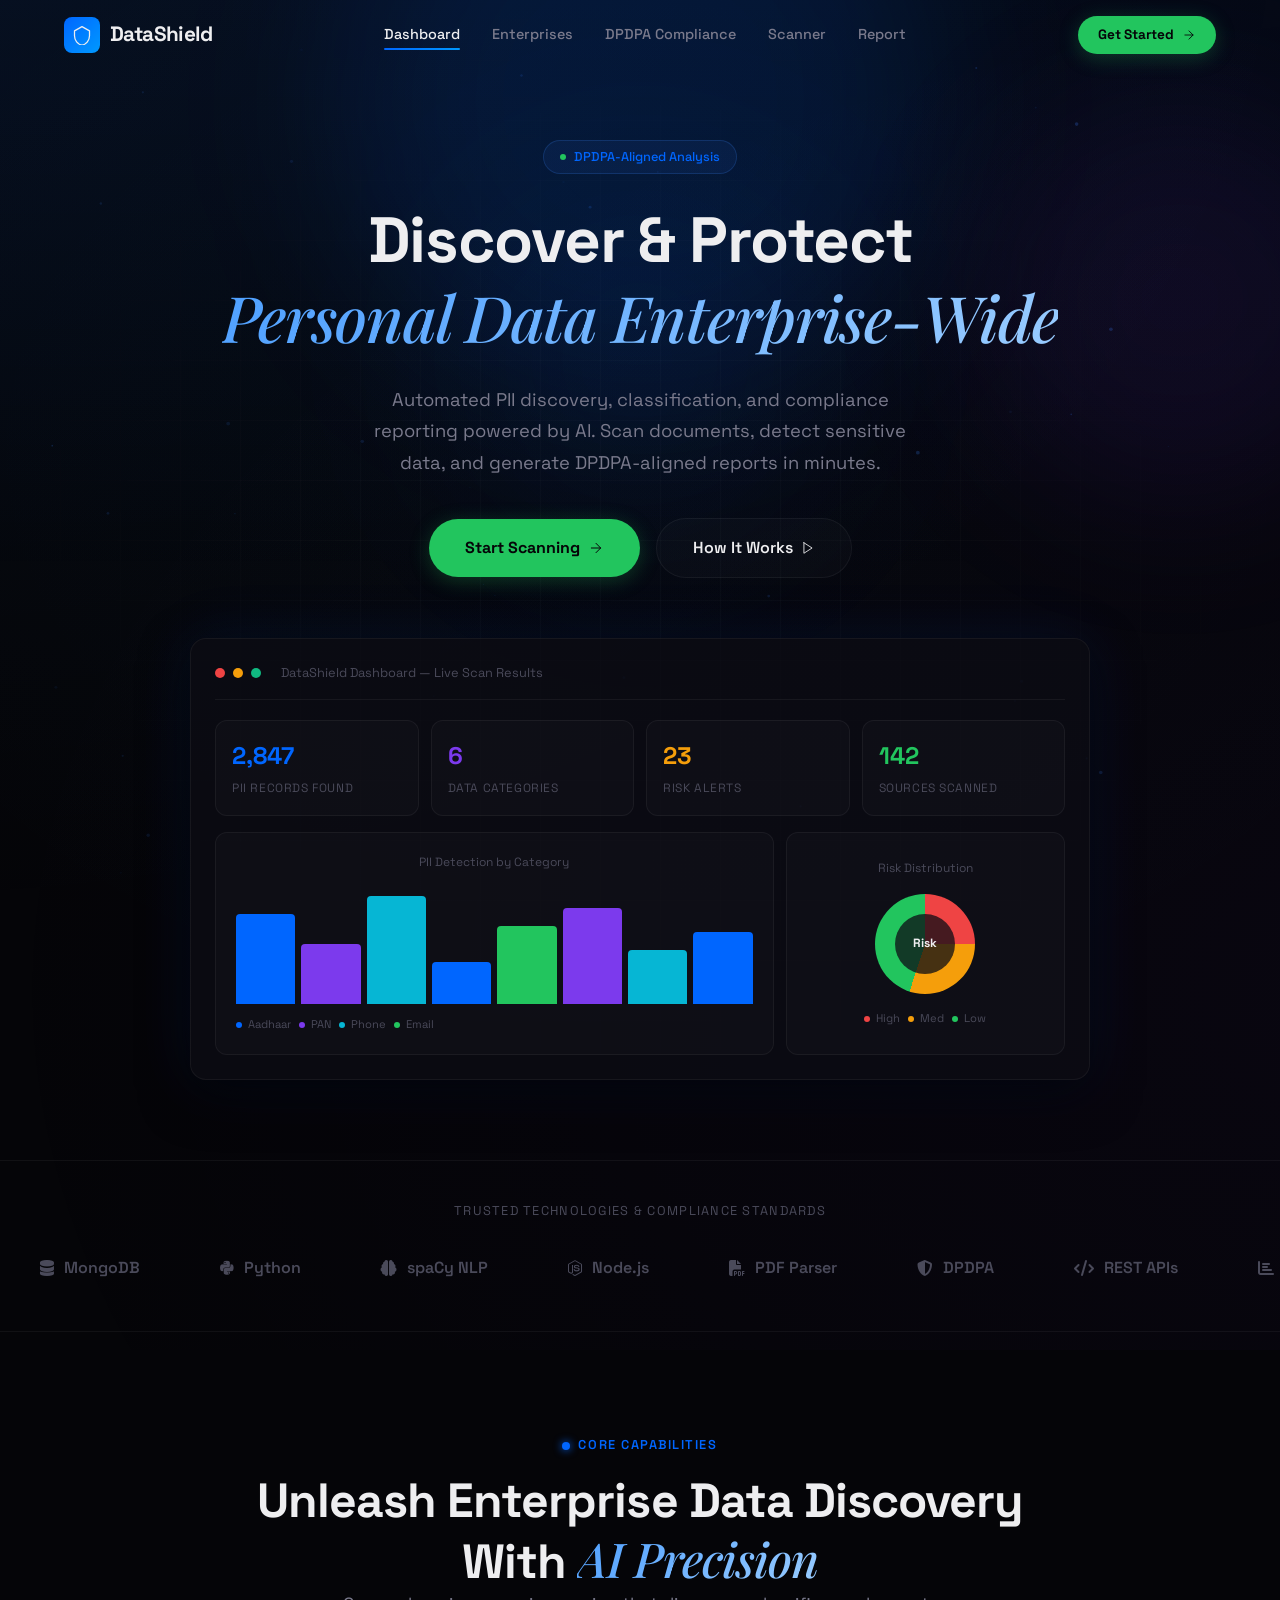
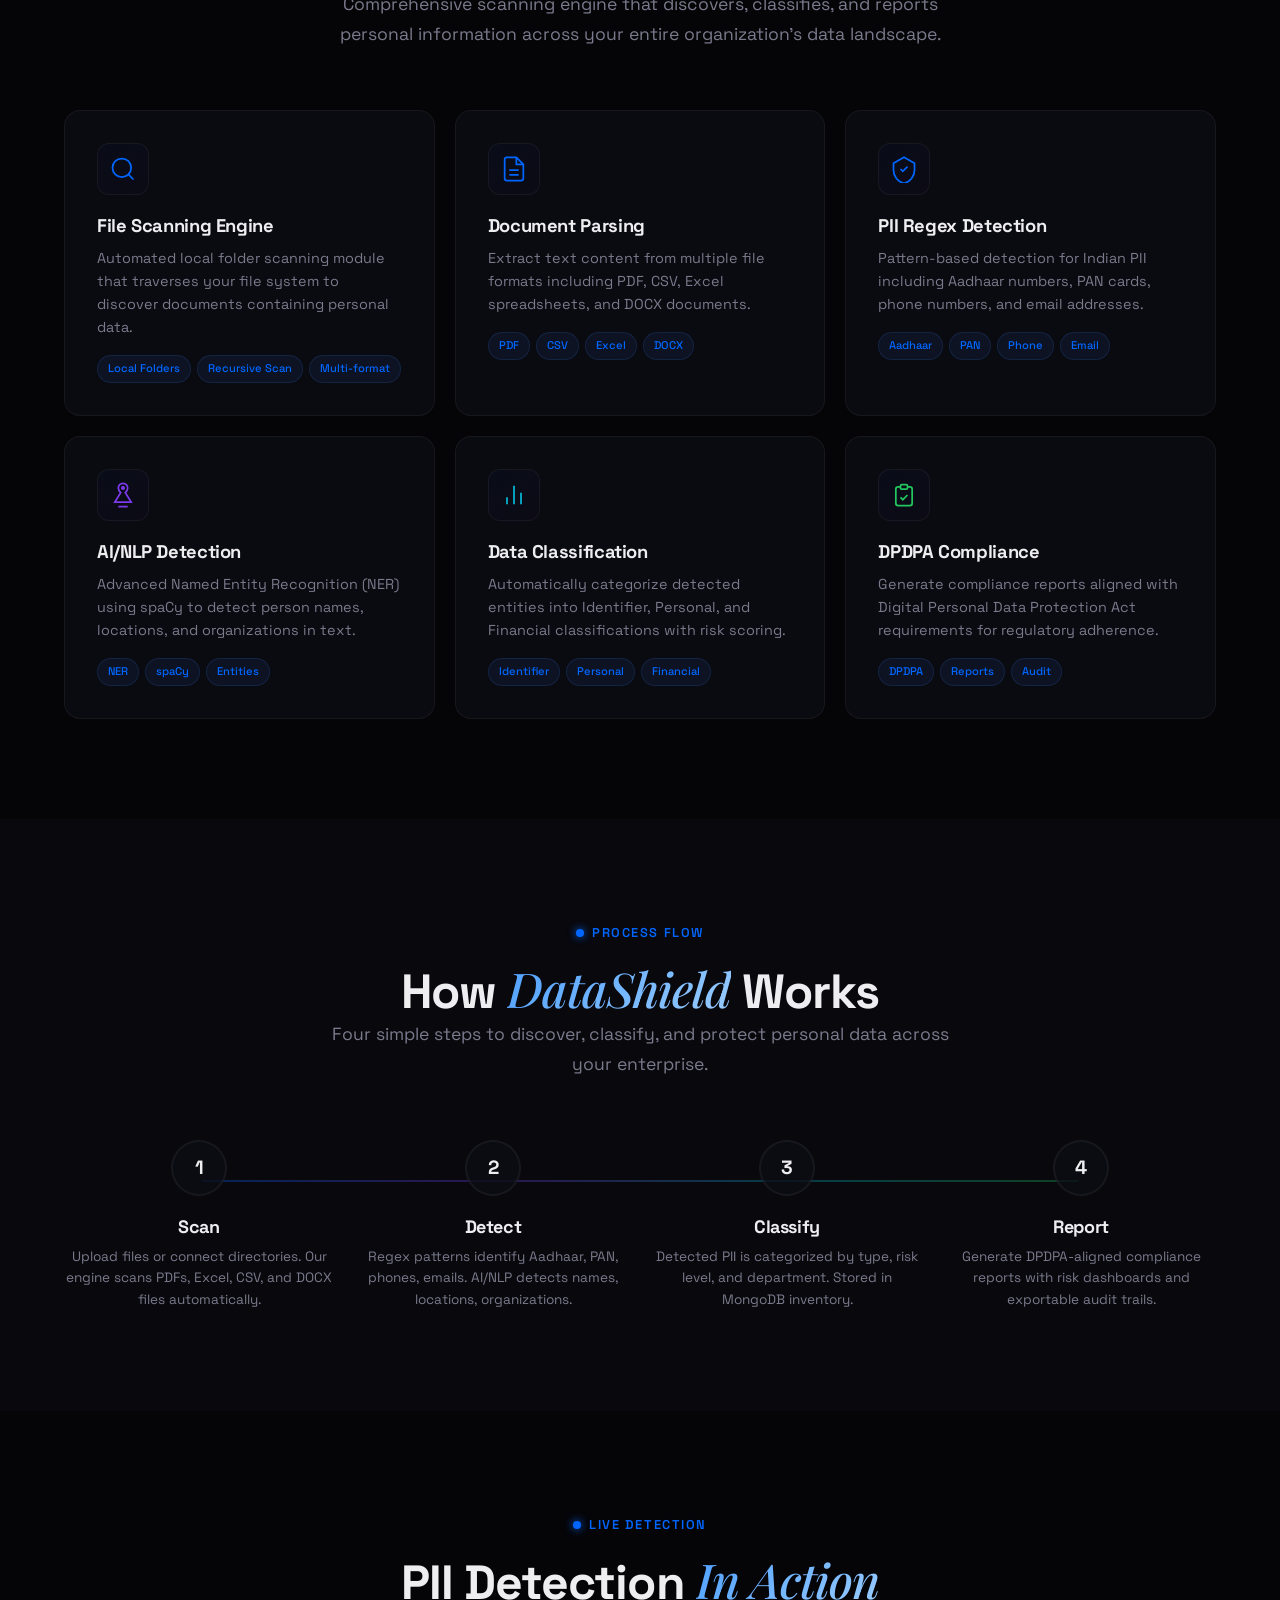
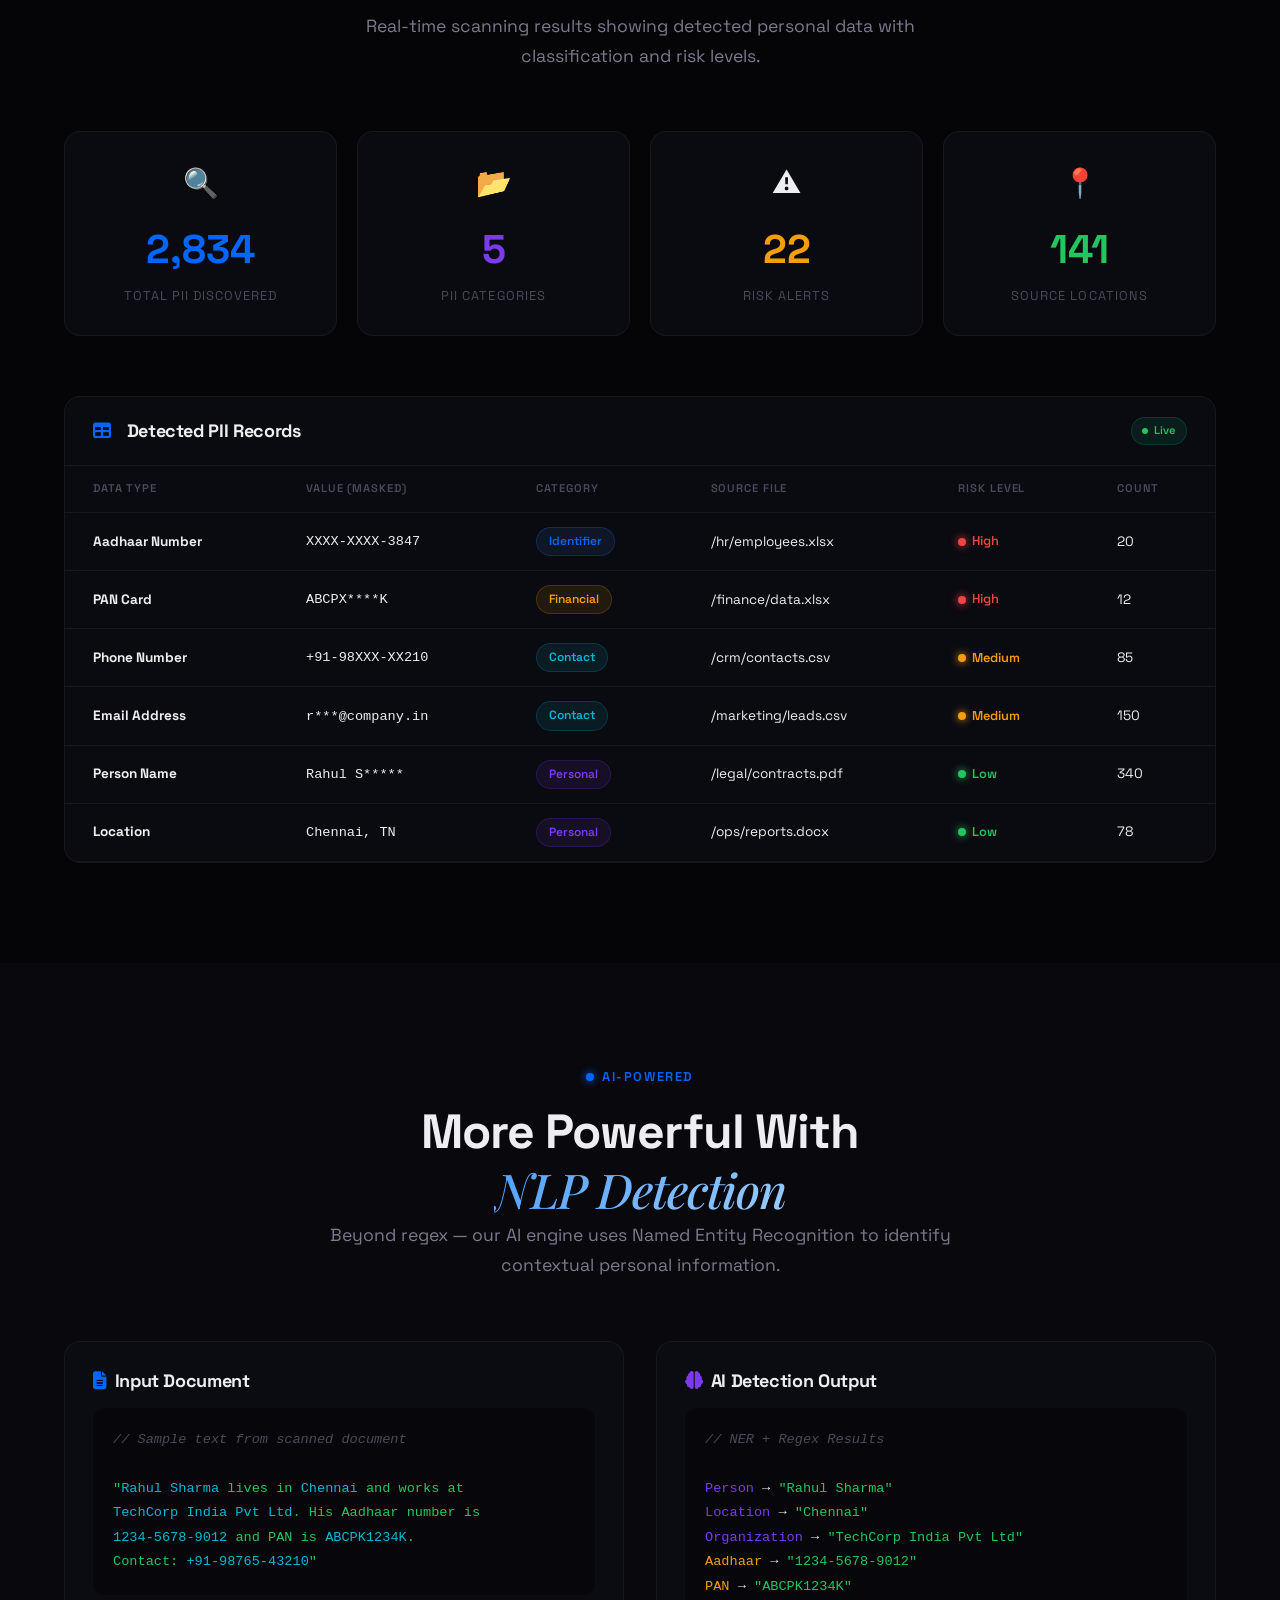
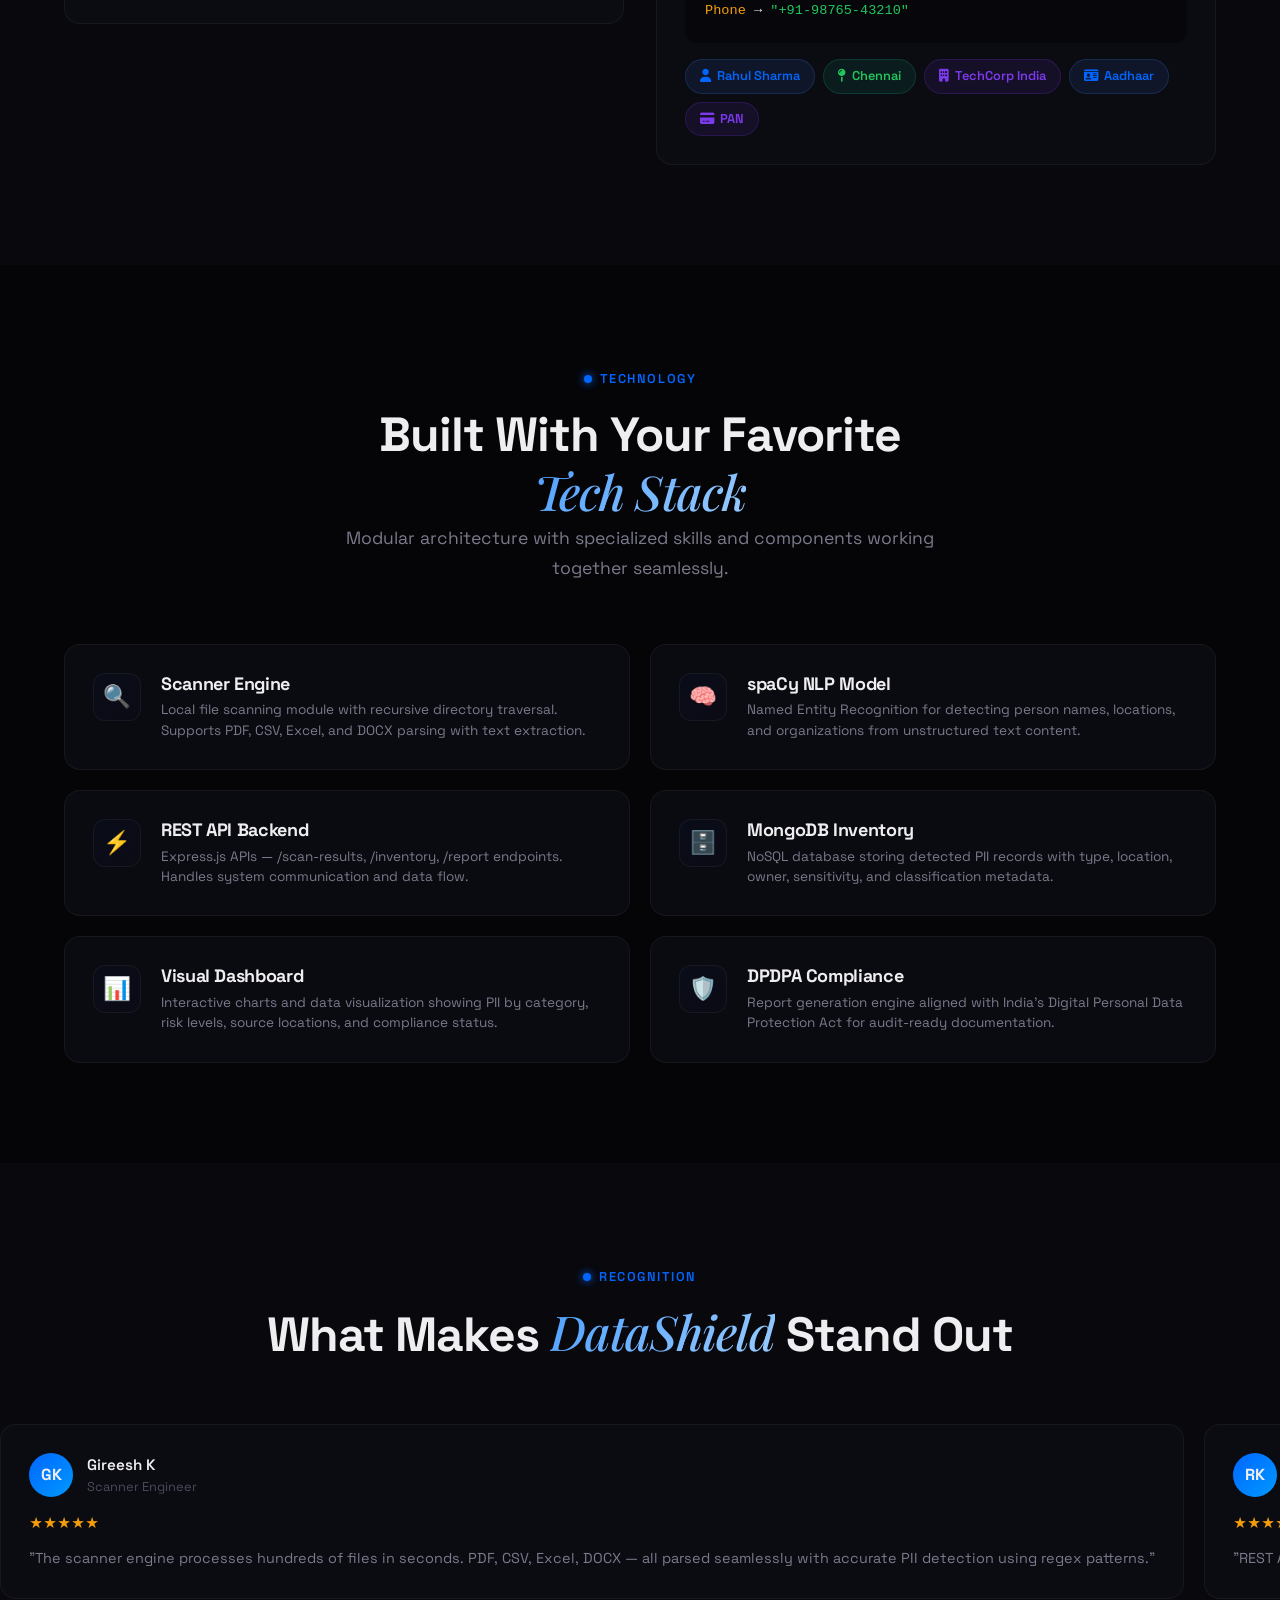
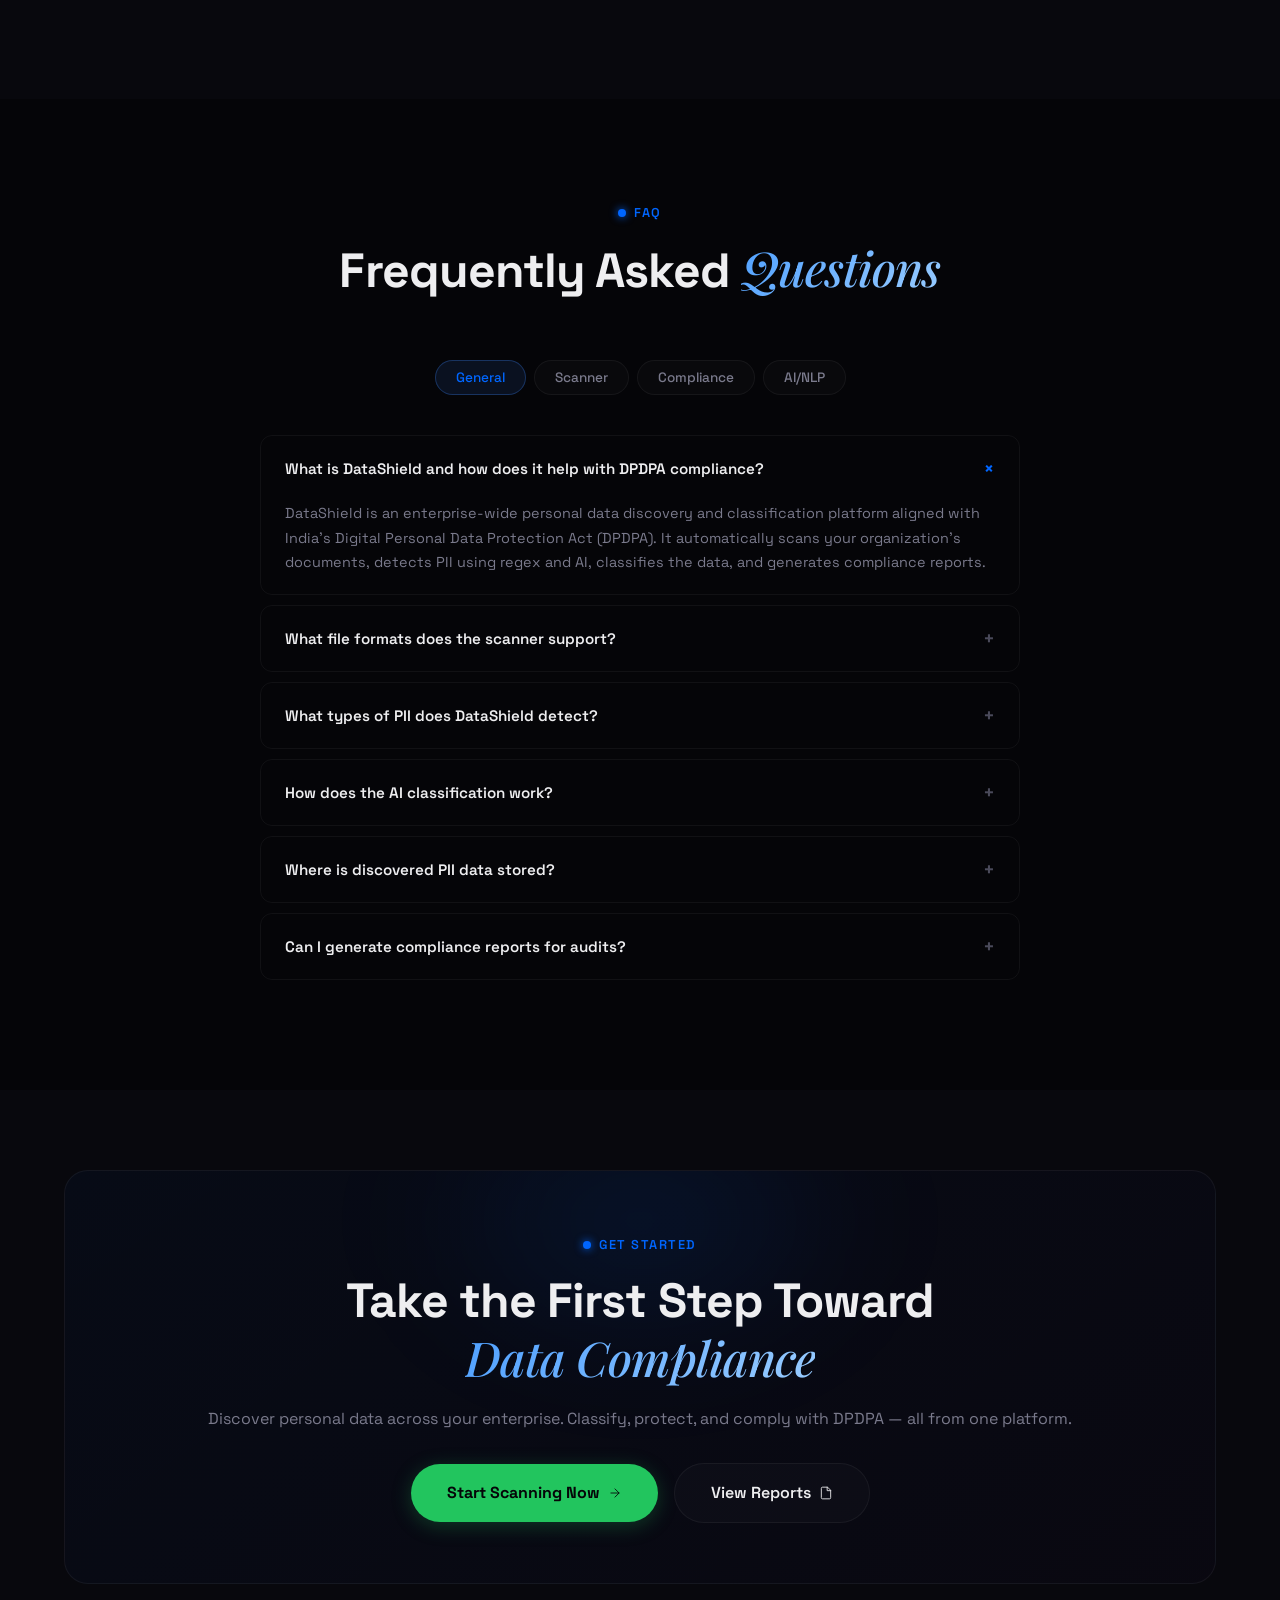
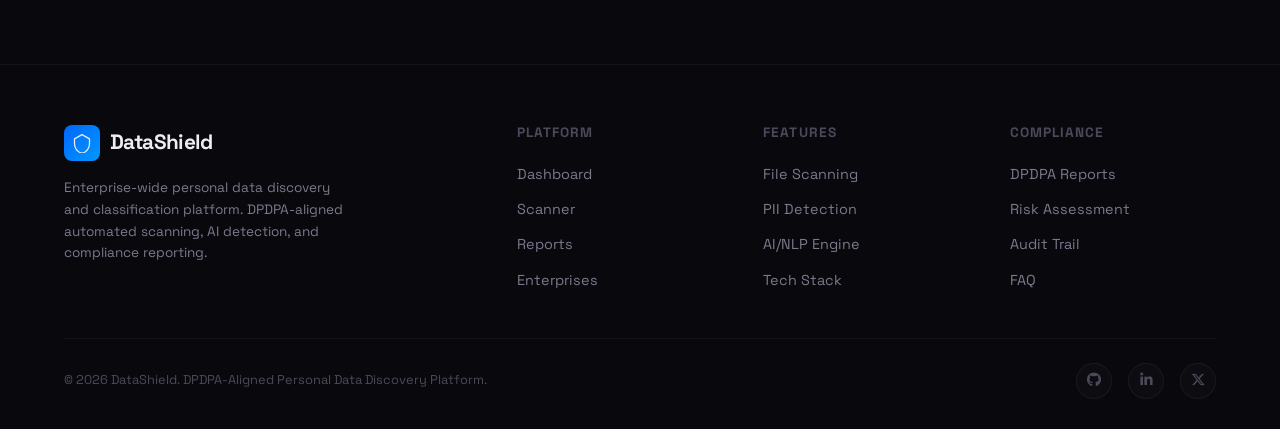
==== data-discovery-platform/frontend/index.html @ 49b2e2e9 "feat: Premium DataShield UI - dark theme, SVG icons, green CTA, DPDPA dashboard" ====
<!DOCTYPE html>
<html lang="en">
<head>
  <meta charset="UTF-8">
  <meta name="viewport" content="width=device-width, initial-scale=1.0">
  <meta name="description" content="DataShield — Enterprise-wide personal data discovery and classification platform aligned with DPDPA. Scan, detect, classify, and report PII across your organization.">
  <title>DataShield — Enterprise Personal Data Discovery & Classification</title>
  <link rel="stylesheet" href="css/styles.css">
  <link rel="stylesheet" href="https://cdnjs.cloudflare.com/ajax/libs/font-awesome/6.5.1/css/all.min.css">
</head>
<body>

  <!-- ═══ NAVBAR ═══ -->
  <nav class="navbar" id="navbar">
    <div class="container">
      <a href="index.html" class="navbar-logo">
        <div class="logo-icon"><svg class="svg-icon" viewBox="0 0 24 24" fill="none" stroke="white" stroke-width="2"><path d="M12 2L3 7v6c0 5.25 3.75 10.13 9 11.25C17.25 23.13 21 18.25 21 13V7l-9-5z"/></svg></div>
        DataShield
      </a>
      <div class="navbar-links" id="navLinks">
        <a href="index.html" class="active">Dashboard</a>
        <a href="lineage.html">Enterprises</a>
        <a href="reports.html">DPDPA Compliance</a>
        <a href="scan.html">Scanner</a>
        <a href="reports.html">Report</a>
      </div>
      <div class="navbar-actions">
        <a href="scan.html" class="btn btn-green btn-sm">Get Started <svg class="svg-icon" style="width:14px;height:14px;" viewBox="0 0 24 24" stroke="currentColor"><path d="M5 12h14M12 5l7 7-7 7"/></svg></a>
        <button class="mobile-toggle" id="mobileToggle" aria-label="Menu"><i class="fas fa-bars"></i></button>
      </div>
    </div>
  </nav>

  <!-- ═══ HERO ═══ -->
  <section class="hero">
    <!-- SVG Decorative Glow Orbs -->
    <div class="svg-glow-orb blue" style="width:600px;height:600px;top:-200px;left:50%;transform:translateX(-50%);"></div>
    <div class="svg-glow-orb purple" style="width:400px;height:400px;top:100px;right:-100px;"></div>
    <div class="svg-grid-bg"></div>
    <div class="container">
      <div class="hero-badge">
        <span class="badge-dot"></span>
        DPDPA-Aligned Analysis
      </div>

      <h1>Discover & Protect<br><span class="gradient-text">Personal Data Enterprise-Wide</span></h1>

      <p class="hero-description">
        Automated PII discovery, classification, and compliance reporting powered by AI. Scan documents, detect sensitive data, and generate DPDPA-aligned reports in minutes.
      </p>

      <div class="hero-buttons">
        <a href="scan.html" class="btn btn-green btn-lg">Start Scanning <svg class="svg-icon" style="width:16px;height:16px;" viewBox="0 0 24 24" stroke="currentColor"><path d="M5 12h14M12 5l7 7-7 7"/></svg></a>
        <a href="#how-it-works" class="btn btn-secondary btn-lg">How It Works <svg class="svg-icon" style="width:14px;height:14px;" viewBox="0 0 24 24" stroke="currentColor"><polygon points="5 3 19 12 5 21 5 3"/></svg></a>
      </div>

      <!-- Dashboard Preview -->
      <div class="hero-visual">
        <div class="hero-dashboard-preview">
          <div class="preview-header">
            <span class="preview-dot red"></span>
            <span class="preview-dot yellow"></span>
            <span class="preview-dot green"></span>
            <span class="preview-title">DataShield Dashboard — Live Scan Results</span>
          </div>
          <div class="preview-grid">
            <div class="preview-stat">
              <div class="stat-value" data-count="2847">0</div>
              <div class="stat-label">PII Records Found</div>
            </div>
            <div class="preview-stat">
              <div class="stat-value" data-count="6">0</div>
              <div class="stat-label">Data Categories</div>
            </div>
            <div class="preview-stat">
              <div class="stat-value" data-count="23">0</div>
              <div class="stat-label">Risk Alerts</div>
            </div>
            <div class="preview-stat">
              <div class="stat-value" data-count="142">0</div>
              <div class="stat-label">Sources Scanned</div>
            </div>
          </div>
          <div class="preview-chart-area">
            <div class="preview-chart">
              <div style="font-size:0.75rem;color:var(--text-muted);margin-bottom:12px;">PII Detection by Category</div>
              <div class="chart-bars">
                <div class="chart-bar" style="height:75%"></div>
                <div class="chart-bar" style="height:50%"></div>
                <div class="chart-bar" style="height:90%"></div>
                <div class="chart-bar" style="height:35%"></div>
                <div class="chart-bar" style="height:65%"></div>
                <div class="chart-bar" style="height:80%"></div>
                <div class="chart-bar" style="height:45%"></div>
                <div class="chart-bar" style="height:60%"></div>
              </div>
              <div class="chart-legend">
                <span class="legend-item"><span class="legend-dot" style="background:var(--accent-blue)"></span>Aadhaar</span>
                <span class="legend-item"><span class="legend-dot" style="background:var(--accent-purple)"></span>PAN</span>
                <span class="legend-item"><span class="legend-dot" style="background:var(--accent-cyan)"></span>Phone</span>
                <span class="legend-item"><span class="legend-dot" style="background:var(--accent-green)"></span>Email</span>
              </div>
            </div>
            <div class="preview-chart" style="display:flex;flex-direction:column;justify-content:center;align-items:center;">
              <div style="font-size:0.75rem;color:var(--text-muted);margin-bottom:16px;">Risk Distribution</div>
              <div style="width:100px;height:100px;border-radius:50%;background:conic-gradient(var(--accent-red) 0% 25%, var(--accent-orange) 25% 55%, var(--accent-green) 55% 100%);position:relative;">
                <div style="width:60px;height:60px;border-radius:50%;background:var(--bg-card);position:absolute;top:50%;left:50%;transform:translate(-50%,-50%);display:flex;align-items:center;justify-content:center;font-size:0.75rem;font-weight:700;">Risk</div>
              </div>
              <div class="chart-legend" style="margin-top:16px;justify-content:center;">
                <span class="legend-item"><span class="legend-dot" style="background:var(--accent-red)"></span>High</span>
                <span class="legend-item"><span class="legend-dot" style="background:var(--accent-orange)"></span>Med</span>
                <span class="legend-item"><span class="legend-dot" style="background:var(--accent-green)"></span>Low</span>
              </div>
            </div>
          </div>
        </div>
      </div>
    </div>
  </section>

  <!-- ═══ INFINITE LOGO TICKER ═══ -->
  <section class="ticker-section">
    <div class="ticker-label">Trusted Technologies & Compliance Standards</div>
    <div class="ticker-track">
      <div class="ticker-item"><i class="fas fa-database"></i> MongoDB</div>
      <div class="ticker-item"><i class="fab fa-python"></i> Python</div>
      <div class="ticker-item"><i class="fas fa-brain"></i> spaCy NLP</div>
      <div class="ticker-item"><i class="fab fa-node-js"></i> Node.js</div>
      <div class="ticker-item"><i class="fas fa-file-pdf"></i> PDF Parser</div>
      <div class="ticker-item"><i class="fas fa-shield-halved"></i> DPDPA</div>
      <div class="ticker-item"><i class="fas fa-code"></i> REST APIs</div>
      <div class="ticker-item"><i class="fas fa-chart-bar"></i> Analytics</div>
      <div class="ticker-item"><i class="fas fa-lock"></i> Encryption</div>
      <div class="ticker-item"><i class="fas fa-robot"></i> AI Engine</div>
      <!-- Duplicated for seamless loop -->
      <div class="ticker-item"><i class="fas fa-database"></i> MongoDB</div>
      <div class="ticker-item"><i class="fab fa-python"></i> Python</div>
      <div class="ticker-item"><i class="fas fa-brain"></i> spaCy NLP</div>
      <div class="ticker-item"><i class="fab fa-node-js"></i> Node.js</div>
      <div class="ticker-item"><i class="fas fa-file-pdf"></i> PDF Parser</div>
      <div class="ticker-item"><i class="fas fa-shield-halved"></i> DPDPA</div>
      <div class="ticker-item"><i class="fas fa-code"></i> REST APIs</div>
      <div class="ticker-item"><i class="fas fa-chart-bar"></i> Analytics</div>
      <div class="ticker-item"><i class="fas fa-lock"></i> Encryption</div>
      <div class="ticker-item"><i class="fas fa-robot"></i> AI Engine</div>
    </div>
  </section>

  <!-- ═══ FEATURES ═══ -->
  <section id="features">
    <div class="container">
      <div class="section-header reveal">
        <span class="section-label">Core Capabilities</span>
        <h2>Unleash Enterprise Data Discovery<br>With <span class="gradient-text">AI Precision</span></h2>
        <p class="section-subtitle">Comprehensive scanning engine that discovers, classifies, and reports personal information across your entire organization's data landscape.</p>
      </div>

      <div class="features-grid">
        <div class="feature-card reveal">
          <div class="feature-icon"><svg viewBox="0 0 24 24" fill="none" stroke="#0066ff" stroke-width="1.5" width="28" height="28"><circle cx="11" cy="11" r="8"/><path d="m21 21-4.35-4.35"/></svg></div>
          <h3>File Scanning Engine</h3>
          <p>Automated local folder scanning module that traverses your file system to discover documents containing personal data.</p>
          <div class="feature-tags">
            <span class="feature-tag">Local Folders</span>
            <span class="feature-tag">Recursive Scan</span>
            <span class="feature-tag">Multi-format</span>
          </div>
        </div>

        <div class="feature-card reveal">
          <div class="feature-icon"><svg viewBox="0 0 24 24" fill="none" stroke="#0066ff" stroke-width="1.5" width="28" height="28"><path d="M14 2H6a2 2 0 0 0-2 2v16a2 2 0 0 0 2 2h12a2 2 0 0 0 2-2V8Z"/><polyline points="14 2 14 8 20 8"/><line x1="16" y1="13" x2="8" y2="13"/><line x1="16" y1="17" x2="8" y2="17"/></svg></div>
          <h3>Document Parsing</h3>
          <p>Extract text content from multiple file formats including PDF, CSV, Excel spreadsheets, and DOCX documents.</p>
          <div class="feature-tags">
            <span class="feature-tag">PDF</span>
            <span class="feature-tag">CSV</span>
            <span class="feature-tag">Excel</span>
            <span class="feature-tag">DOCX</span>
          </div>
        </div>

        <div class="feature-card reveal">
          <div class="feature-icon"><svg viewBox="0 0 24 24" fill="none" stroke="#0066ff" stroke-width="1.5" width="28" height="28"><path d="M12 2L3 7v6c0 5.25 3.75 10.13 9 11.25C17.25 23.13 21 18.25 21 13V7l-9-5z"/><path d="m9 12 2 2 4-4"/></svg></div>
          <h3>PII Regex Detection</h3>
          <p>Pattern-based detection for Indian PII including Aadhaar numbers, PAN cards, phone numbers, and email addresses.</p>
          <div class="feature-tags">
            <span class="feature-tag">Aadhaar</span>
            <span class="feature-tag">PAN</span>
            <span class="feature-tag">Phone</span>
            <span class="feature-tag">Email</span>
          </div>
        </div>

        <div class="feature-card reveal">
          <div class="feature-icon"><svg viewBox="0 0 24 24" fill="none" stroke="#7c3aed" stroke-width="1.5" width="28" height="28"><path d="M12 2a4 4 0 0 0-4 4c0 2 1 3 2 4l-5 8h14l-5-8c1-1 2-2 2-4a4 4 0 0 0-4-4z"/><circle cx="12" cy="6" r="1" fill="#7c3aed"/><path d="M8 22h8"/></svg></div>
          <h3>AI/NLP Detection</h3>
          <p>Advanced Named Entity Recognition (NER) using spaCy to detect person names, locations, and organizations in text.</p>
          <div class="feature-tags">
            <span class="feature-tag">NER</span>
            <span class="feature-tag">spaCy</span>
            <span class="feature-tag">Entities</span>
          </div>
        </div>

        <div class="feature-card reveal">
          <div class="feature-icon"><svg viewBox="0 0 24 24" fill="none" stroke="#06b6d4" stroke-width="1.5" width="28" height="28"><path d="M18 20V10M12 20V4M6 20v-6"/></svg></div>
          <h3>Data Classification</h3>
          <p>Automatically categorize detected entities into Identifier, Personal, and Financial classifications with risk scoring.</p>
          <div class="feature-tags">
            <span class="feature-tag">Identifier</span>
            <span class="feature-tag">Personal</span>
            <span class="feature-tag">Financial</span>
          </div>
        </div>

        <div class="feature-card reveal">
          <div class="feature-icon"><svg viewBox="0 0 24 24" fill="none" stroke="#22c55e" stroke-width="1.5" width="28" height="28"><path d="M9 5H7a2 2 0 0 0-2 2v12a2 2 0 0 0 2 2h10a2 2 0 0 0 2-2V7a2 2 0 0 0-2-2h-2"/><rect x="9" y="3" width="6" height="4" rx="1"/><path d="m9 14 2 2 4-4"/></svg></div>
          <h3>DPDPA Compliance</h3>
          <p>Generate compliance reports aligned with Digital Personal Data Protection Act requirements for regulatory adherence.</p>
          <div class="feature-tags">
            <span class="feature-tag">DPDPA</span>
            <span class="feature-tag">Reports</span>
            <span class="feature-tag">Audit</span>
          </div>
        </div>
      </div>
    </div>
  </section>

  <!-- ═══ HOW IT WORKS ═══ -->
  <section id="how-it-works" style="background: var(--bg-secondary);">
    <div class="container">
      <div class="section-header reveal">
        <span class="section-label">Process Flow</span>
        <h2>How <span class="gradient-text">DataShield</span> Works</h2>
        <p class="section-subtitle">Four simple steps to discover, classify, and protect personal data across your enterprise.</p>
      </div>

      <div class="steps-container">
        <div class="step-card reveal">
          <div class="step-number">1</div>
          <h4>Scan</h4>
          <p>Upload files or connect directories. Our engine scans PDFs, Excel, CSV, and DOCX files automatically.</p>
        </div>
        <div class="step-card reveal">
          <div class="step-number">2</div>
          <h4>Detect</h4>
          <p>Regex patterns identify Aadhaar, PAN, phones, emails. AI/NLP detects names, locations, organizations.</p>
        </div>
        <div class="step-card reveal">
          <div class="step-number">3</div>
          <h4>Classify</h4>
          <p>Detected PII is categorized by type, risk level, and department. Stored in MongoDB inventory.</p>
        </div>
        <div class="step-card reveal">
          <div class="step-number">4</div>
          <h4>Report</h4>
          <p>Generate DPDPA-aligned compliance reports with risk dashboards and exportable audit trails.</p>
        </div>
      </div>
    </div>
  </section>

  <!-- ═══ LIVE DETECTION SHOWCASE ═══ -->
  <section id="detection">
    <div class="container">
      <div class="section-header reveal">
        <span class="section-label">Live Detection</span>
        <h2>PII Detection <span class="gradient-text">In Action</span></h2>
        <p class="section-subtitle">Real-time scanning results showing detected personal data with classification and risk levels.</p>
      </div>

      <div class="stats-row reveal">
        <div class="stat-card">
          <div class="stat-icon">🔍</div>
          <div class="stat-number" data-count="2847">0</div>
          <div class="stat-title">Total PII Discovered</div>
        </div>
        <div class="stat-card">
          <div class="stat-icon">📂</div>
          <div class="stat-number" data-count="6">0</div>
          <div class="stat-title">PII Categories</div>
        </div>
        <div class="stat-card">
          <div class="stat-icon">⚠️</div>
          <div class="stat-number" data-count="23">0</div>
          <div class="stat-title">Risk Alerts</div>
        </div>
        <div class="stat-card">
          <div class="stat-icon">📍</div>
          <div class="stat-number" data-count="142">0</div>
          <div class="stat-title">Source Locations</div>
        </div>
      </div>

      <div class="detection-showcase reveal">
        <div class="detection-header">
          <h4><i class="fas fa-table" style="color:var(--accent-blue);margin-right:8px;"></i> Detected PII Records</h4>
          <span class="live-badge">Live</span>
        </div>
        <table class="detection-table">
          <thead>
            <tr>
              <th>Data Type</th>
              <th>Value (Masked)</th>
              <th>Category</th>
              <th>Source File</th>
              <th>Risk Level</th>
              <th>Count</th>
            </tr>
          </thead>
          <tbody>
            <tr>
              <td><strong>Aadhaar Number</strong></td>
              <td><code>XXXX-XXXX-3847</code></td>
              <td><span class="type-badge identifier">Identifier</span></td>
              <td>/hr/employees.xlsx</td>
              <td><span class="risk-indicator high">High</span></td>
              <td>20</td>
            </tr>
            <tr>
              <td><strong>PAN Card</strong></td>
              <td><code>ABCPX****K</code></td>
              <td><span class="type-badge financial">Financial</span></td>
              <td>/finance/data.xlsx</td>
              <td><span class="risk-indicator high">High</span></td>
              <td>12</td>
            </tr>
            <tr>
              <td><strong>Phone Number</strong></td>
              <td><code>+91-98XXX-XX210</code></td>
              <td><span class="type-badge contact">Contact</span></td>
              <td>/crm/contacts.csv</td>
              <td><span class="risk-indicator medium">Medium</span></td>
              <td>85</td>
            </tr>
            <tr>
              <td><strong>Email Address</strong></td>
              <td><code>r***@company.in</code></td>
              <td><span class="type-badge contact">Contact</span></td>
              <td>/marketing/leads.csv</td>
              <td><span class="risk-indicator medium">Medium</span></td>
              <td>150</td>
            </tr>
            <tr>
              <td><strong>Person Name</strong></td>
              <td><code>Rahul S*****</code></td>
              <td><span class="type-badge personal">Personal</span></td>
              <td>/legal/contracts.pdf</td>
              <td><span class="risk-indicator low">Low</span></td>
              <td>340</td>
            </tr>
            <tr>
              <td><strong>Location</strong></td>
              <td><code>Chennai, TN</code></td>
              <td><span class="type-badge personal">Personal</span></td>
              <td>/ops/reports.docx</td>
              <td><span class="risk-indicator low">Low</span></td>
              <td>78</td>
            </tr>
          </tbody>
        </table>
      </div>
    </div>
  </section>

  <!-- ═══ AI / NLP SECTION ═══ -->
  <section id="ai-nlp" style="background: var(--bg-secondary);">
    <div class="container">
      <div class="section-header reveal">
        <span class="section-label">AI-Powered</span>
        <h2>More Powerful With<br><span class="gradient-text">NLP Detection</span></h2>
        <p class="section-subtitle">Beyond regex — our AI engine uses Named Entity Recognition to identify contextual personal information.</p>
      </div>

      <div class="ai-demo reveal">
        <div class="ai-input-box">
          <h4 style="margin-bottom:16px;display:flex;align-items:center;gap:8px;"><i class="fas fa-file-lines" style="color:var(--accent-blue)"></i> Input Document</h4>
          <div class="code-block">
            <span class="code-comment">// Sample text from scanned document</span><br><br>
            <span class="code-string">"<span class="code-entity">Rahul Sharma</span> lives in <span class="code-entity">Chennai</span> and works at<br>
            <span class="code-entity">TechCorp India Pvt Ltd</span>. His Aadhaar number is<br>
            <span class="code-entity">1234-5678-9012</span> and PAN is <span class="code-entity">ABCPK1234K</span>.<br>
            Contact: <span class="code-entity">+91-98765-43210</span>"</span>
          </div>
        </div>

        <div class="ai-output-box">
          <h4 style="margin-bottom:16px;display:flex;align-items:center;gap:8px;"><i class="fas fa-brain" style="color:var(--accent-purple)"></i> AI Detection Output</h4>
          <div class="code-block">
            <span class="code-comment">// NER + Regex Results</span><br><br>
            <span class="code-keyword">Person</span> → <span class="code-string">"Rahul Sharma"</span><br>
            <span class="code-keyword">Location</span> → <span class="code-string">"Chennai"</span><br>
            <span class="code-keyword">Organization</span> → <span class="code-string">"TechCorp India Pvt Ltd"</span><br>
            <span class="code-label">Aadhaar</span> → <span class="code-string">"1234-5678-9012"</span><br>
            <span class="code-label">PAN</span> → <span class="code-string">"ABCPK1234K"</span><br>
            <span class="code-label">Phone</span> → <span class="code-string">"+91-98765-43210"</span>
          </div>
          <div class="entity-tags">
            <span class="entity-tag person" style="animation-delay:0.1s"><i class="fas fa-user"></i> Rahul Sharma</span>
            <span class="entity-tag location" style="animation-delay:0.2s"><i class="fas fa-map-pin"></i> Chennai</span>
            <span class="entity-tag org" style="animation-delay:0.3s"><i class="fas fa-building"></i> TechCorp India</span>
            <span class="entity-tag person" style="animation-delay:0.4s"><i class="fas fa-id-card"></i> Aadhaar</span>
            <span class="entity-tag org" style="animation-delay:0.5s"><i class="fas fa-credit-card"></i> PAN</span>
          </div>
        </div>
      </div>
    </div>
  </section>

  <!-- ═══ TECH STACK / SKILLS ═══ -->
  <section id="tech-stack">
    <div class="container">
      <div class="section-header reveal">
        <span class="section-label">Technology</span>
        <h2>Built With Your Favorite<br><span class="gradient-text">Tech Stack</span></h2>
        <p class="section-subtitle">Modular architecture with specialized skills and components working together seamlessly.</p>
      </div>

      <div class="tech-grid">
        <div class="tech-card reveal">
          <div class="tech-card-icon">🔍</div>
          <div>
            <h4>Scanner Engine</h4>
            <p>Local file scanning module with recursive directory traversal. Supports PDF, CSV, Excel, and DOCX parsing with text extraction.</p>
          </div>
        </div>
        <div class="tech-card reveal">
          <div class="tech-card-icon">🧠</div>
          <div>
            <h4>spaCy NLP Model</h4>
            <p>Named Entity Recognition for detecting person names, locations, and organizations from unstructured text content.</p>
          </div>
        </div>
        <div class="tech-card reveal">
          <div class="tech-card-icon">⚡</div>
          <div>
            <h4>REST API Backend</h4>
            <p>Express.js APIs — /scan-results, /inventory, /report endpoints. Handles system communication and data flow.</p>
          </div>
        </div>
        <div class="tech-card reveal">
          <div class="tech-card-icon">🗄️</div>
          <div>
            <h4>MongoDB Inventory</h4>
            <p>NoSQL database storing detected PII records with type, location, owner, sensitivity, and classification metadata.</p>
          </div>
        </div>
        <div class="tech-card reveal">
          <div class="tech-card-icon">📊</div>
          <div>
            <h4>Visual Dashboard</h4>
            <p>Interactive charts and data visualization showing PII by category, risk levels, source locations, and compliance status.</p>
          </div>
        </div>
        <div class="tech-card reveal">
          <div class="tech-card-icon">🛡️</div>
          <div>
            <h4>DPDPA Compliance</h4>
            <p>Report generation engine aligned with India's Digital Personal Data Protection Act for audit-ready documentation.</p>
          </div>
        </div>
      </div>
    </div>
  </section>

  <!-- ═══ TESTIMONIALS / REVIEWS CAROUSEL ═══ -->
  <section style="background: var(--bg-secondary);">
    <div class="container">
      <div class="section-header reveal">
        <span class="section-label">Recognition</span>
        <h2>What Makes <span class="gradient-text">DataShield</span> Stand Out</h2>
      </div>
    </div>
    <div class="testimonials-carousel">
      <div class="testimonials-track">
        <div class="testimonial-card">
          <div class="testimonial-header">
            <div class="testimonial-avatar">GK</div>
            <div>
              <div class="testimonial-name">Gireesh K</div>
              <div class="testimonial-role">Scanner Engineer</div>
            </div>
          </div>
          <div class="testimonial-stars">★★★★★</div>
          <p class="testimonial-text">"The scanner engine processes hundreds of files in seconds. PDF, CSV, Excel, DOCX — all parsed seamlessly with accurate PII detection using regex patterns."</p>
        </div>
        <div class="testimonial-card">
          <div class="testimonial-header">
            <div class="testimonial-avatar">RK</div>
            <div>
              <div class="testimonial-name">Rishikumar</div>
              <div class="testimonial-role">Backend Engineer</div>
            </div>
          </div>
          <div class="testimonial-stars">★★★★★</div>
          <p class="testimonial-text">"REST APIs powering the inventory system. MongoDB stores every detected PII record with full metadata — type, location, owner, sensitivity level."</p>
        </div>
        <div class="testimonial-card">
          <div class="testimonial-header">
            <div class="testimonial-avatar">PD</div>
            <div>
              <div class="testimonial-name">Pragadeesh</div>
              <div class="testimonial-role">AI/NLP Engineer</div>
            </div>
          </div>
          <div class="testimonial-stars">★★★★★</div>
          <p class="testimonial-text">"spaCy's NER model detects contextual entities that regex can't catch. Person names, locations, organizations — all classified with high accuracy."</p>
        </div>
        <div class="testimonial-card">
          <div class="testimonial-header">
            <div class="testimonial-avatar">MK</div>
            <div>
              <div class="testimonial-name">Manikandan</div>
              <div class="testimonial-role">Frontend & Design</div>
            </div>
          </div>
          <div class="testimonial-stars">★★★★★</div>
          <p class="testimonial-text">"The dashboard visualizations make complex PII data instantly understandable. Charts, risk indicators, and compliance reports — all in one premium interface."</p>
        </div>
        <div class="testimonial-card">
          <div class="testimonial-header">
            <div class="testimonial-avatar">DP</div>
            <div>
              <div class="testimonial-name">DPDPA Compliance</div>
              <div class="testimonial-role">Regulatory Standard</div>
            </div>
          </div>
          <div class="testimonial-stars">★★★★★</div>
          <p class="testimonial-text">"Full alignment with India's Digital Personal Data Protection Act. Automated audit trails, consent management, and data principal rights enforcement."</p>
        </div>
        <div class="testimonial-card">
          <div class="testimonial-header">
            <div class="testimonial-avatar">AI</div>
            <div>
              <div class="testimonial-name">AI Classification</div>
              <div class="testimonial-role">Smart Categorization</div>
            </div>
          </div>
          <div class="testimonial-stars">★★★★★</div>
          <p class="testimonial-text">"Automatic tagging into Identifier, Personal, and Financial categories. Risk scoring helps prioritize remediation efforts across departments."</p>
        </div>
        <!-- Duplicated for seamless loop -->
        <div class="testimonial-card">
          <div class="testimonial-header">
            <div class="testimonial-avatar">GK</div>
            <div>
              <div class="testimonial-name">Gireesh K</div>
              <div class="testimonial-role">Scanner Engineer</div>
            </div>
          </div>
          <div class="testimonial-stars">★★★★★</div>
          <p class="testimonial-text">"The scanner engine processes hundreds of files in seconds. PDF, CSV, Excel, DOCX — all parsed seamlessly with accurate PII detection using regex patterns."</p>
        </div>
        <div class="testimonial-card">
          <div class="testimonial-header">
            <div class="testimonial-avatar">RK</div>
            <div>
              <div class="testimonial-name">Rishikumar</div>
              <div class="testimonial-role">Backend Engineer</div>
            </div>
          </div>
          <div class="testimonial-stars">★★★★★</div>
          <p class="testimonial-text">"REST APIs powering the inventory system. MongoDB stores every detected PII record with full metadata — type, location, owner, sensitivity level."</p>
        </div>
        <div class="testimonial-card">
          <div class="testimonial-header">
            <div class="testimonial-avatar">PD</div>
            <div>
              <div class="testimonial-name">Pragadeesh</div>
              <div class="testimonial-role">AI/NLP Engineer</div>
            </div>
          </div>
          <div class="testimonial-stars">★★★★★</div>
          <p class="testimonial-text">"spaCy's NER model detects contextual entities that regex can't catch. Person names, locations, organizations — all classified with high accuracy."</p>
        </div>
        <div class="testimonial-card">
          <div class="testimonial-header">
            <div class="testimonial-avatar">MK</div>
            <div>
              <div class="testimonial-name">Manikandan</div>
              <div class="testimonial-role">Frontend & Design</div>
            </div>
          </div>
          <div class="testimonial-stars">★★★★★</div>
          <p class="testimonial-text">"The dashboard visualizations make complex PII data instantly understandable. Charts, risk indicators, and compliance reports — all in one premium interface."</p>
        </div>
        <div class="testimonial-card">
          <div class="testimonial-header">
            <div class="testimonial-avatar">DP</div>
            <div>
              <div class="testimonial-name">DPDPA Compliance</div>
              <div class="testimonial-role">Regulatory Standard</div>
            </div>
          </div>
          <div class="testimonial-stars">★★★★★</div>
          <p class="testimonial-text">"Full alignment with India's Digital Personal Data Protection Act. Automated audit trails, consent management, and data principal rights enforcement."</p>
        </div>
        <div class="testimonial-card">
          <div class="testimonial-header">
            <div class="testimonial-avatar">AI</div>
            <div>
              <div class="testimonial-name">AI Classification</div>
              <div class="testimonial-role">Smart Categorization</div>
            </div>
          </div>
          <div class="testimonial-stars">★★★★★</div>
          <p class="testimonial-text">"Automatic tagging into Identifier, Personal, and Financial categories. Risk scoring helps prioritize remediation efforts across departments."</p>
        </div>
      </div>
    </div>
  </section>

  <!-- ═══ FAQ SECTION ═══ -->
  <section id="faq">
    <div class="container">
      <div class="section-header reveal">
        <span class="section-label">FAQ</span>
        <h2>Frequently Asked <span class="gradient-text">Questions</span></h2>
      </div>

      <div class="faq-container">
        <div class="faq-tabs">
          <button class="faq-tab active">General</button>
          <button class="faq-tab">Scanner</button>
          <button class="faq-tab">Compliance</button>
          <button class="faq-tab">AI/NLP</button>
        </div>

        <div class="faq-item active">
          <button class="faq-question">
            What is DataShield and how does it help with DPDPA compliance?
            <span class="faq-icon">+</span>
          </button>
          <div class="faq-answer">
            <p>DataShield is an enterprise-wide personal data discovery and classification platform aligned with India's Digital Personal Data Protection Act (DPDPA). It automatically scans your organization's documents, detects PII using regex and AI, classifies the data, and generates compliance reports.</p>
          </div>
        </div>

        <div class="faq-item">
          <button class="faq-question">
            What file formats does the scanner support?
            <span class="faq-icon">+</span>
          </button>
          <div class="faq-answer">
            <p>The scanner engine supports PDF, CSV, Excel (.xlsx/.xls), and DOCX document formats. It can recursively scan local folders and extract text content from each file for PII detection.</p>
          </div>
        </div>

        <div class="faq-item">
          <button class="faq-question">
            What types of PII does DataShield detect?
            <span class="faq-icon">+</span>
          </button>
          <div class="faq-answer">
            <p>DataShield detects Aadhaar numbers, PAN cards, phone numbers, email addresses via regex. The AI/NLP engine additionally detects person names, locations, and organizations using spaCy's Named Entity Recognition (NER) model.</p>
          </div>
        </div>

        <div class="faq-item">
          <button class="faq-question">
            How does the AI classification work?
            <span class="faq-icon">+</span>
          </button>
          <div class="faq-answer">
            <p>Detected entities are automatically classified into three categories: Identifier (Aadhaar, PAN), Personal (names, locations), and Financial (bank details). Each record receives a risk score (High, Medium, Low) based on the sensitivity of the data type.</p>
          </div>
        </div>

        <div class="faq-item">
          <button class="faq-question">
            Where is discovered PII data stored?
            <span class="faq-icon">+</span>
          </button>
          <div class="faq-answer">
            <p>All discovered PII records are stored in a MongoDB database with full metadata including type, file location, department owner, sensitivity level, and timestamp. The backend exposes REST APIs (/scan-results, /inventory, /report) for data access.</p>
          </div>
        </div>

        <div class="faq-item">
          <button class="faq-question">
            Can I generate compliance reports for audits?
            <span class="faq-icon">+</span>
          </button>
          <div class="faq-answer">
            <p>Yes. DataShield generates DPDPA-aligned compliance reports with risk summaries, PII inventory details, source locations, and remediation recommendations. Reports can be exported for regulatory audits.</p>
          </div>
        </div>
      </div>
    </div>
  </section>

  <!-- ═══ CTA SECTION ═══ -->
  <section class="cta-section" style="background: var(--bg-secondary);">
    <div class="container">
      <div class="cta-box reveal">
        <span class="section-label">Get Started</span>
        <h2>Take the First Step Toward<br><span class="gradient-text">Data Compliance</span></h2>
        <p>Discover personal data across your enterprise. Classify, protect, and comply with DPDPA — all from one platform.</p>
        <div class="hero-buttons">
          <a href="scan.html" class="btn btn-green btn-lg">Start Scanning Now <svg class="svg-icon" style="width:14px;height:14px;" viewBox="0 0 24 24" stroke="currentColor"><path d="M5 12h14M12 5l7 7-7 7"/></svg></a>
          <a href="reports.html" class="btn btn-secondary btn-lg">View Reports <svg class="svg-icon" style="width:14px;height:14px;" viewBox="0 0 24 24" stroke="currentColor"><path d="M14 2H6a2 2 0 0 0-2 2v16a2 2 0 0 0 2 2h12a2 2 0 0 0 2-2V8Z"/><polyline points="14 2 14 8 20 8"/></svg></a>
        </div>
      </div>
    </div>
  </section>

  <!-- ═══ FOOTER ═══ -->
  <footer class="footer">
    <div class="container">
      <div class="footer-grid">
        <div class="footer-brand">
          <a href="index.html" class="navbar-logo">
            <div class="logo-icon"><svg class="svg-icon" viewBox="0 0 24 24" fill="none" stroke="white" stroke-width="2"><path d="M12 2L3 7v6c0 5.25 3.75 10.13 9 11.25C17.25 23.13 21 18.25 21 13V7l-9-5z"/></svg></div>
            DataShield
          </a>
          <p>Enterprise-wide personal data discovery and classification platform. DPDPA-aligned automated scanning, AI detection, and compliance reporting.</p>
        </div>
        <div class="footer-col">
          <h4>Platform</h4>
          <a href="index.html">Dashboard</a>
          <a href="scan.html">Scanner</a>
          <a href="reports.html">Reports</a>
          <a href="lineage.html">Enterprises</a>
        </div>
        <div class="footer-col">
          <h4>Features</h4>
          <a href="#features">File Scanning</a>
          <a href="#detection">PII Detection</a>
          <a href="#ai-nlp">AI/NLP Engine</a>
          <a href="#tech-stack">Tech Stack</a>
        </div>
        <div class="footer-col">
          <h4>Compliance</h4>
          <a href="reports.html">DPDPA Reports</a>
          <a href="reports.html">Risk Assessment</a>
          <a href="reports.html">Audit Trail</a>
          <a href="#faq">FAQ</a>
        </div>
      </div>
      <div class="footer-bottom">
        <span>&copy; 2026 DataShield. DPDPA-Aligned Personal Data Discovery Platform.</span>
        <div class="footer-socials">
          <a href="#" aria-label="GitHub"><i class="fab fa-github"></i></a>
          <a href="#" aria-label="LinkedIn"><i class="fab fa-linkedin-in"></i></a>
          <a href="#" aria-label="Twitter"><i class="fab fa-x-twitter"></i></a>
        </div>
      </div>
    </div>
  </footer>

  <script src="js/dashboard.js"></script>
</body>
</html>
---- data-discovery-platform/frontend/css/styles.css ----
/* ═══════════════════════════════════════════════════════════════
   DataShield — Premium Dark Theme Design System
   Enterprise Personal Data Discovery & Classification
   ═══════════════════════════════════════════════════════════════ */

@import url('https://fonts.googleapis.com/css2?family=Inter:wght@300;400;500;600;700;800;900&family=Playfair+Display:ital,wght@1,400;1,500;1,600;1,700&family=Space+Grotesk:wght@300;400;500;600;700&display=swap');

/* ── CSS Variables ──────────────────────────────────────────── */
:root {
  --bg-primary: #050508;
  --bg-secondary: #08080d;
  --bg-card: rgba(12, 12, 20, 0.75);
  --bg-card-hover: rgba(16, 16, 28, 0.9);
  --bg-glass: rgba(255, 255, 255, 0.02);
  --bg-glass-hover: rgba(255, 255, 255, 0.05);

  --border-glass: rgba(255, 255, 255, 0.05);
  --border-hover: rgba(255, 255, 255, 0.1);
  --border-accent: rgba(0, 102, 255, 0.3);

  --text-primary: #eeeef0;
  --text-secondary: #7a7a8c;
  --text-muted: #4a4a5a;

  --accent-blue: #0066ff;
  --accent-blue-dark: #0052cc;
  --accent-purple: #7c3aed;
  --accent-cyan: #06b6d4;
  --accent-green: #22c55e;
  --accent-orange: #f59e0b;
  --accent-red: #ef4444;

  --gradient-primary: linear-gradient(135deg, #0066ff, #0099ff);
  --gradient-hero: linear-gradient(180deg, rgba(0, 102, 255, 0.06) 0%, transparent 50%);
  --gradient-card: linear-gradient(145deg, rgba(0, 102, 255, 0.04), rgba(124, 58, 237, 0.02));
  --gradient-glow: radial-gradient(ellipse at center, rgba(0, 102, 255, 0.12), transparent 70%);

  --shadow-sm: 0 2px 8px rgba(0, 0, 0, 0.4);
  --shadow-md: 0 8px 32px rgba(0, 0, 0, 0.5);
  --shadow-lg: 0 16px 48px rgba(0, 0, 0, 0.6);
  --shadow-glow: 0 0 60px rgba(0, 102, 255, 0.12);
  --shadow-glow-purple: 0 0 40px rgba(124, 58, 237, 0.08);

  --radius-sm: 8px;
  --radius-md: 12px;
  --radius-lg: 16px;
  --radius-xl: 24px;
  --radius-full: 9999px;

  --transition-fast: 0.2s cubic-bezier(0.4, 0, 0.2, 1);
  --transition-base: 0.3s cubic-bezier(0.4, 0, 0.2, 1);
  --transition-slow: 0.5s cubic-bezier(0.4, 0, 0.2, 1);

  --font-main: 'Space Grotesk', 'Inter', -apple-system, BlinkMacSystemFont, sans-serif;
  --font-accent: 'Playfair Display', Georgia, serif;
}

/* ── Reset & Base ───────────────────────────────────────────── */
*, *::before, *::after {
  margin: 0;
  padding: 0;
  box-sizing: border-box;
}

html {
  scroll-behavior: smooth;
  -webkit-font-smoothing: antialiased;
  -moz-osx-font-smoothing: grayscale;
}

body {
  font-family: var(--font-main);
  background: var(--bg-primary);
  color: var(--text-primary);
  line-height: 1.6;
  overflow-x: hidden;
  position: relative;
}

body::before {
  content: '';
  position: fixed;
  top: -50%;
  left: -50%;
  width: 200%;
  height: 200%;
  background:
    radial-gradient(ellipse at 20% 20%, rgba(59, 130, 246, 0.06) 0%, transparent 50%),
    radial-gradient(ellipse at 80% 80%, rgba(124, 58, 237, 0.04) 0%, transparent 50%),
    radial-gradient(ellipse at 50% 50%, rgba(6, 182, 212, 0.02) 0%, transparent 50%);
  pointer-events: none;
  z-index: 0;
}

a {
  color: inherit;
  text-decoration: none;
}

ul, ol { list-style: none; }

img {
  max-width: 100%;
  display: block;
}

.container {
  max-width: 1200px;
  margin: 0 auto;
  padding: 0 24px;
  position: relative;
  z-index: 1;
}

/* ── Typography ─────────────────────────────────────────────── */
h1, h2, h3, h4 {
  font-weight: 700;
  line-height: 1.2;
  letter-spacing: -0.02em;
}

h1 { font-size: clamp(2.5rem, 5vw, 4rem); }
h2 { font-size: clamp(2rem, 4vw, 3rem); }
h3 { font-size: clamp(1.25rem, 2.5vw, 1.5rem); }
h4 { font-size: 1.125rem; }

.gradient-text {
  font-family: var(--font-accent);
  font-style: italic;
  font-weight: 500;
  background: linear-gradient(135deg, #4d9fff, #99ccff);
  -webkit-background-clip: text;
  -webkit-text-fill-color: transparent;
  background-clip: text;
}

/* ── SVG Decorations & Glow Effects ─────────────────────────── */
.svg-glow-orb {
  position: absolute;
  border-radius: 50%;
  filter: blur(80px);
  pointer-events: none;
  z-index: 0;
}

.svg-glow-orb.blue {
  background: rgba(0, 102, 255, 0.12);
}

.svg-glow-orb.purple {
  background: rgba(124, 58, 237, 0.08);
}

.svg-grid-bg {
  position: absolute;
  inset: 0;
  background-image:
    linear-gradient(rgba(255,255,255,0.02) 1px, transparent 1px),
    linear-gradient(90deg, rgba(255,255,255,0.02) 1px, transparent 1px);
  background-size: 60px 60px;
  pointer-events: none;
  z-index: 0;
  mask-image: radial-gradient(ellipse at center, black 30%, transparent 70%);
  -webkit-mask-image: radial-gradient(ellipse at center, black 30%, transparent 70%);
}

.svg-line-accent {
  position: absolute;
  width: 1px;
  height: 120px;
  background: linear-gradient(180deg, transparent, rgba(0, 102, 255, 0.3), transparent);
  pointer-events: none;
}

.svg-icon {
  width: 20px;
  height: 20px;
  fill: none;
  stroke: currentColor;
  stroke-width: 1.5;
  stroke-linecap: round;
  stroke-linejoin: round;
}

.svg-icon.lg {
  width: 28px;
  height: 28px;
}

.section-label {
  display: inline-flex;
  align-items: center;
  gap: 8px;
  font-size: 0.8rem;
  font-weight: 600;
  text-transform: uppercase;
  letter-spacing: 0.12em;
  color: var(--accent-blue);
  margin-bottom: 16px;
}

.section-label::before {
  content: '';
  width: 8px;
  height: 8px;
  background: var(--accent-blue);
  border-radius: 50%;
  box-shadow: 0 0 8px var(--accent-blue);
}

.section-subtitle {
  color: var(--text-secondary);
  font-size: 1.1rem;
  max-width: 640px;
  margin: 0 auto;
  line-height: 1.7;
}

/* ── Buttons ────────────────────────────────────────────────── */
.btn {
  display: inline-flex;
  align-items: center;
  justify-content: center;
  gap: 8px;
  padding: 12px 28px;
  font-family: var(--font-main);
  font-size: 0.9rem;
  font-weight: 600;
  border: none;
  border-radius: var(--radius-full);
  cursor: pointer;
  transition: all var(--transition-base);
  position: relative;
  overflow: hidden;
}

.btn-primary {
  background: var(--gradient-primary);
  color: white;
  box-shadow: 0 4px 20px rgba(59, 130, 246, 0.3);
}

.btn-primary:hover {
  transform: translateY(-2px);
  box-shadow: 0 8px 30px rgba(59, 130, 246, 0.45);
}

.btn-primary::after {
  content: '';
  position: absolute;
  inset: 0;
  background: linear-gradient(135deg, rgba(255,255,255,0.2), transparent);
  opacity: 0;
  transition: opacity var(--transition-fast);
}

.btn-primary:hover::after { opacity: 1; }

.btn-secondary {
  background: var(--bg-glass);
  color: var(--text-primary);
  border: 1px solid var(--border-glass);
  backdrop-filter: blur(12px);
}

.btn-secondary:hover {
  background: var(--bg-glass-hover);
  border-color: var(--border-hover);
  transform: translateY(-2px);
}

.btn-sm {
  padding: 8px 20px;
  font-size: 0.85rem;
}

.btn-lg {
  padding: 16px 36px;
  font-size: 1rem;
}

.btn-green {
  background: var(--accent-green);
  color: #050508;
  font-weight: 700;
  box-shadow: 0 4px 20px rgba(34, 197, 94, 0.25);
}

.btn-green:hover {
  background: #16a34a;
  transform: translateY(-2px);
  box-shadow: 0 8px 30px rgba(34, 197, 94, 0.4);
}

.btn-green::after {
  content: '';
  position: absolute;
  inset: 0;
  background: linear-gradient(135deg, rgba(255,255,255,0.15), transparent);
  opacity: 0;
  transition: opacity var(--transition-fast);
}

.btn-green:hover::after { opacity: 1; }

/* ── Navbar ─────────────────────────────────────────────────── */
.navbar {
  position: fixed;
  top: 0;
  left: 0;
  right: 0;
  z-index: 1000;
  padding: 16px 0;
  transition: all var(--transition-base);
}

.navbar.scrolled {
  padding: 10px 0;
  background: rgba(6, 6, 11, 0.85);
  backdrop-filter: blur(20px) saturate(180%);
  border-bottom: 1px solid var(--border-glass);
}

.navbar .container {
  display: flex;
  align-items: center;
  justify-content: space-between;
}

.navbar-logo {
  display: flex;
  align-items: center;
  gap: 10px;
  font-size: 1.3rem;
  font-weight: 800;
  letter-spacing: -0.03em;
}

.navbar-logo .logo-icon {
  width: 36px;
  height: 36px;
  border-radius: var(--radius-sm);
  background: var(--gradient-primary);
  display: flex;
  align-items: center;
  justify-content: center;
  font-size: 1rem;
}

.navbar-links {
  display: flex;
  align-items: center;
  gap: 32px;
}

.navbar-links a {
  font-size: 0.9rem;
  font-weight: 500;
  color: var(--text-secondary);
  transition: color var(--transition-fast);
  position: relative;
}

.navbar-links a:hover,
.navbar-links a.active {
  color: var(--text-primary);
}

.navbar-links a::after {
  content: '';
  position: absolute;
  bottom: -4px;
  left: 0;
  width: 0;
  height: 2px;
  background: var(--gradient-primary);
  border-radius: 1px;
  transition: width var(--transition-base);
}

.navbar-links a:hover::after,
.navbar-links a.active::after {
  width: 100%;
}

.navbar-actions {
  display: flex;
  align-items: center;
  gap: 12px;
}

.mobile-toggle {
  display: none;
  background: none;
  border: none;
  color: var(--text-primary);
  font-size: 1.5rem;
  cursor: pointer;
}

/* ── Hero Section ───────────────────────────────────────────── */
.hero {
  position: relative;
  padding: 140px 0 80px;
  text-align: center;
  overflow: hidden;
}

.hero::before {
  content: '';
  position: absolute;
  top: 0;
  left: 50%;
  transform: translateX(-50%);
  width: 100%;
  height: 100%;
  background: var(--gradient-hero);
  pointer-events: none;
}

.hero::after {
  content: '';
  position: absolute;
  top: 60px;
  left: 50%;
  transform: translateX(-50%);
  width: 600px;
  height: 600px;
  background: var(--gradient-glow);
  filter: blur(80px);
  pointer-events: none;
  opacity: 0.6;
}

.hero-badge {
  display: inline-flex;
  align-items: center;
  gap: 8px;
  padding: 6px 16px;
  background: rgba(59, 130, 246, 0.08);
  border: 1px solid rgba(59, 130, 246, 0.2);
  border-radius: var(--radius-full);
  font-size: 0.8rem;
  font-weight: 500;
  color: var(--accent-blue);
  margin-bottom: 28px;
  animation: fadeInDown 0.8s ease;
}

.hero-badge .badge-dot {
  width: 6px;
  height: 6px;
  background: var(--accent-green);
  border-radius: 50%;
  animation: pulse-dot 2s infinite;
}

.hero h1 {
  margin-bottom: 24px;
  animation: fadeInUp 0.8s ease 0.1s both;
}

.hero-description {
  font-size: 1.15rem;
  color: var(--text-secondary);
  max-width: 580px;
  margin: 0 auto 40px;
  line-height: 1.7;
  animation: fadeInUp 0.8s ease 0.2s both;
}

.hero-buttons {
  display: flex;
  align-items: center;
  justify-content: center;
  gap: 16px;
  margin-bottom: 60px;
  animation: fadeInUp 0.8s ease 0.3s both;
}

.hero-visual {
  position: relative;
  max-width: 900px;
  margin: 0 auto;
  animation: fadeInUp 1s ease 0.4s both;
}

.hero-dashboard-preview {
  background: var(--bg-card);
  border: 1px solid var(--border-glass);
  border-radius: var(--radius-lg);
  padding: 24px;
  backdrop-filter: blur(20px);
  box-shadow: var(--shadow-lg), var(--shadow-glow);
  overflow: hidden;
}

.preview-header {
  display: flex;
  align-items: center;
  gap: 8px;
  margin-bottom: 20px;
  padding-bottom: 16px;
  border-bottom: 1px solid var(--border-glass);
}

.preview-dot {
  width: 10px;
  height: 10px;
  border-radius: 50%;
}

.preview-dot.red { background: #ef4444; }
.preview-dot.yellow { background: #f59e0b; }
.preview-dot.green { background: #10b981; }

.preview-title {
  margin-left: 12px;
  font-size: 0.8rem;
  color: var(--text-muted);
}

.preview-grid {
  display: grid;
  grid-template-columns: repeat(4, 1fr);
  gap: 12px;
}

.preview-stat {
  background: var(--bg-glass);
  border: 1px solid var(--border-glass);
  border-radius: var(--radius-md);
  padding: 16px;
  text-align: left;
}

.preview-stat .stat-value {
  font-size: 1.5rem;
  font-weight: 800;
  margin-bottom: 4px;
}

.preview-stat .stat-label {
  font-size: 0.75rem;
  color: var(--text-muted);
  text-transform: uppercase;
  letter-spacing: 0.05em;
}

.preview-stat:nth-child(1) .stat-value { color: var(--accent-blue); }
.preview-stat:nth-child(2) .stat-value { color: var(--accent-purple); }
.preview-stat:nth-child(3) .stat-value { color: var(--accent-orange); }
.preview-stat:nth-child(4) .stat-value { color: var(--accent-green); }

.preview-chart-area {
  margin-top: 16px;
  display: grid;
  grid-template-columns: 2fr 1fr;
  gap: 12px;
}

.preview-chart {
  background: var(--bg-glass);
  border: 1px solid var(--border-glass);
  border-radius: var(--radius-md);
  padding: 20px;
  min-height: 180px;
  display: flex;
  flex-direction: column;
  justify-content: flex-end;
}

.chart-bars {
  display: flex;
  align-items: flex-end;
  gap: 6px;
  height: 120px;
}

.chart-bar {
  flex: 1;
  border-radius: 4px 4px 0 0;
  animation: growUp 1.5s ease forwards;
  opacity: 0;
}

.chart-bar:nth-child(1) { background: var(--accent-blue); animation-delay: 0.5s; }
.chart-bar:nth-child(2) { background: var(--accent-purple); animation-delay: 0.6s; }
.chart-bar:nth-child(3) { background: var(--accent-cyan); animation-delay: 0.7s; }
.chart-bar:nth-child(4) { background: var(--accent-blue); animation-delay: 0.8s; }
.chart-bar:nth-child(5) { background: var(--accent-green); animation-delay: 0.9s; }
.chart-bar:nth-child(6) { background: var(--accent-purple); animation-delay: 1.0s; }
.chart-bar:nth-child(7) { background: var(--accent-cyan); animation-delay: 1.1s; }
.chart-bar:nth-child(8) { background: var(--accent-blue); animation-delay: 1.2s; }

.chart-legend {
  display: flex;
  flex-wrap: wrap;
  gap: 8px;
  margin-top: 12px;
}

.legend-item {
  display: flex;
  align-items: center;
  gap: 6px;
  font-size: 0.7rem;
  color: var(--text-muted);
}

.legend-dot {
  width: 6px;
  height: 6px;
  border-radius: 50%;
}

/* ── Infinite Carousel / Logo Ticker ────────────────────────── */
.ticker-section {
  padding: 40px 0;
  border-top: 1px solid var(--border-glass);
  border-bottom: 1px solid var(--border-glass);
  overflow: hidden;
}

.ticker-label {
  text-align: center;
  font-size: 0.8rem;
  color: var(--text-muted);
  text-transform: uppercase;
  letter-spacing: 0.1em;
  margin-bottom: 24px;
}

.ticker-track {
  display: flex;
  width: max-content;
  animation: ticker 30s linear infinite;
}

.ticker-track:hover { animation-play-state: paused; }

.ticker-item {
  display: flex;
  align-items: center;
  gap: 10px;
  padding: 10px 40px;
  font-size: 1rem;
  font-weight: 600;
  color: var(--text-muted);
  white-space: nowrap;
  transition: color var(--transition-fast);
}

.ticker-item:hover { color: var(--text-primary); }

.ticker-item svg, .ticker-item .tick-icon {
  width: 24px;
  height: 24px;
  opacity: 0.5;
}

/* ── Section Common ─────────────────────────────────────────── */
section {
  padding: 100px 0;
  position: relative;
}

.section-header {
  text-align: center;
  margin-bottom: 60px;
}

/* ── Feature Cards Grid ─────────────────────────────────────── */
.features-grid {
  display: grid;
  grid-template-columns: repeat(3, 1fr);
  gap: 20px;
}

.feature-card {
  background: var(--bg-card);
  border: 1px solid var(--border-glass);
  border-radius: var(--radius-lg);
  padding: 32px;
  transition: all var(--transition-base);
  position: relative;
  overflow: hidden;
}

.feature-card::before {
  content: '';
  position: absolute;
  top: 0;
  left: 0;
  right: 0;
  height: 2px;
  background: var(--gradient-primary);
  opacity: 0;
  transition: opacity var(--transition-base);
}

.feature-card:hover {
  background: var(--bg-card-hover);
  border-color: var(--border-hover);
  transform: translateY(-4px);
  box-shadow: var(--shadow-md), var(--shadow-glow);
}

.feature-card:hover::before { opacity: 1; }

.feature-icon {
  width: 52px;
  height: 52px;
  border-radius: var(--radius-md);
  background: var(--gradient-card);
  border: 1px solid var(--border-glass);
  display: flex;
  align-items: center;
  justify-content: center;
  font-size: 1.4rem;
  margin-bottom: 20px;
}

.feature-card h3 {
  margin-bottom: 10px;
  font-size: 1.15rem;
}

.feature-card p {
  color: var(--text-secondary);
  font-size: 0.9rem;
  line-height: 1.6;
}

.feature-tags {
  display: flex;
  flex-wrap: wrap;
  gap: 6px;
  margin-top: 16px;
}

.feature-tag {
  padding: 4px 10px;
  background: rgba(59, 130, 246, 0.08);
  border: 1px solid rgba(59, 130, 246, 0.15);
  border-radius: var(--radius-full);
  font-size: 0.7rem;
  font-weight: 500;
  color: var(--accent-blue);
}

/* ── How It Works / Steps ───────────────────────────────────── */
.steps-container {
  display: grid;
  grid-template-columns: repeat(4, 1fr);
  gap: 24px;
  position: relative;
}

.steps-container::before {
  content: '';
  position: absolute;
  top: 40px;
  left: 12%;
  right: 12%;
  height: 2px;
  background: linear-gradient(90deg, var(--accent-blue), var(--accent-purple), var(--accent-cyan), var(--accent-green));
  opacity: 0.3;
}

.step-card {
  text-align: center;
  position: relative;
}

.step-number {
  width: 56px;
  height: 56px;
  border-radius: 50%;
  background: var(--bg-card);
  border: 2px solid var(--border-glass);
  display: flex;
  align-items: center;
  justify-content: center;
  font-size: 1.2rem;
  font-weight: 800;
  margin: 0 auto 20px;
  position: relative;
  z-index: 2;
  transition: all var(--transition-base);
}

.step-card:hover .step-number {
  background: var(--gradient-primary);
  border-color: transparent;
  box-shadow: var(--shadow-glow);
  transform: scale(1.1);
}

.step-card h4 {
  margin-bottom: 8px;
}

.step-card p {
  color: var(--text-secondary);
  font-size: 0.85rem;
}

/* ── Dashboard Stats Section ────────────────────────────────── */
.stats-row {
  display: grid;
  grid-template-columns: repeat(4, 1fr);
  gap: 20px;
  margin-bottom: 60px;
}

.stat-card {
  background: var(--bg-card);
  border: 1px solid var(--border-glass);
  border-radius: var(--radius-lg);
  padding: 28px;
  text-align: center;
  transition: all var(--transition-base);
}

.stat-card:hover {
  border-color: var(--border-accent);
  box-shadow: var(--shadow-glow);
  transform: translateY(-2px);
}

.stat-card .stat-icon {
  font-size: 1.8rem;
  margin-bottom: 12px;
}

.stat-card .stat-number {
  font-size: 2.5rem;
  font-weight: 900;
  margin-bottom: 4px;
}

.stat-card .stat-title {
  font-size: 0.8rem;
  color: var(--text-muted);
  text-transform: uppercase;
  letter-spacing: 0.08em;
}

.stat-card:nth-child(1) .stat-number { color: var(--accent-blue); }
.stat-card:nth-child(2) .stat-number { color: var(--accent-purple); }
.stat-card:nth-child(3) .stat-number { color: var(--accent-orange); }
.stat-card:nth-child(4) .stat-number { color: var(--accent-green); }

/* ── Detection Table ────────────────────────────────────────── */
.detection-showcase {
  background: var(--bg-card);
  border: 1px solid var(--border-glass);
  border-radius: var(--radius-lg);
  overflow: hidden;
  backdrop-filter: blur(12px);
}

.detection-header {
  display: flex;
  align-items: center;
  justify-content: space-between;
  padding: 20px 28px;
  border-bottom: 1px solid var(--border-glass);
}

.detection-header h4 {
  display: flex;
  align-items: center;
  gap: 8px;
}

.live-badge {
  display: inline-flex;
  align-items: center;
  gap: 6px;
  padding: 4px 10px;
  background: rgba(16, 185, 129, 0.1);
  border: 1px solid rgba(16, 185, 129, 0.2);
  border-radius: var(--radius-full);
  font-size: 0.7rem;
  font-weight: 600;
  color: var(--accent-green);
}

.live-badge::before {
  content: '';
  width: 6px;
  height: 6px;
  background: var(--accent-green);
  border-radius: 50%;
  animation: pulse-dot 2s infinite;
}

.detection-table {
  width: 100%;
  border-collapse: collapse;
}

.detection-table th,
.detection-table td {
  padding: 14px 28px;
  text-align: left;
  font-size: 0.85rem;
}

.detection-table th {
  color: var(--text-muted);
  font-weight: 600;
  text-transform: uppercase;
  font-size: 0.7rem;
  letter-spacing: 0.08em;
  border-bottom: 1px solid var(--border-glass);
}

.detection-table tr {
  border-bottom: 1px solid var(--border-glass);
  transition: background var(--transition-fast);
}

.detection-table tbody tr:hover {
  background: var(--bg-glass-hover);
}

.detection-table .type-badge {
  display: inline-flex;
  padding: 4px 12px;
  border-radius: var(--radius-full);
  font-size: 0.75rem;
  font-weight: 600;
}

.type-badge.identifier {
  background: rgba(59, 130, 246, 0.1);
  color: var(--accent-blue);
  border: 1px solid rgba(59, 130, 246, 0.2);
}

.type-badge.personal {
  background: rgba(124, 58, 237, 0.1);
  color: var(--accent-purple);
  border: 1px solid rgba(124, 58, 237, 0.2);
}

.type-badge.financial {
  background: rgba(245, 158, 11, 0.1);
  color: var(--accent-orange);
  border: 1px solid rgba(245, 158, 11, 0.2);
}

.type-badge.contact {
  background: rgba(6, 182, 212, 0.1);
  color: var(--accent-cyan);
  border: 1px solid rgba(6, 182, 212, 0.2);
}

.risk-indicator {
  display: inline-flex;
  align-items: center;
  gap: 6px;
  font-size: 0.8rem;
  font-weight: 600;
}

.risk-indicator::before {
  content: '';
  width: 8px;
  height: 8px;
  border-radius: 50%;
}

.risk-indicator.high { color: var(--accent-red); }
.risk-indicator.high::before { background: var(--accent-red); box-shadow: 0 0 8px var(--accent-red); }
.risk-indicator.medium { color: var(--accent-orange); }
.risk-indicator.medium::before { background: var(--accent-orange); box-shadow: 0 0 8px var(--accent-orange); }
.risk-indicator.low { color: var(--accent-green); }
.risk-indicator.low::before { background: var(--accent-green); box-shadow: 0 0 8px var(--accent-green); }

/* ── AI / NLP Section ───────────────────────────────────────── */
.ai-demo {
  display: grid;
  grid-template-columns: 1fr 1fr;
  gap: 32px;
  align-items: start;
}

.ai-input-box,
.ai-output-box {
  background: var(--bg-card);
  border: 1px solid var(--border-glass);
  border-radius: var(--radius-lg);
  padding: 28px;
}

.code-block {
  background: rgba(0, 0, 0, 0.4);
  border-radius: var(--radius-md);
  padding: 20px;
  font-family: 'JetBrains Mono', 'Fira Code', monospace;
  font-size: 0.85rem;
  line-height: 1.8;
  overflow-x: auto;
}

.code-line { display: block; }
.code-keyword { color: var(--accent-purple); }
.code-string { color: var(--accent-green); }
.code-comment { color: var(--text-muted); font-style: italic; }
.code-entity { color: var(--accent-cyan); }
.code-label { color: var(--accent-orange); }

.entity-tags {
  display: flex;
  flex-wrap: wrap;
  gap: 8px;
  margin-top: 16px;
}

.entity-tag {
  display: inline-flex;
  align-items: center;
  gap: 6px;
  padding: 6px 14px;
  border-radius: var(--radius-full);
  font-size: 0.8rem;
  font-weight: 600;
  animation: fadeIn 0.5s ease forwards;
  opacity: 0;
}

.entity-tag.person {
  background: rgba(59, 130, 246, 0.1);
  border: 1px solid rgba(59, 130, 246, 0.2);
  color: var(--accent-blue);
}

.entity-tag.location {
  background: rgba(16, 185, 129, 0.1);
  border: 1px solid rgba(16, 185, 129, 0.2);
  color: var(--accent-green);
}

.entity-tag.org {
  background: rgba(124, 58, 237, 0.1);
  border: 1px solid rgba(124, 58, 237, 0.2);
  color: var(--accent-purple);
}

/* ── Skills / Tech Section ──────────────────────────────────── */
.tech-grid {
  display: grid;
  grid-template-columns: repeat(2, 1fr);
  gap: 20px;
}

.tech-card {
  background: var(--bg-card);
  border: 1px solid var(--border-glass);
  border-radius: var(--radius-lg);
  padding: 28px;
  display: flex;
  gap: 20px;
  transition: all var(--transition-base);
}

.tech-card:hover {
  background: var(--bg-card-hover);
  border-color: var(--border-hover);
  transform: translateY(-2px);
  box-shadow: var(--shadow-md);
}

.tech-card-icon {
  width: 48px;
  height: 48px;
  border-radius: var(--radius-md);
  background: var(--gradient-card);
  border: 1px solid var(--border-glass);
  display: flex;
  align-items: center;
  justify-content: center;
  font-size: 1.4rem;
  flex-shrink: 0;
}

.tech-card h4 {
  margin-bottom: 6px;
}

.tech-card p {
  color: var(--text-secondary);
  font-size: 0.85rem;
  line-height: 1.5;
}

/* ── Testimonials Carousel ──────────────────────────────────── */
.testimonials-carousel {
  overflow: hidden;
  position: relative;
}

.testimonials-track {
  display: flex;
  gap: 20px;
  animation: carousel 40s linear infinite;
}

.testimonials-track:hover { animation-play-state: paused; }

.testimonial-card {
  min-width: 380px;
  background: var(--bg-card);
  border: 1px solid var(--border-glass);
  border-radius: var(--radius-lg);
  padding: 28px;
  flex-shrink: 0;
}

.testimonial-header {
  display: flex;
  align-items: center;
  gap: 14px;
  margin-bottom: 16px;
}

.testimonial-avatar {
  width: 44px;
  height: 44px;
  border-radius: 50%;
  background: var(--gradient-primary);
  display: flex;
  align-items: center;
  justify-content: center;
  font-weight: 700;
  font-size: 1rem;
}

.testimonial-name {
  font-weight: 600;
  font-size: 0.95rem;
}

.testimonial-role {
  font-size: 0.8rem;
  color: var(--text-muted);
}

.testimonial-stars {
  color: var(--accent-orange);
  font-size: 0.85rem;
  margin-bottom: 12px;
}

.testimonial-text {
  color: var(--text-secondary);
  font-size: 0.9rem;
  line-height: 1.6;
}

.testimonial-score {
  display: flex;
  align-items: center;
  gap: 16px;
  margin-top: 60px;
}

.score-number {
  font-size: 3rem;
  font-weight: 900;
  color: var(--accent-blue);
}

.score-label {
  font-size: 0.9rem;
  color: var(--text-secondary);
}

/* ── FAQ Section ────────────────────────────────────────────── */
.faq-container {
  max-width: 760px;
  margin: 0 auto;
}

.faq-tabs {
  display: flex;
  justify-content: center;
  gap: 8px;
  margin-bottom: 40px;
  flex-wrap: wrap;
}

.faq-tab {
  padding: 8px 20px;
  background: var(--bg-glass);
  border: 1px solid var(--border-glass);
  border-radius: var(--radius-full);
  font-family: var(--font-main);
  font-size: 0.85rem;
  font-weight: 500;
  color: var(--text-secondary);
  cursor: pointer;
  transition: all var(--transition-fast);
}

.faq-tab:hover, .faq-tab.active {
  background: rgba(59, 130, 246, 0.1);
  border-color: rgba(59, 130, 246, 0.3);
  color: var(--accent-blue);
}

.faq-item {
  border: 1px solid var(--border-glass);
  border-radius: var(--radius-md);
  margin-bottom: 10px;
  overflow: hidden;
  transition: all var(--transition-base);
}

.faq-item:hover {
  border-color: var(--border-hover);
}

.faq-question {
  display: flex;
  align-items: center;
  justify-content: space-between;
  width: 100%;
  padding: 20px 24px;
  background: none;
  border: none;
  color: var(--text-primary);
  font-family: var(--font-main);
  font-size: 0.95rem;
  font-weight: 600;
  cursor: pointer;
  text-align: left;
  transition: all var(--transition-fast);
}

.faq-question:hover {
  background: var(--bg-glass);
}

.faq-icon {
  font-size: 1.2rem;
  transition: transform var(--transition-base);
  color: var(--text-muted);
}

.faq-item.active .faq-icon {
  transform: rotate(45deg);
  color: var(--accent-blue);
}

.faq-answer {
  max-height: 0;
  overflow: hidden;
  transition: max-height var(--transition-slow), padding var(--transition-slow);
}

.faq-item.active .faq-answer {
  max-height: 300px;
  padding: 0 24px 20px;
}

.faq-answer p {
  color: var(--text-secondary);
  font-size: 0.9rem;
  line-height: 1.7;
}

/* ── CTA Section ────────────────────────────────────────────── */
.cta-section {
  padding: 80px 0;
  text-align: center;
}

.cta-box {
  background: var(--gradient-card);
  border: 1px solid var(--border-glass);
  border-radius: var(--radius-xl);
  padding: 60px;
  position: relative;
  overflow: hidden;
}

.cta-box::before {
  content: '';
  position: absolute;
  top: -100px;
  left: 50%;
  transform: translateX(-50%);
  width: 500px;
  height: 300px;
  background: var(--gradient-glow);
  filter: blur(60px);
  pointer-events: none;
}

.cta-box h2 {
  margin-bottom: 16px;
  position: relative;
}

.cta-box p {
  color: var(--text-secondary);
  margin-bottom: 32px;
  position: relative;
}

.cta-box .hero-buttons {
  position: relative;
  margin-bottom: 0;
}

/* ── Footer ─────────────────────────────────────────────────── */
.footer {
  background: var(--bg-secondary);
  border-top: 1px solid var(--border-glass);
  padding: 60px 0 30px;
}

.footer-grid {
  display: grid;
  grid-template-columns: 2fr 1fr 1fr 1fr;
  gap: 40px;
  margin-bottom: 40px;
}

.footer-brand .navbar-logo {
  margin-bottom: 16px;
}

.footer-brand p {
  color: var(--text-secondary);
  font-size: 0.85rem;
  line-height: 1.6;
  max-width: 280px;
}

.footer-col h4 {
  font-size: 0.85rem;
  text-transform: uppercase;
  letter-spacing: 0.08em;
  color: var(--text-muted);
  margin-bottom: 16px;
}

.footer-col a {
  display: block;
  font-size: 0.9rem;
  color: var(--text-secondary);
  padding: 6px 0;
  transition: color var(--transition-fast);
}

.footer-col a:hover {
  color: var(--text-primary);
}

.footer-bottom {
  display: flex;
  align-items: center;
  justify-content: space-between;
  padding-top: 24px;
  border-top: 1px solid var(--border-glass);
  font-size: 0.8rem;
  color: var(--text-muted);
}

.footer-socials {
  display: flex;
  gap: 16px;
}

.footer-socials a {
  width: 36px;
  height: 36px;
  border-radius: 50%;
  background: var(--bg-glass);
  border: 1px solid var(--border-glass);
  display: flex;
  align-items: center;
  justify-content: center;
  font-size: 0.9rem;
  transition: all var(--transition-fast);
}

.footer-socials a:hover {
  background: var(--bg-glass-hover);
  border-color: var(--accent-blue);
  color: var(--accent-blue);
  transform: translateY(-2px);
}

/* ── Scanner Page ───────────────────────────────────────────── */
.scanner-page {
  padding-top: 100px;
}

.upload-zone {
  background: var(--bg-card);
  border: 2px dashed var(--border-glass);
  border-radius: var(--radius-xl);
  padding: 60px;
  text-align: center;
  transition: all var(--transition-base);
  cursor: pointer;
}

.upload-zone:hover,
.upload-zone.drag-over {
  border-color: var(--accent-blue);
  background: rgba(59, 130, 246, 0.03);
  box-shadow: var(--shadow-glow);
}

.upload-icon {
  font-size: 3rem;
  margin-bottom: 16px;
  color: var(--accent-blue);
}

.upload-zone h3 {
  margin-bottom: 8px;
}

.upload-zone p {
  color: var(--text-secondary);
  font-size: 0.9rem;
}

.file-types {
  display: flex;
  justify-content: center;
  gap: 12px;
  margin-top: 20px;
}

.file-type-badge {
  padding: 4px 14px;
  background: var(--bg-glass);
  border: 1px solid var(--border-glass);
  border-radius: var(--radius-full);
  font-size: 0.75rem;
  font-weight: 600;
  color: var(--text-muted);
}

.scan-progress {
  margin-top: 40px;
}

.progress-bar-container {
  background: var(--bg-glass);
  border-radius: var(--radius-full);
  height: 8px;
  overflow: hidden;
  margin-bottom: 12px;
}

.progress-bar-fill {
  height: 100%;
  background: var(--gradient-primary);
  border-radius: var(--radius-full);
  width: 0;
  transition: width 0.5s ease;
  position: relative;
}

.progress-bar-fill::after {
  content: '';
  position: absolute;
  top: 0;
  right: 0;
  width: 20px;
  height: 100%;
  background: rgba(255,255,255,0.3);
  filter: blur(4px);
  animation: shimmer 1.5s infinite;
}

/* ── Reports Page ───────────────────────────────────────────── */
.compliance-grid {
  display: grid;
  grid-template-columns: repeat(2, 1fr);
  gap: 20px;
}

.compliance-card {
  background: var(--bg-card);
  border: 1px solid var(--border-glass);
  border-radius: var(--radius-lg);
  padding: 28px;
}

.compliance-card .check-icon {
  color: var(--accent-green);
  margin-right: 8px;
}

.compliance-status {
  display: inline-flex;
  align-items: center;
  gap: 6px;
  padding: 4px 12px;
  border-radius: var(--radius-full);
  font-size: 0.75rem;
  font-weight: 600;
  margin-top: 12px;
}

.compliance-status.pass {
  background: rgba(16, 185, 129, 0.1);
  color: var(--accent-green);
  border: 1px solid rgba(16, 185, 129, 0.2);
}

.compliance-status.warning {
  background: rgba(245, 158, 11, 0.1);
  color: var(--accent-orange);
  border: 1px solid rgba(245, 158, 11, 0.2);
}

.compliance-status.fail {
  background: rgba(239, 68, 68, 0.1);
  color: var(--accent-red);
  border: 1px solid rgba(239, 68, 68, 0.2);
}

/* ── Animations ─────────────────────────────────────────────── */
@keyframes fadeIn {
  from { opacity: 0; }
  to { opacity: 1; }
}

@keyframes fadeInUp {
  from { opacity: 0; transform: translateY(30px); }
  to { opacity: 1; transform: translateY(0); }
}

@keyframes fadeInDown {
  from { opacity: 0; transform: translateY(-20px); }
  to { opacity: 1; transform: translateY(0); }
}

@keyframes pulse-dot {
  0%, 100% { opacity: 1; transform: scale(1); }
  50% { opacity: 0.5; transform: scale(0.8); }
}

@keyframes ticker {
  0% { transform: translateX(0); }
  100% { transform: translateX(-50%); }
}

@keyframes carousel {
  0% { transform: translateX(0); }
  100% { transform: translateX(-50%); }
}

@keyframes growUp {
  from { height: 0; opacity: 0; }
  to { opacity: 1; }
}

@keyframes shimmer {
  0% { opacity: 0; }
  50% { opacity: 1; }
  100% { opacity: 0; }
}

@keyframes float {
  0%, 100% { transform: translateY(0); }
  50% { transform: translateY(-10px); }
}

@keyframes slideInLeft {
  from { opacity: 0; transform: translateX(-40px); }
  to { opacity: 1; transform: translateX(0); }
}

@keyframes slideInRight {
  from { opacity: 0; transform: translateX(40px); }
  to { opacity: 1; transform: translateX(0); }
}

@keyframes rotate-glow {
  0% { transform: rotate(0deg); }
  100% { transform: rotate(360deg); }
}

/* ── Scroll Reveal ──────────────────────────────────────────── */
.reveal {
  opacity: 0;
  transform: translateY(30px);
  transition: opacity 0.6s ease, transform 0.6s ease;
}

.reveal.visible {
  opacity: 1;
  transform: translateY(0);
}

/* ── Responsive ─────────────────────────────────────────────── */
@media (max-width: 1024px) {
  .features-grid { grid-template-columns: repeat(2, 1fr); }
  .steps-container { grid-template-columns: repeat(2, 1fr); }
  .stats-row { grid-template-columns: repeat(2, 1fr); }
  .ai-demo { grid-template-columns: 1fr; }
  .tech-grid { grid-template-columns: 1fr; }
  .preview-grid { grid-template-columns: repeat(2, 1fr); }
  .footer-grid { grid-template-columns: repeat(2, 1fr); }
}

@media (max-width: 768px) {
  .navbar-links { display: none; }
  .mobile-toggle { display: block; }

  .navbar-links.open {
    display: flex;
    flex-direction: column;
    position: fixed;
    top: 0;
    left: 0;
    right: 0;
    bottom: 0;
    background: rgba(6, 6, 11, 0.97);
    backdrop-filter: blur(20px);
    justify-content: center;
    align-items: center;
    gap: 24px;
    z-index: 999;
  }

  .hero { padding: 120px 0 60px; }
  .hero-buttons { flex-direction: column; }

  .features-grid { grid-template-columns: 1fr; }
  .steps-container { grid-template-columns: 1fr; }
  .steps-container::before { display: none; }
  .stats-row { grid-template-columns: 1fr; }
  .preview-grid { grid-template-columns: 1fr; }
  .preview-chart-area { grid-template-columns: 1fr; }
  .compliance-grid { grid-template-columns: 1fr; }
  .footer-grid { grid-template-columns: 1fr; }

  .testimonial-card { min-width: 300px; }

  .cta-box { padding: 40px 24px; }

  section { padding: 60px 0; }
}

@media (max-width: 480px) {
  h1 { font-size: 2rem; }
  .container { padding: 0 16px; }
}
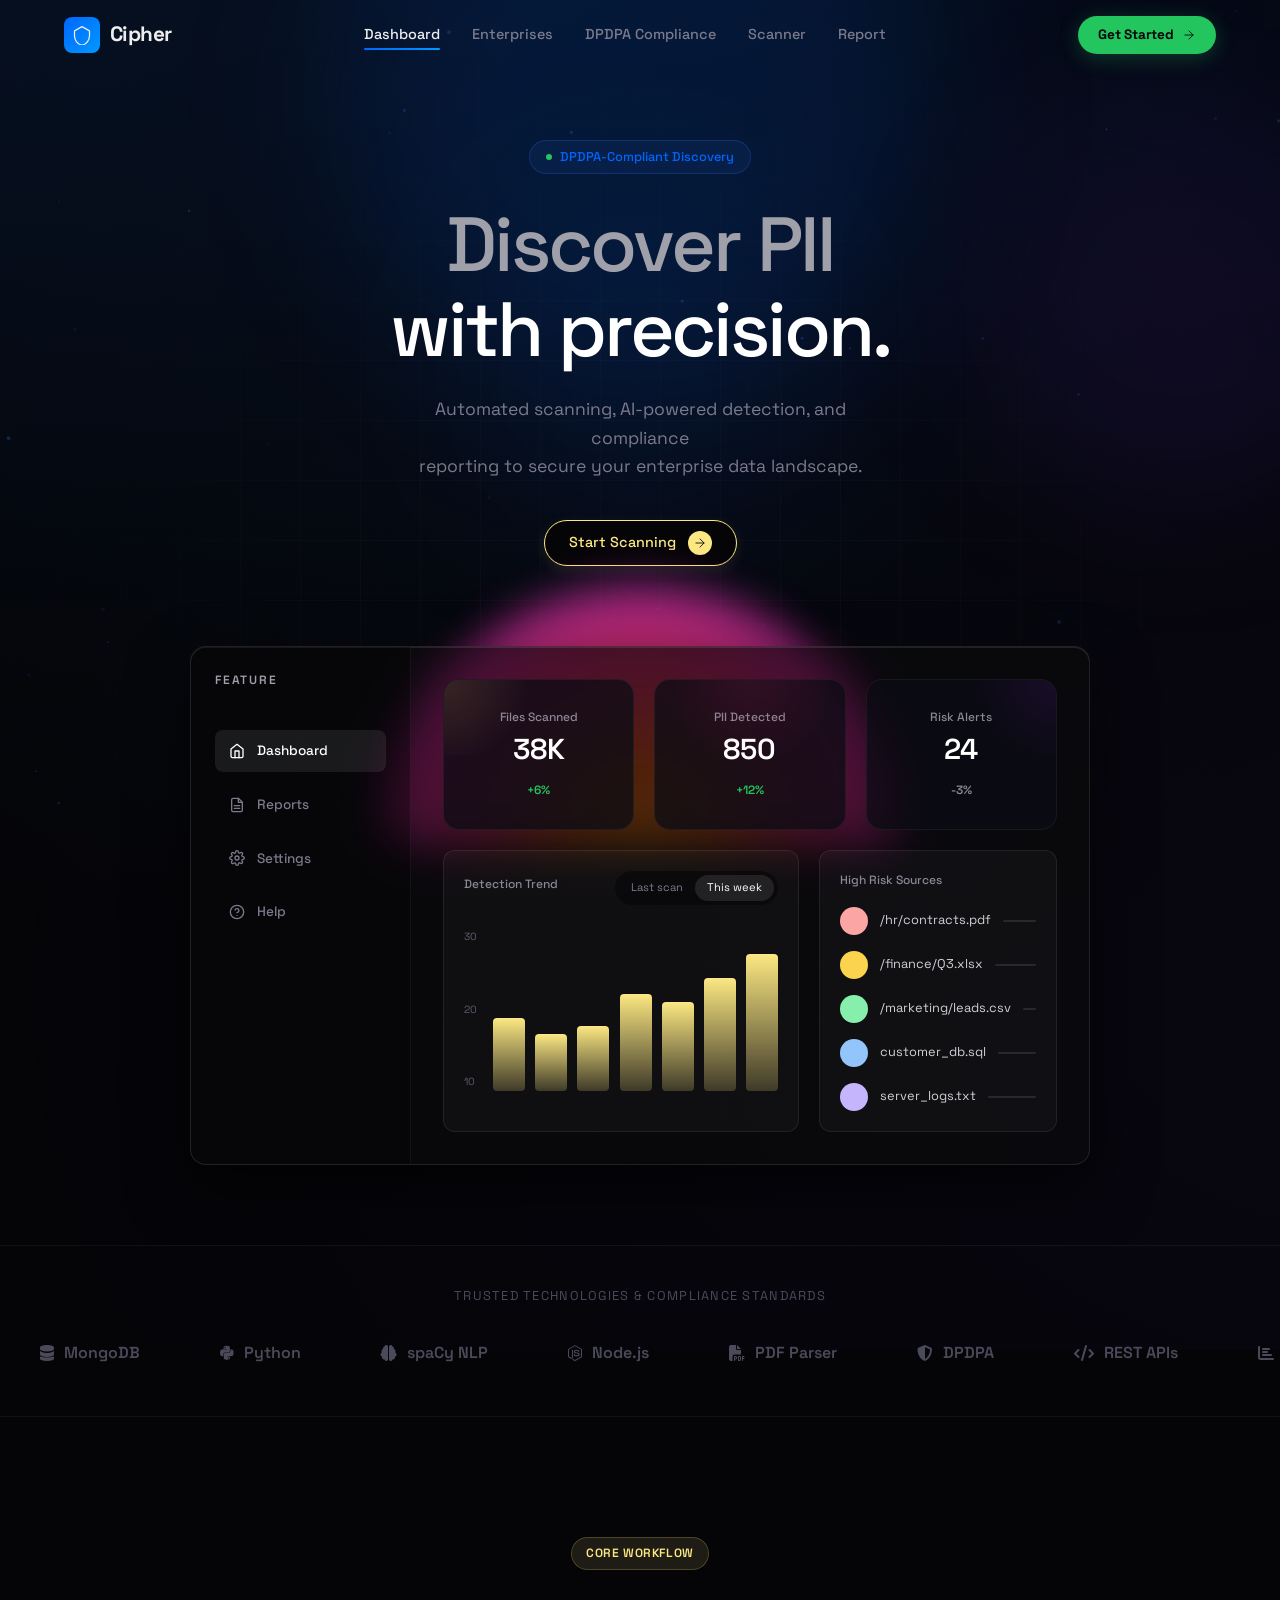
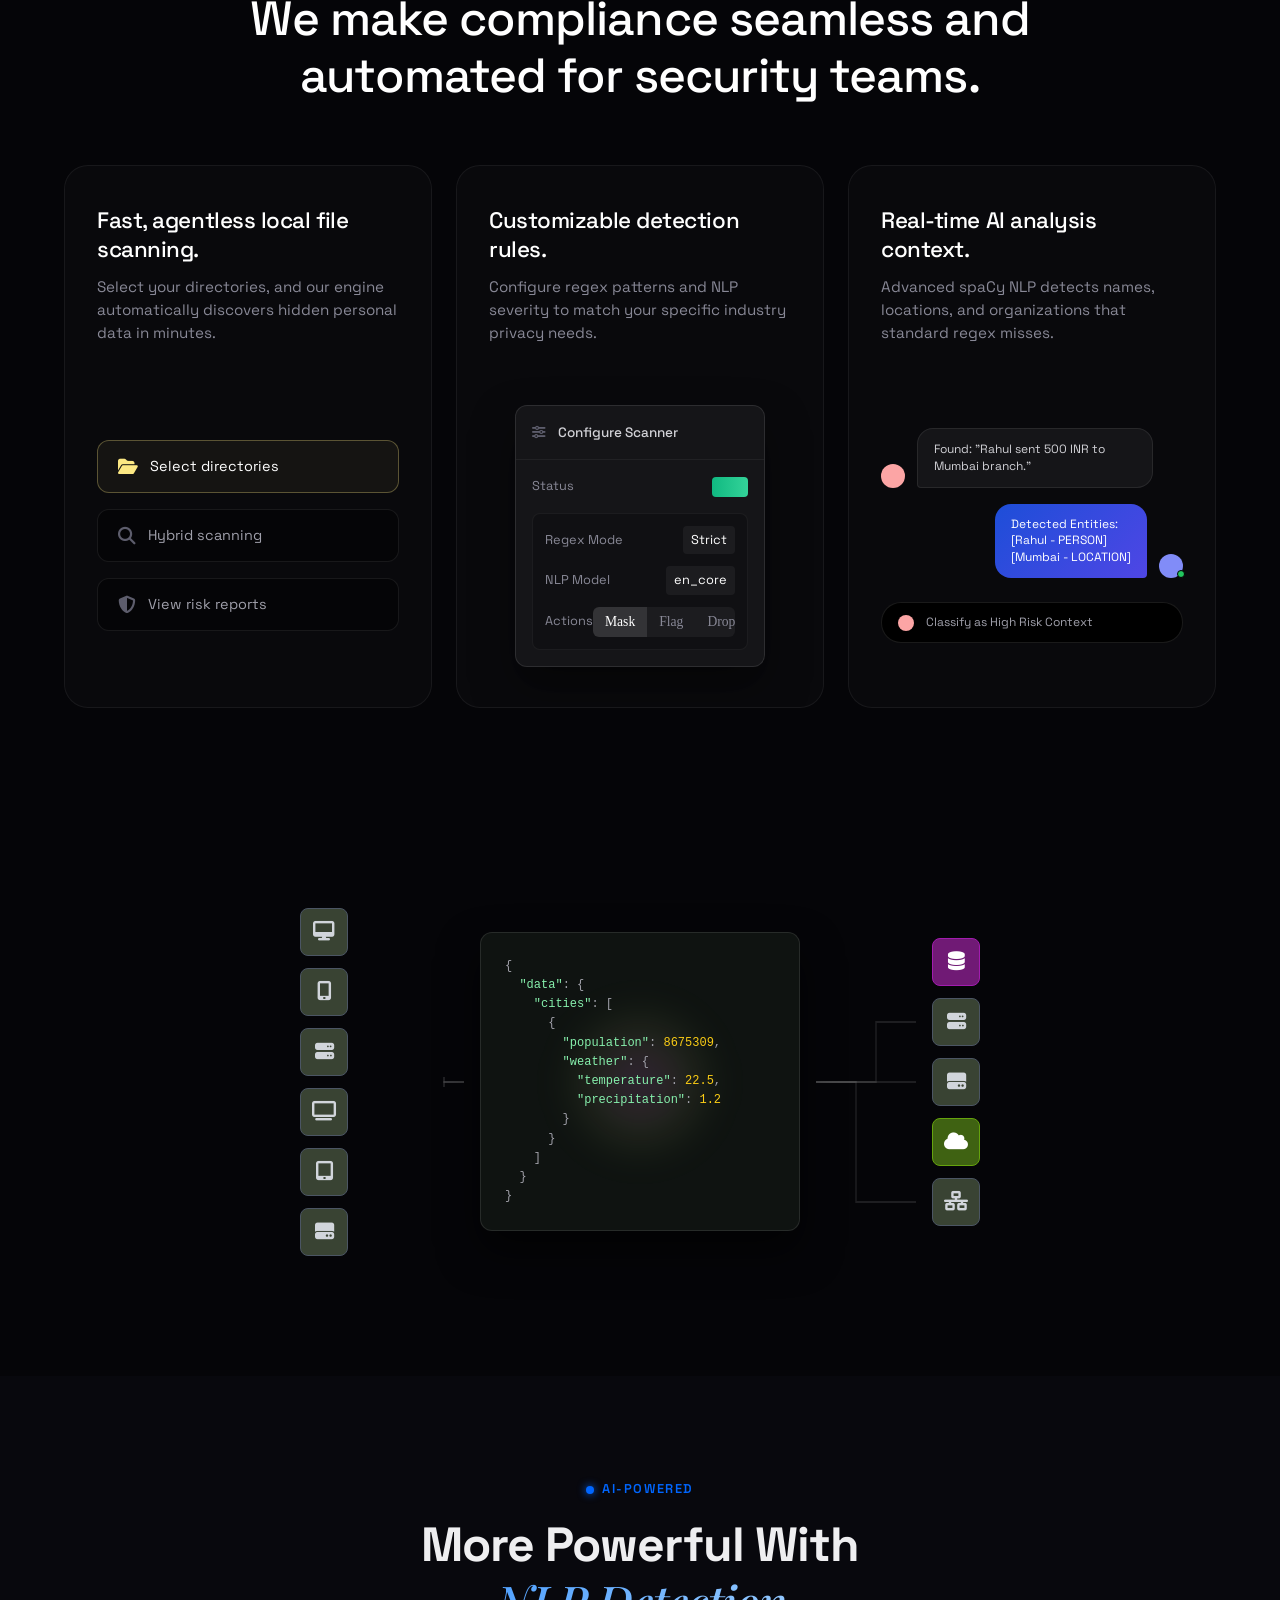
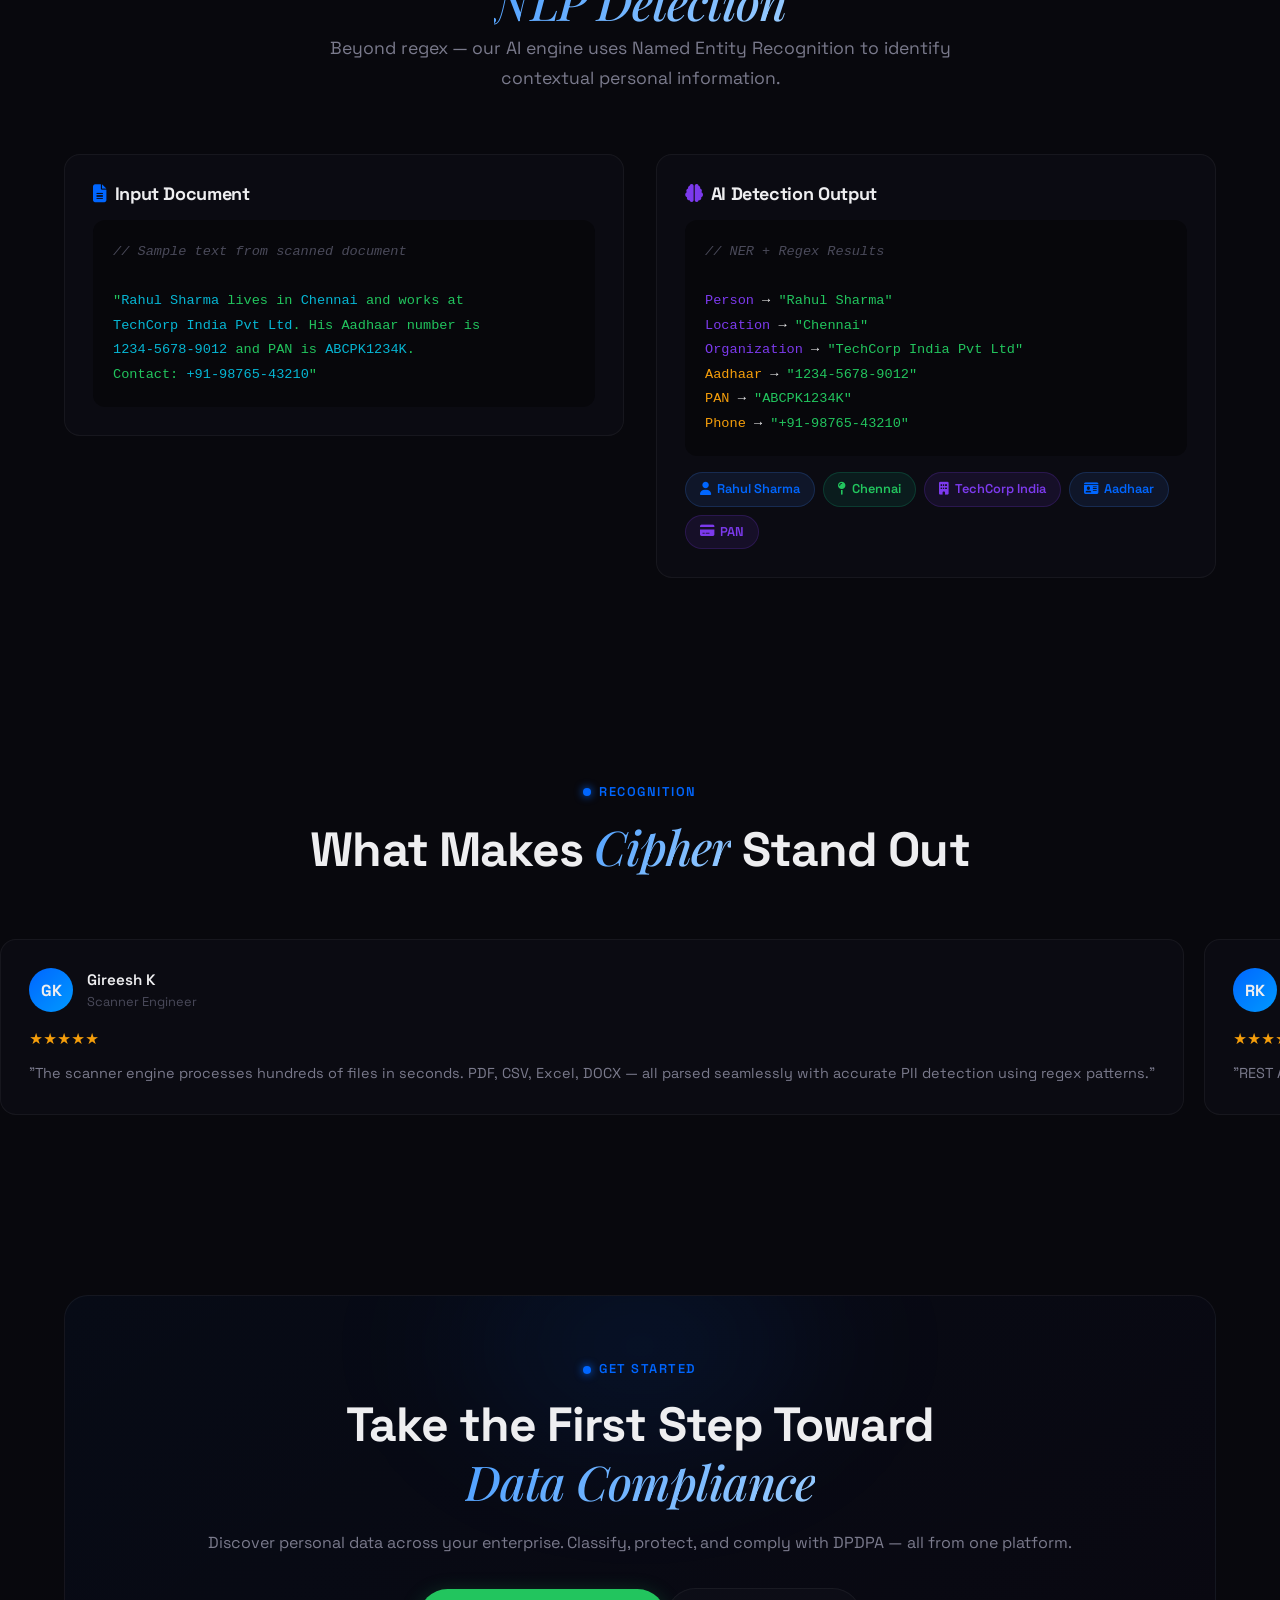
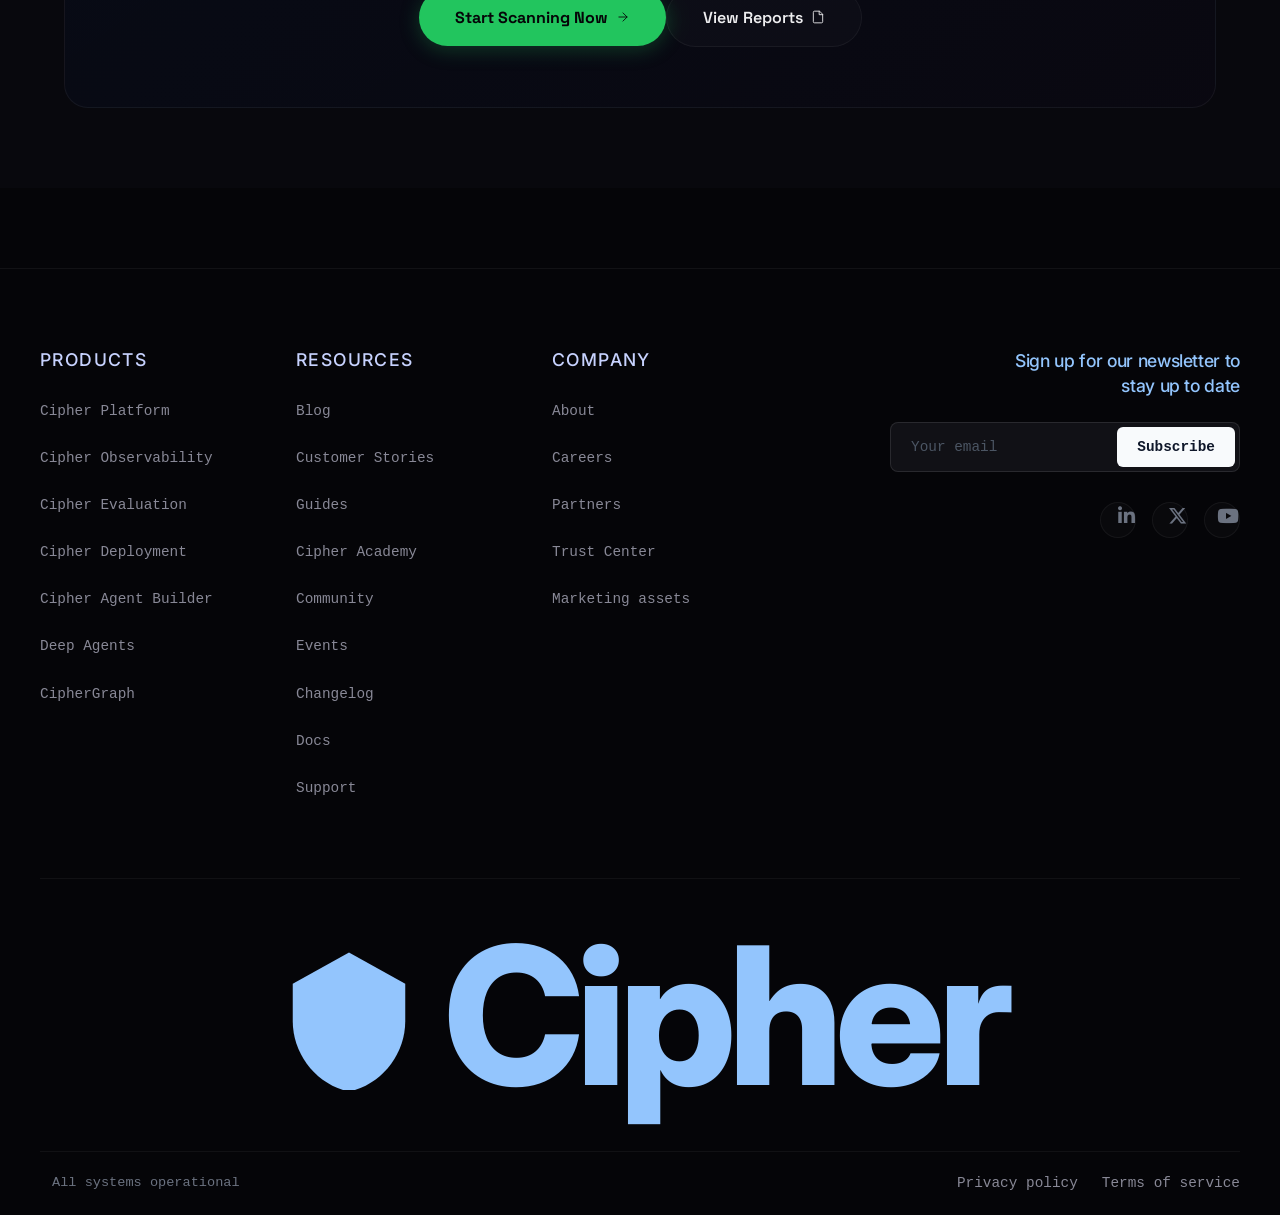
==== commit 15b6cd81: "feat(ui): premium dark theme redesign with coinbase dashboards and pdf export" ====
--- a/data-discovery-platform/frontend/index.html
+++ b/data-discovery-platform/frontend/index.html
@@ -3,8 +3,8 @@
 <head>
   <meta charset="UTF-8">
   <meta name="viewport" content="width=device-width, initial-scale=1.0">
-  <meta name="description" content="DataShield — Enterprise-wide personal data discovery and classification platform aligned with DPDPA. Scan, detect, classify, and report PII across your organization.">
-  <title>DataShield — Enterprise Personal Data Discovery & Classification</title>
+  <meta name="description" content="Cipher — Enterprise-wide personal data discovery and classification platform aligned with DPDPA. Scan, detect, classify, and report PII across your organization.">
+  <title>Cipher — Enterprise Personal Data Discovery & Classification</title>
   <link rel="stylesheet" href="css/styles.css">
   <link rel="stylesheet" href="https://cdnjs.cloudflare.com/ajax/libs/font-awesome/6.5.1/css/all.min.css">
 </head>
@@ -15,7 +15,7 @@
     <div class="container">
       <a href="index.html" class="navbar-logo">
         <div class="logo-icon"><svg class="svg-icon" viewBox="0 0 24 24" fill="none" stroke="white" stroke-width="2"><path d="M12 2L3 7v6c0 5.25 3.75 10.13 9 11.25C17.25 23.13 21 18.25 21 13V7l-9-5z"/></svg></div>
-        DataShield
+        Cipher
       </a>
       <div class="navbar-links" id="navLinks">
         <a href="index.html" class="active">Dashboard</a>
@@ -40,80 +40,113 @@
     <div class="container">
       <div class="hero-badge">
         <span class="badge-dot"></span>
-        DPDPA-Aligned Analysis
-      </div>
-
-      <h1>Discover & Protect<br><span class="gradient-text">Personal Data Enterprise-Wide</span></h1>
+        DPDPA-Compliant Discovery
+      </div>
+
+      <h1>Discover PII <span class="white-text">with precision.</span></h1>
 
       <p class="hero-description">
-        Automated PII discovery, classification, and compliance reporting powered by AI. Scan documents, detect sensitive data, and generate DPDPA-aligned reports in minutes.
+        Automated scanning, AI-powered detection, and compliance<br>reporting to secure your enterprise data landscape.
       </p>
 
       <div class="hero-buttons">
-        <a href="scan.html" class="btn btn-green btn-lg">Start Scanning <svg class="svg-icon" style="width:16px;height:16px;" viewBox="0 0 24 24" stroke="currentColor"><path d="M5 12h14M12 5l7 7-7 7"/></svg></a>
-        <a href="#how-it-works" class="btn btn-secondary btn-lg">How It Works <svg class="svg-icon" style="width:14px;height:14px;" viewBox="0 0 24 24" stroke="currentColor"><polygon points="5 3 19 12 5 21 5 3"/></svg></a>
+        <a href="scan.html" class="btn btn-yellow">
+          Start Scanning 
+          <span class="icon-circle">
+            <svg class="svg-icon" style="width:14px;height:14px;" viewBox="0 0 24 24" stroke="currentColor" stroke-width="2.5"><path d="M5 12h14M12 5l7 7-7 7"/></svg>
+          </span>
+        </a>
       </div>
 
       <!-- Dashboard Preview -->
       <div class="hero-visual">
-        <div class="hero-dashboard-preview">
-          <div class="preview-header">
-            <span class="preview-dot red"></span>
-            <span class="preview-dot yellow"></span>
-            <span class="preview-dot green"></span>
-            <span class="preview-title">DataShield Dashboard — Live Scan Results</span>
-          </div>
-          <div class="preview-grid">
-            <div class="preview-stat">
-              <div class="stat-value" data-count="2847">0</div>
-              <div class="stat-label">PII Records Found</div>
-            </div>
-            <div class="preview-stat">
-              <div class="stat-value" data-count="6">0</div>
-              <div class="stat-label">Data Categories</div>
-            </div>
-            <div class="preview-stat">
-              <div class="stat-value" data-count="23">0</div>
-              <div class="stat-label">Risk Alerts</div>
-            </div>
-            <div class="preview-stat">
-              <div class="stat-value" data-count="142">0</div>
-              <div class="stat-label">Sources Scanned</div>
-            </div>
-          </div>
-          <div class="preview-chart-area">
-            <div class="preview-chart">
-              <div style="font-size:0.75rem;color:var(--text-muted);margin-bottom:12px;">PII Detection by Category</div>
-              <div class="chart-bars">
-                <div class="chart-bar" style="height:75%"></div>
-                <div class="chart-bar" style="height:50%"></div>
-                <div class="chart-bar" style="height:90%"></div>
-                <div class="chart-bar" style="height:35%"></div>
-                <div class="chart-bar" style="height:65%"></div>
-                <div class="chart-bar" style="height:80%"></div>
-                <div class="chart-bar" style="height:45%"></div>
-                <div class="chart-bar" style="height:60%"></div>
-              </div>
-              <div class="chart-legend">
-                <span class="legend-item"><span class="legend-dot" style="background:var(--accent-blue)"></span>Aadhaar</span>
-                <span class="legend-item"><span class="legend-dot" style="background:var(--accent-purple)"></span>PAN</span>
-                <span class="legend-item"><span class="legend-dot" style="background:var(--accent-cyan)"></span>Phone</span>
-                <span class="legend-item"><span class="legend-dot" style="background:var(--accent-green)"></span>Email</span>
-              </div>
-            </div>
-            <div class="preview-chart" style="display:flex;flex-direction:column;justify-content:center;align-items:center;">
-              <div style="font-size:0.75rem;color:var(--text-muted);margin-bottom:16px;">Risk Distribution</div>
-              <div style="width:100px;height:100px;border-radius:50%;background:conic-gradient(var(--accent-red) 0% 25%, var(--accent-orange) 25% 55%, var(--accent-green) 55% 100%);position:relative;">
-                <div style="width:60px;height:60px;border-radius:50%;background:var(--bg-card);position:absolute;top:50%;left:50%;transform:translate(-50%,-50%);display:flex;align-items:center;justify-content:center;font-size:0.75rem;font-weight:700;">Risk</div>
-              </div>
-              <div class="chart-legend" style="margin-top:16px;justify-content:center;">
-                <span class="legend-item"><span class="legend-dot" style="background:var(--accent-red)"></span>High</span>
-                <span class="legend-item"><span class="legend-dot" style="background:var(--accent-orange)"></span>Med</span>
-                <span class="legend-item"><span class="legend-dot" style="background:var(--accent-green)"></span>Low</span>
-              </div>
-            </div>
-          </div>
-        </div>
+         <!-- Abstract colorful background shape -->
+         <div class="abstract-shape"></div>
+         
+         <!-- Glassmorphic Dashboard Window -->
+         <div class="hero-dashboard-preview">
+            <div class="dashboard-header">
+               <span class="brand-feature">FEATURE</span>
+               <div class="dashboard-nav">
+                  <span class="nav-item active"><svg class="svg-icon" viewBox="0 0 24 24"><path d="M3 9l9-7 9 7v11a2 2 0 0 1-2 2H5a2 2 0 0 1-2-2z"/><polyline points="9 22 9 12 15 12 15 22"/></svg> Dashboard</span>
+                  <span class="nav-item"><svg class="svg-icon" viewBox="0 0 24 24"><path d="M14 2H6a2 2 0 0 0-2 2v16a2 2 0 0 0 2 2h12a2 2 0 0 0 2-2V8z"/><polyline points="14 2 14 8 20 8"/><line x1="16" y1="13" x2="8" y2="13"/><line x1="16" y1="17" x2="8" y2="17"/></svg> Reports</span>
+                  <span class="nav-item"><svg class="svg-icon" viewBox="0 0 24 24"><circle cx="12" cy="12" r="3"/><path d="M19.4 15a1.65 1.65 0 0 0 .33 1.82l.06.06a2 2 0 0 1 0 2.83 2 2 0 0 1-2.83 0l-.06-.06a1.65 1.65 0 0 0-1.82-.33 1.65 1.65 0 0 0-1 1.51V21a2 2 0 0 1-2 2 2 2 0 0 1-2-2v-.09A1.65 1.65 0 0 0 9 19.4a1.65 1.65 0 0 0-1.82.33l-.06.06a2 2 0 0 1-2.83 0 2 2 0 0 1 0-2.83l.06-.06a1.65 1.65 0 0 0 .33-1.82 1.65 1.65 0 0 0-1.51-1H3a2 2 0 0 1-2-2 2 2 0 0 1 2-2h.09A1.65 1.65 0 0 0 4.6 9a1.65 1.65 0 0 0-.33-1.82l-.06-.06a2 2 0 0 1 0-2.83 2 2 0 0 1 2.83 0l.06.06a1.65 1.65 0 0 0 1.82.33H9a1.65 1.65 0 0 0 1-1.51V3a2 2 0 0 1 2-2 2 2 0 0 1 2 2v.09a1.65 1.65 0 0 0 1 1.51 1.65 1.65 0 0 0 1.82-.33l.06-.06a2 2 0 0 1 2.83 0 2 2 0 0 1 0 2.83l-.06.06a1.65 1.65 0 0 0-.33 1.82V9a1.65 1.65 0 0 0 1.51 1h.09a2 2 0 0 1 2 2 2 2 0 0 1-2 2h-.09a1.65 1.65 0 0 0-1.51 1z"/></svg> Settings</span>
+                  <span class="nav-item"><svg class="svg-icon" viewBox="0 0 24 24"><circle cx="12" cy="12" r="10"/><path d="M9.09 9a3 3 0 0 1 5.83 1c0 2-3 3-3 3"/><line x1="12" y1="17" x2="12.01" y2="17"/></svg> Help</span>
+               </div>
+            </div>
+
+            <div class="dashboard-main">
+               <div class="dashboard-stats-row">
+                  <div class="dash-card stat-card glow-left">
+                     <span class="card-label">Files Scanned</span>
+                     <div class="card-value">38K</div>
+                     <span class="trend up">+6%</span>
+                  </div>
+                  <div class="dash-card stat-card glow-center">
+                     <span class="card-label">PII Detected</span>
+                     <div class="card-value">850</div>
+                     <span class="trend up">+12%</span>
+                  </div>
+                  <div class="dash-card stat-card glow-right">
+                     <span class="card-label">Risk Alerts</span>
+                     <div class="card-value">24</div>
+                     <span class="trend down">-3%</span>
+                  </div>
+               </div>
+
+               <div class="dashboard-bottom-row">
+                  <div class="dash-card chart-card">
+                     <div class="card-header">
+                        <span class="card-label">Detection Trend</span>
+                        <div class="toggle-pill">
+                           <span class="toggle-opt">Last scan</span>
+                           <span class="toggle-opt active">This week</span>
+                        </div>
+                     </div>
+                     <div class="bar-chart-visual">
+                        <div class="y-axis">
+                           <span>30</span><span>20</span><span>10</span>
+                        </div>
+                        <div class="bars-container">
+                           <div class="bar gold" style="height:45%"></div>
+                           <div class="bar gold" style="height:35%"></div>
+                           <div class="bar gold" style="height:40%"></div>
+                           <div class="bar gold" style="height:60%"></div>
+                           <div class="bar gold" style="height:55%"></div>
+                           <div class="bar gold" style="height:70%"></div>
+                           <div class="bar gold" style="height:85%"></div>
+                        </div>
+                     </div>
+                  </div>
+
+                  <div class="dash-card list-card">
+                     <div class="card-label" style="margin-bottom:16px;">High Risk Sources</div>
+                     <div class="client-list">
+                        <div class="client-item">
+                           <div class="avatar p1"></div><span class="name">/hr/contracts.pdf</span>
+                           <div class="sparkline-placeholder"></div>
+                        </div>
+                        <div class="client-item">
+                           <div class="avatar p2"></div><span class="name">/finance/Q3.xlsx</span>
+                           <div class="sparkline-placeholder"></div>
+                        </div>
+                        <div class="client-item">
+                           <div class="avatar p3"></div><span class="name">/marketing/leads.csv</span>
+                           <div class="sparkline-placeholder"></div>
+                        </div>
+                        <div class="client-item">
+                           <div class="avatar p4"></div><span class="name">customer_db.sql</span>
+                           <div class="sparkline-placeholder"></div>
+                        </div>
+                        <div class="client-item">
+                           <div class="avatar p5"></div><span class="name">server_logs.txt</span>
+                           <div class="sparkline-placeholder"></div>
+                        </div>
+                     </div>
+                  </div>
+               </div>
+            </div>
+         </div>
       </div>
     </div>
   </section>
@@ -146,223 +179,173 @@
     </div>
   </section>
 
-  <!-- ═══ FEATURES ═══ -->
-  <section id="features">
+  <!-- ═══ BENTO FEATURES ═══ -->
+  <section id="features" class="bento-section">
     <div class="container">
-      <div class="section-header reveal">
-        <span class="section-label">Core Capabilities</span>
-        <h2>Unleash Enterprise Data Discovery<br>With <span class="gradient-text">AI Precision</span></h2>
-        <p class="section-subtitle">Comprehensive scanning engine that discovers, classifies, and reports personal information across your entire organization's data landscape.</p>
-      </div>
-
-      <div class="features-grid">
-        <div class="feature-card reveal">
-          <div class="feature-icon"><svg viewBox="0 0 24 24" fill="none" stroke="#0066ff" stroke-width="1.5" width="28" height="28"><circle cx="11" cy="11" r="8"/><path d="m21 21-4.35-4.35"/></svg></div>
-          <h3>File Scanning Engine</h3>
-          <p>Automated local folder scanning module that traverses your file system to discover documents containing personal data.</p>
-          <div class="feature-tags">
-            <span class="feature-tag">Local Folders</span>
-            <span class="feature-tag">Recursive Scan</span>
-            <span class="feature-tag">Multi-format</span>
-          </div>
-        </div>
-
-        <div class="feature-card reveal">
-          <div class="feature-icon"><svg viewBox="0 0 24 24" fill="none" stroke="#0066ff" stroke-width="1.5" width="28" height="28"><path d="M14 2H6a2 2 0 0 0-2 2v16a2 2 0 0 0 2 2h12a2 2 0 0 0 2-2V8Z"/><polyline points="14 2 14 8 20 8"/><line x1="16" y1="13" x2="8" y2="13"/><line x1="16" y1="17" x2="8" y2="17"/></svg></div>
-          <h3>Document Parsing</h3>
-          <p>Extract text content from multiple file formats including PDF, CSV, Excel spreadsheets, and DOCX documents.</p>
-          <div class="feature-tags">
-            <span class="feature-tag">PDF</span>
-            <span class="feature-tag">CSV</span>
-            <span class="feature-tag">Excel</span>
-            <span class="feature-tag">DOCX</span>
-          </div>
-        </div>
-
-        <div class="feature-card reveal">
-          <div class="feature-icon"><svg viewBox="0 0 24 24" fill="none" stroke="#0066ff" stroke-width="1.5" width="28" height="28"><path d="M12 2L3 7v6c0 5.25 3.75 10.13 9 11.25C17.25 23.13 21 18.25 21 13V7l-9-5z"/><path d="m9 12 2 2 4-4"/></svg></div>
-          <h3>PII Regex Detection</h3>
-          <p>Pattern-based detection for Indian PII including Aadhaar numbers, PAN cards, phone numbers, and email addresses.</p>
-          <div class="feature-tags">
-            <span class="feature-tag">Aadhaar</span>
-            <span class="feature-tag">PAN</span>
-            <span class="feature-tag">Phone</span>
-            <span class="feature-tag">Email</span>
-          </div>
-        </div>
-
-        <div class="feature-card reveal">
-          <div class="feature-icon"><svg viewBox="0 0 24 24" fill="none" stroke="#7c3aed" stroke-width="1.5" width="28" height="28"><path d="M12 2a4 4 0 0 0-4 4c0 2 1 3 2 4l-5 8h14l-5-8c1-1 2-2 2-4a4 4 0 0 0-4-4z"/><circle cx="12" cy="6" r="1" fill="#7c3aed"/><path d="M8 22h8"/></svg></div>
-          <h3>AI/NLP Detection</h3>
-          <p>Advanced Named Entity Recognition (NER) using spaCy to detect person names, locations, and organizations in text.</p>
-          <div class="feature-tags">
-            <span class="feature-tag">NER</span>
-            <span class="feature-tag">spaCy</span>
-            <span class="feature-tag">Entities</span>
-          </div>
-        </div>
-
-        <div class="feature-card reveal">
-          <div class="feature-icon"><svg viewBox="0 0 24 24" fill="none" stroke="#06b6d4" stroke-width="1.5" width="28" height="28"><path d="M18 20V10M12 20V4M6 20v-6"/></svg></div>
-          <h3>Data Classification</h3>
-          <p>Automatically categorize detected entities into Identifier, Personal, and Financial classifications with risk scoring.</p>
-          <div class="feature-tags">
-            <span class="feature-tag">Identifier</span>
-            <span class="feature-tag">Personal</span>
-            <span class="feature-tag">Financial</span>
-          </div>
-        </div>
-
-        <div class="feature-card reveal">
-          <div class="feature-icon"><svg viewBox="0 0 24 24" fill="none" stroke="#22c55e" stroke-width="1.5" width="28" height="28"><path d="M9 5H7a2 2 0 0 0-2 2v12a2 2 0 0 0 2 2h10a2 2 0 0 0 2-2V7a2 2 0 0 0-2-2h-2"/><rect x="9" y="3" width="6" height="4" rx="1"/><path d="m9 14 2 2 4-4"/></svg></div>
-          <h3>DPDPA Compliance</h3>
-          <p>Generate compliance reports aligned with Digital Personal Data Protection Act requirements for regulatory adherence.</p>
-          <div class="feature-tags">
-            <span class="feature-tag">DPDPA</span>
-            <span class="feature-tag">Reports</span>
-            <span class="feature-tag">Audit</span>
+      <div class="bento-header reveal">
+        <span class="bento-label">Core Workflow</span>
+        <h2>We make compliance seamless and<br>automated for security teams.</h2>
+      </div>
+
+      <div class="bento-grid">
+        <!-- Card 1: Registration Steps -->
+        <div class="bento-card reveal">
+          <div class="bento-content">
+            <h3>Fast, agentless local file scanning.</h3>
+            <p>Select your directories, and our engine automatically discovers hidden personal data in minutes.</p>
+          </div>
+          <div class="bento-visual steps-visual">
+            <div class="step-pill active">
+              <i class="fas fa-folder-open step-icon text-yellow"></i> Select directories
+            </div>
+            <div class="step-pill inline-margin">
+              <i class="fas fa-search step-icon text-gray"></i> Hybrid scanning
+            </div>
+            <div class="step-pill inline-margin">
+              <i class="fas fa-shield-alt step-icon text-gray"></i> View risk reports
+            </div>
+          </div>
+        </div>
+
+        <!-- Card 2: Customization Editor -->
+        <div class="bento-card reveal">
+          <div class="bento-content">
+            <h3>Customizable detection rules.</h3>
+            <p>Configure regex patterns and NLP severity to match your specific industry privacy needs.</p>
+          </div>
+          <div class="bento-visual editor-visual">
+            <div class="editor-panel">
+              <div class="panel-header">
+                <i class="fas fa-sliders-h text-gray"></i> Configure Scanner
+              </div>
+              <div class="panel-body">
+                <div class="prop-row">
+                  <span class="prop-label">Status</span>
+                  <div class="prop-value fill-gradient-box" style="background: linear-gradient(90deg, #10b981, #34d399);"></div>
+                </div>
+                <div class="prop-group">
+                  <div class="prop-row">
+                    <span class="prop-label">Regex Mode</span>
+                    <div class="prop-select">Strict</div>
+                  </div>
+                  <div class="prop-row">
+                    <span class="prop-label">NLP Model</span>
+                    <div class="prop-select">en_core</div>
+                  </div>
+                  <div class="prop-row">
+                    <span class="prop-label">Actions</span>
+                    <div class="style-toggles">
+                      <span class="toggle-btn active" style="font-weight:normal;">Mask</span>
+                      <span class="toggle-btn" style="font-style:normal;">Flag</span>
+                      <span class="toggle-btn" style="text-decoration:none;">Drop</span>
+                    </div>
+                  </div>
+                </div>
+              </div>
+            </div>
+          </div>
+        </div>
+
+        <!-- Card 3: Support Chat -->
+        <div class="bento-card reveal">
+          <div class="bento-content">
+            <h3>Real-time AI analysis context.</h3>
+            <p>Advanced spaCy NLP detects names, locations, and organizations that standard regex misses.</p>
+          </div>
+          <div class="bento-visual chat-visual">
+            <div class="chat-container">
+              <div class="chat-bubble user">
+                <div class="avatar user-av"></div>
+                <div class="bubble-text">Found: "Rahul sent 500 INR to Mumbai branch."</div>
+              </div>
+              <div class="chat-bubble agent">
+                <div class="bubble-text">Detected Entities:<br>[Rahul - PERSON]<br>[Mumbai - LOCATION]</div>
+                <div class="avatar agent-av"><div class="agent-dot"></div></div>
+              </div>
+              <div class="chat-input-mock">
+                <div class="avatar user-av small"></div>
+                <div class="input-line">Classify as High Risk Context</div>
+              </div>
+            </div>
           </div>
         </div>
       </div>
     </div>
   </section>
 
-  <!-- ═══ HOW IT WORKS ═══ -->
-  <section id="how-it-works" style="background: var(--bg-secondary);">
+  <!-- ═══ ANIMATED DATA FLOW ═══ -->
+  <section id="data-flow" class="data-flow-section">
     <div class="container">
-      <div class="section-header reveal">
-        <span class="section-label">Process Flow</span>
-        <h2>How <span class="gradient-text">DataShield</span> Works</h2>
-        <p class="section-subtitle">Four simple steps to discover, classify, and protect personal data across your enterprise.</p>
-      </div>
-
-      <div class="steps-container">
-        <div class="step-card reveal">
-          <div class="step-number">1</div>
-          <h4>Scan</h4>
-          <p>Upload files or connect directories. Our engine scans PDFs, Excel, CSV, and DOCX files automatically.</p>
-        </div>
-        <div class="step-card reveal">
-          <div class="step-number">2</div>
-          <h4>Detect</h4>
-          <p>Regex patterns identify Aadhaar, PAN, phones, emails. AI/NLP detects names, locations, organizations.</p>
-        </div>
-        <div class="step-card reveal">
-          <div class="step-number">3</div>
-          <h4>Classify</h4>
-          <p>Detected PII is categorized by type, risk level, and department. Stored in MongoDB inventory.</p>
-        </div>
-        <div class="step-card reveal">
-          <div class="step-number">4</div>
-          <h4>Report</h4>
-          <p>Generate DPDPA-aligned compliance reports with risk dashboards and exportable audit trails.</p>
-        </div>
+      <div class="data-flow-wrapper reveal">
+        
+        <!-- Sources Column -->
+        <div class="flow-col flow-sources">
+          <div class="flow-node source-node"><i class="fas fa-desktop"></i></div>
+          <div class="flow-node source-node"><i class="fas fa-mobile-alt"></i></div>
+          <div class="flow-node source-node"><i class="fas fa-server"></i></div>
+          <div class="flow-node source-node"><i class="fas fa-tv"></i></div>
+          <div class="flow-node source-node"><i class="fas fa-tablet-alt"></i></div>
+          <div class="flow-node source-node"><i class="fas fa-hdd"></i></div>
+        </div>
+
+        <!-- SVG Lines Left -->
+        <div class="flow-lines-left">
+           <svg preserveAspectRatio="none" viewBox="0 0 100 300" class="flow-svg">
+              <path class="animated-line" d="M0,25 L80,25 L80,150 L100,150" />
+              <path class="animated-line" d="M0,75 L60,75 L60,150 L100,150" />
+              <path class="animated-line" d="M0,125 L40,125 L40,150 L100,150" />
+              <path class="animated-line" d="M0,175 L40,175 L40,150 L100,150" />
+              <path class="animated-line" d="M0,225 L60,225 L60,150 L100,150" />
+              <path class="animated-line" d="M0,275 L80,275 L80,150 L100,150" />
+           </svg>
+        </div>
+
+        <!-- Center Engine Box -->
+        <div class="flow-col flow-engine-col">
+          <div class="engine-box">
+             <div class="engine-glow"></div>
+             <pre><code>{
+  <span class="json-key">"data"</span>: {
+    <span class="json-key">"cities"</span>: [
+      {
+        <span class="json-key">"population"</span>: <span class="json-num">8675309</span>,
+        <span class="json-key">"weather"</span>: {
+          <span class="json-key">"temperature"</span>: <span class="json-num">22.5</span>,
+          <span class="json-key">"precipitation"</span>: <span class="json-num">1.2</span>
+        }
+      }
+    ]
+  }
+}</code></pre>
+          </div>
+        </div>
+
+        <!-- SVG Lines Right -->
+        <div class="flow-lines-right">
+           <svg preserveAspectRatio="none" viewBox="0 0 100 250" class="flow-svg">
+              <path class="animated-line pink-glow" d="M0,125 L40,125 L40,25 L100,25" />
+              <path class="animated-line dim-line" d="M0,125 L60,125 L60,75 L100,75" />
+              <path class="animated-line dim-line" d="M0,125 L80,125 L80,125 L100,125" />
+              <path class="animated-line green-glow" d="M0,125 L60,125 L60,175 L100,175" />
+              <path class="animated-line dim-line" d="M0,125 L40,125 L40,225 L100,225" />
+           </svg>
+        </div>
+
+        <!-- Destinations Column -->
+        <div class="flow-col flow-destinations">
+          <div class="flow-node dest-node highlight-pink"><i class="fas fa-database"></i></div>
+          <div class="flow-node dest-node"><i class="fas fa-server"></i></div>
+          <div class="flow-node dest-node"><i class="fas fa-hdd"></i></div>
+          <div class="flow-node dest-node highlight-green"><i class="fas fa-cloud"></i></div>
+          <div class="flow-node dest-node"><i class="fas fa-network-wired"></i></div>
+        </div>
+
       </div>
     </div>
   </section>
 
-  <!-- ═══ LIVE DETECTION SHOWCASE ═══ -->
-  <section id="detection">
-    <div class="container">
-      <div class="section-header reveal">
-        <span class="section-label">Live Detection</span>
-        <h2>PII Detection <span class="gradient-text">In Action</span></h2>
-        <p class="section-subtitle">Real-time scanning results showing detected personal data with classification and risk levels.</p>
-      </div>
-
-      <div class="stats-row reveal">
-        <div class="stat-card">
-          <div class="stat-icon">🔍</div>
-          <div class="stat-number" data-count="2847">0</div>
-          <div class="stat-title">Total PII Discovered</div>
-        </div>
-        <div class="stat-card">
-          <div class="stat-icon">📂</div>
-          <div class="stat-number" data-count="6">0</div>
-          <div class="stat-title">PII Categories</div>
-        </div>
-        <div class="stat-card">
-          <div class="stat-icon">⚠️</div>
-          <div class="stat-number" data-count="23">0</div>
-          <div class="stat-title">Risk Alerts</div>
-        </div>
-        <div class="stat-card">
-          <div class="stat-icon">📍</div>
-          <div class="stat-number" data-count="142">0</div>
-          <div class="stat-title">Source Locations</div>
-        </div>
-      </div>
-
-      <div class="detection-showcase reveal">
-        <div class="detection-header">
-          <h4><i class="fas fa-table" style="color:var(--accent-blue);margin-right:8px;"></i> Detected PII Records</h4>
-          <span class="live-badge">Live</span>
-        </div>
-        <table class="detection-table">
-          <thead>
-            <tr>
-              <th>Data Type</th>
-              <th>Value (Masked)</th>
-              <th>Category</th>
-              <th>Source File</th>
-              <th>Risk Level</th>
-              <th>Count</th>
-            </tr>
-          </thead>
-          <tbody>
-            <tr>
-              <td><strong>Aadhaar Number</strong></td>
-              <td><code>XXXX-XXXX-3847</code></td>
-              <td><span class="type-badge identifier">Identifier</span></td>
-              <td>/hr/employees.xlsx</td>
-              <td><span class="risk-indicator high">High</span></td>
-              <td>20</td>
-            </tr>
-            <tr>
-              <td><strong>PAN Card</strong></td>
-              <td><code>ABCPX****K</code></td>
-              <td><span class="type-badge financial">Financial</span></td>
-              <td>/finance/data.xlsx</td>
-              <td><span class="risk-indicator high">High</span></td>
-              <td>12</td>
-            </tr>
-            <tr>
-              <td><strong>Phone Number</strong></td>
-              <td><code>+91-98XXX-XX210</code></td>
-              <td><span class="type-badge contact">Contact</span></td>
-              <td>/crm/contacts.csv</td>
-              <td><span class="risk-indicator medium">Medium</span></td>
-              <td>85</td>
-            </tr>
-            <tr>
-              <td><strong>Email Address</strong></td>
-              <td><code>r***@company.in</code></td>
-              <td><span class="type-badge contact">Contact</span></td>
-              <td>/marketing/leads.csv</td>
-              <td><span class="risk-indicator medium">Medium</span></td>
-              <td>150</td>
-            </tr>
-            <tr>
-              <td><strong>Person Name</strong></td>
-              <td><code>Rahul S*****</code></td>
-              <td><span class="type-badge personal">Personal</span></td>
-              <td>/legal/contracts.pdf</td>
-              <td><span class="risk-indicator low">Low</span></td>
-              <td>340</td>
-            </tr>
-            <tr>
-              <td><strong>Location</strong></td>
-              <td><code>Chennai, TN</code></td>
-              <td><span class="type-badge personal">Personal</span></td>
-              <td>/ops/reports.docx</td>
-              <td><span class="risk-indicator low">Low</span></td>
-              <td>78</td>
-            </tr>
-          </tbody>
-        </table>
-      </div>
-    </div>
-  </section>
+  <!-- Live Detection section removed per user request -->
+  
 
   <!-- ═══ AI / NLP SECTION ═══ -->
   <section id="ai-nlp" style="background: var(--bg-secondary);">
@@ -408,68 +391,12 @@
     </div>
   </section>
 
-  <!-- ═══ TECH STACK / SKILLS ═══ -->
-  <section id="tech-stack">
-    <div class="container">
-      <div class="section-header reveal">
-        <span class="section-label">Technology</span>
-        <h2>Built With Your Favorite<br><span class="gradient-text">Tech Stack</span></h2>
-        <p class="section-subtitle">Modular architecture with specialized skills and components working together seamlessly.</p>
-      </div>
-
-      <div class="tech-grid">
-        <div class="tech-card reveal">
-          <div class="tech-card-icon">🔍</div>
-          <div>
-            <h4>Scanner Engine</h4>
-            <p>Local file scanning module with recursive directory traversal. Supports PDF, CSV, Excel, and DOCX parsing with text extraction.</p>
-          </div>
-        </div>
-        <div class="tech-card reveal">
-          <div class="tech-card-icon">🧠</div>
-          <div>
-            <h4>spaCy NLP Model</h4>
-            <p>Named Entity Recognition for detecting person names, locations, and organizations from unstructured text content.</p>
-          </div>
-        </div>
-        <div class="tech-card reveal">
-          <div class="tech-card-icon">⚡</div>
-          <div>
-            <h4>REST API Backend</h4>
-            <p>Express.js APIs — /scan-results, /inventory, /report endpoints. Handles system communication and data flow.</p>
-          </div>
-        </div>
-        <div class="tech-card reveal">
-          <div class="tech-card-icon">🗄️</div>
-          <div>
-            <h4>MongoDB Inventory</h4>
-            <p>NoSQL database storing detected PII records with type, location, owner, sensitivity, and classification metadata.</p>
-          </div>
-        </div>
-        <div class="tech-card reveal">
-          <div class="tech-card-icon">📊</div>
-          <div>
-            <h4>Visual Dashboard</h4>
-            <p>Interactive charts and data visualization showing PII by category, risk levels, source locations, and compliance status.</p>
-          </div>
-        </div>
-        <div class="tech-card reveal">
-          <div class="tech-card-icon">🛡️</div>
-          <div>
-            <h4>DPDPA Compliance</h4>
-            <p>Report generation engine aligned with India's Digital Personal Data Protection Act for audit-ready documentation.</p>
-          </div>
-        </div>
-      </div>
-    </div>
-  </section>
-
   <!-- ═══ TESTIMONIALS / REVIEWS CAROUSEL ═══ -->
   <section style="background: var(--bg-secondary);">
     <div class="container">
       <div class="section-header reveal">
         <span class="section-label">Recognition</span>
-        <h2>What Makes <span class="gradient-text">DataShield</span> Stand Out</h2>
+        <h2>What Makes <span class="gradient-text">Cipher</span> Stand Out</h2>
       </div>
     </div>
     <div class="testimonials-carousel">
@@ -606,85 +533,6 @@
           </div>
           <div class="testimonial-stars">★★★★★</div>
           <p class="testimonial-text">"Automatic tagging into Identifier, Personal, and Financial categories. Risk scoring helps prioritize remediation efforts across departments."</p>
-        </div>
-      </div>
-    </div>
-  </section>
-
-  <!-- ═══ FAQ SECTION ═══ -->
-  <section id="faq">
-    <div class="container">
-      <div class="section-header reveal">
-        <span class="section-label">FAQ</span>
-        <h2>Frequently Asked <span class="gradient-text">Questions</span></h2>
-      </div>
-
-      <div class="faq-container">
-        <div class="faq-tabs">
-          <button class="faq-tab active">General</button>
-          <button class="faq-tab">Scanner</button>
-          <button class="faq-tab">Compliance</button>
-          <button class="faq-tab">AI/NLP</button>
-        </div>
-
-        <div class="faq-item active">
-          <button class="faq-question">
-            What is DataShield and how does it help with DPDPA compliance?
-            <span class="faq-icon">+</span>
-          </button>
-          <div class="faq-answer">
-            <p>DataShield is an enterprise-wide personal data discovery and classification platform aligned with India's Digital Personal Data Protection Act (DPDPA). It automatically scans your organization's documents, detects PII using regex and AI, classifies the data, and generates compliance reports.</p>
-          </div>
-        </div>
-
-        <div class="faq-item">
-          <button class="faq-question">
-            What file formats does the scanner support?
-            <span class="faq-icon">+</span>
-          </button>
-          <div class="faq-answer">
-            <p>The scanner engine supports PDF, CSV, Excel (.xlsx/.xls), and DOCX document formats. It can recursively scan local folders and extract text content from each file for PII detection.</p>
-          </div>
-        </div>
-
-        <div class="faq-item">
-          <button class="faq-question">
-            What types of PII does DataShield detect?
-            <span class="faq-icon">+</span>
-          </button>
-          <div class="faq-answer">
-            <p>DataShield detects Aadhaar numbers, PAN cards, phone numbers, email addresses via regex. The AI/NLP engine additionally detects person names, locations, and organizations using spaCy's Named Entity Recognition (NER) model.</p>
-          </div>
-        </div>
-
-        <div class="faq-item">
-          <button class="faq-question">
-            How does the AI classification work?
-            <span class="faq-icon">+</span>
-          </button>
-          <div class="faq-answer">
-            <p>Detected entities are automatically classified into three categories: Identifier (Aadhaar, PAN), Personal (names, locations), and Financial (bank details). Each record receives a risk score (High, Medium, Low) based on the sensitivity of the data type.</p>
-          </div>
-        </div>
-
-        <div class="faq-item">
-          <button class="faq-question">
-            Where is discovered PII data stored?
-            <span class="faq-icon">+</span>
-          </button>
-          <div class="faq-answer">
-            <p>All discovered PII records are stored in a MongoDB database with full metadata including type, file location, department owner, sensitivity level, and timestamp. The backend exposes REST APIs (/scan-results, /inventory, /report) for data access.</p>
-          </div>
-        </div>
-
-        <div class="faq-item">
-          <button class="faq-question">
-            Can I generate compliance reports for audits?
-            <span class="faq-icon">+</span>
-          </button>
-          <div class="faq-answer">
-            <p>Yes. DataShield generates DPDPA-aligned compliance reports with risk summaries, PII inventory details, source locations, and remediation recommendations. Reports can be exported for regulatory audits.</p>
-          </div>
         </div>
       </div>
     </div>
@@ -705,45 +553,68 @@
     </div>
   </section>
 
-  <!-- ═══ FOOTER ═══ -->
-  <footer class="footer">
-    <div class="container">
-      <div class="footer-grid">
-        <div class="footer-brand">
-          <a href="index.html" class="navbar-logo">
-            <div class="logo-icon"><svg class="svg-icon" viewBox="0 0 24 24" fill="none" stroke="white" stroke-width="2"><path d="M12 2L3 7v6c0 5.25 3.75 10.13 9 11.25C17.25 23.13 21 18.25 21 13V7l-9-5z"/></svg></div>
-            DataShield
-          </a>
-          <p>Enterprise-wide personal data discovery and classification platform. DPDPA-aligned automated scanning, AI detection, and compliance reporting.</p>
-        </div>
+  <!-- ═══ MASSIVE FOOTER ═══ -->
+  <footer class="footer-massive">
+    <div class="container container-massive">
+      <div class="footer-massive-grid">
         <div class="footer-col">
-          <h4>Platform</h4>
-          <a href="index.html">Dashboard</a>
-          <a href="scan.html">Scanner</a>
-          <a href="reports.html">Reports</a>
-          <a href="lineage.html">Enterprises</a>
+          <h4>Products</h4>
+          <a href="#">Cipher Platform</a>
+          <a href="#">Cipher Observability</a>
+          <a href="#">Cipher Evaluation</a>
+          <a href="#">Cipher Deployment</a>
+          <a href="#">Cipher Agent Builder</a>
+          <a href="#">Deep Agents</a>
+          <a href="#">CipherGraph</a>
         </div>
         <div class="footer-col">
-          <h4>Features</h4>
-          <a href="#features">File Scanning</a>
-          <a href="#detection">PII Detection</a>
-          <a href="#ai-nlp">AI/NLP Engine</a>
-          <a href="#tech-stack">Tech Stack</a>
+          <h4>Resources</h4>
+          <a href="#">Blog</a>
+          <a href="#">Customer Stories</a>
+          <a href="#">Guides</a>
+          <a href="#">Cipher Academy</a>
+          <a href="#">Community</a>
+          <a href="#">Events</a>
+          <a href="#">Changelog</a>
+          <a href="#">Docs</a>
+          <a href="#">Support</a>
         </div>
         <div class="footer-col">
-          <h4>Compliance</h4>
-          <a href="reports.html">DPDPA Reports</a>
-          <a href="reports.html">Risk Assessment</a>
-          <a href="reports.html">Audit Trail</a>
-          <a href="#faq">FAQ</a>
-        </div>
-      </div>
-      <div class="footer-bottom">
-        <span>&copy; 2026 DataShield. DPDPA-Aligned Personal Data Discovery Platform.</span>
-        <div class="footer-socials">
-          <a href="#" aria-label="GitHub"><i class="fab fa-github"></i></a>
-          <a href="#" aria-label="LinkedIn"><i class="fab fa-linkedin-in"></i></a>
-          <a href="#" aria-label="Twitter"><i class="fab fa-x-twitter"></i></a>
+          <h4>Company</h4>
+          <a href="#">About</a>
+          <a href="#">Careers</a>
+          <a href="#">Partners</a>
+          <a href="#">Trust Center</a>
+          <a href="#">Marketing assets</a>
+        </div>
+        <div class="footer-newsletter">
+          <h4>Sign up for our newsletter to<br>stay up to date</h4>
+          <div class="newsletter-form">
+            <input type="email" placeholder="Your email">
+            <button type="submit" class="btn-subscribe">Subscribe</button>
+          </div>
+          <div class="footer-socials">
+            <a href="#" aria-label="LinkedIn"><i class="fab fa-linkedin-in"></i></a>
+            <a href="#" aria-label="Twitter"><i class="fab fa-x-twitter"></i></a>
+            <a href="#" aria-label="YouTube"><i class="fab fa-youtube"></i></a>
+          </div>
+        </div>
+      </div>
+      
+      <div class="footer-massive-logo-wrapper">
+        <div class="footer-massive-logo">
+          <div class="logo-icon-massive"><svg viewBox="0 0 24 24" fill="none" class="svg-logo"><path d="M12 2L3 7v6c0 5.25 3.75 10.13 9 11.25C17.25 23.13 21 18.25 21 13V7l-9-5z" fill="#93c5fd"/></svg></div>
+          <span class="logo-text-massive">Cipher</span>
+        </div>
+      </div>
+
+      <div class="footer-massive-bottom">
+        <div class="status-indicator">
+          <span class="live-pulse-dot" style="margin-right: 6px; width: 6px; height: 6px;"></span> All systems operational
+        </div>
+        <div class="legal-links">
+          <a href="#">Privacy policy</a>
+          <a href="#">Terms of service</a>
         </div>
       </div>
     </div>
--- a/data-discovery-platform/frontend/css/styles.css
+++ b/data-discovery-platform/frontend/css/styles.css
@@ -1,5 +1,5 @@
 /* ═══════════════════════════════════════════════════════════════
-   DataShield — Premium Dark Theme Design System
+   Cipher — Premium Dark Theme Design System
    Enterprise Personal Data Discovery & Classification
    ═══════════════════════════════════════════════════════════════ */
 
@@ -303,6 +303,44 @@
 
 .btn-green:hover::after { opacity: 1; }
 
+.btn-yellow {
+  background: var(--bg-primary);
+  color: #fce883;
+  border: 1px solid #fce883;
+  padding: 10px 24px;
+  border-radius: var(--radius-full);
+  font-weight: 500;
+  display: inline-flex;
+  align-items: center;
+  gap: 12px;
+  transition: all var(--transition-fast);
+  box-shadow: 0 4px 14px rgba(252, 232, 131, 0.1);
+}
+
+.btn-yellow:hover {
+  background: #fce883;
+  color: #050508;
+  transform: translateY(-2px);
+  box-shadow: 0 6px 20px rgba(252, 232, 131, 0.2);
+}
+
+.btn-yellow .icon-circle {
+  display: flex;
+  align-items: center;
+  justify-content: center;
+  width: 24px;
+  height: 24px;
+  background: #fce883;
+  color: #050508;
+  border-radius: 50%;
+  transition: all var(--transition-fast);
+}
+
+.btn-yellow:hover .icon-circle {
+  background: #050508;
+  color: #fce883;
+}
+
 /* ── Navbar ─────────────────────────────────────────────────── */
 .navbar {
   position: fixed;
@@ -458,14 +496,25 @@
 .hero h1 {
   margin-bottom: 24px;
   animation: fadeInUp 0.8s ease 0.1s both;
+  font-size: clamp(3rem, 6vw, 5.5rem);
+  font-weight: 500;
+  letter-spacing: -0.04em;
+  color: #a0a0ab;
+  line-height: 1.1;
+  font-family: var(--font-main);
+}
+
+.hero h1 span.white-text {
+  color: #ffffff;
+  display: block;
 }
 
 .hero-description {
-  font-size: 1.15rem;
-  color: var(--text-secondary);
-  max-width: 580px;
+  font-size: 1.1rem;
+  color: #7a7a8c;
+  max-width: 480px;
   margin: 0 auto 40px;
-  line-height: 1.7;
+  line-height: 1.6;
   animation: fadeInUp 0.8s ease 0.2s both;
 }
 
@@ -473,8 +522,7 @@
   display: flex;
   align-items: center;
   justify-content: center;
-  gap: 16px;
-  margin-bottom: 60px;
+  margin-bottom: 80px;
   animation: fadeInUp 0.8s ease 0.3s both;
 }
 
@@ -485,119 +533,263 @@
   animation: fadeInUp 1s ease 0.4s both;
 }
 
+.abstract-shape {
+  position: absolute;
+  top: -60px;
+  left: 50%;
+  transform: translateX(-50%);
+  width: 500px;
+  height: 250px;
+  background: radial-gradient(circle at 50% 100%, #ff8a00, #e52e71, #9b2df2);
+  border-radius: 50% 50% 0 0 / 100% 100% 0 0;
+  filter: blur(20px);
+  opacity: 0.8;
+  z-index: 0;
+  animation: pulse-shape 6s ease-in-out infinite alternate;
+}
+
+@keyframes pulse-shape {
+  0% { transform: translateX(-50%) scale(1); filter: blur(20px); }
+  100% { transform: translateX(-50%) scale(1.05); filter: blur(25px); }
+}
+
 .hero-dashboard-preview {
-  background: var(--bg-card);
-  border: 1px solid var(--border-glass);
-  border-radius: var(--radius-lg);
+  position: relative;
+  z-index: 1;
+  background: rgba(10, 10, 12, 0.7);
+  border: 1px solid rgba(255, 255, 255, 0.1);
+  border-radius: 16px;
+  padding: 0;
+  backdrop-filter: blur(24px) saturate(150%);
+  box-shadow: 0 24px 60px rgba(0, 0, 0, 0.6), inset 0 1px 0 rgba(255, 255, 255, 0.1);
+  overflow: hidden;
+  display: flex;
+  text-align: left;
+  min-height: 480px;
+}
+
+/* Sidebar Dashboard Header */
+.dashboard-header {
+  width: 220px;
+  background: rgba(0, 0, 0, 0.3);
   padding: 24px;
-  backdrop-filter: blur(20px);
-  box-shadow: var(--shadow-lg), var(--shadow-glow);
+  border-right: 1px solid rgba(255, 255, 255, 0.05);
+  display: flex;
+  flex-direction: column;
+}
+
+.brand-feature {
+  font-size: 0.75rem;
+  letter-spacing: 0.15em;
+  color: #a0a0ab;
+  margin-bottom: 40px;
+  font-weight: 600;
+}
+
+.dashboard-nav {
+  display: flex;
+  flex-direction: column;
+  gap: 12px;
+}
+
+.nav-item {
+  display: flex;
+  align-items: center;
+  gap: 12px;
+  padding: 10px 14px;
+  border-radius: 8px;
+  font-size: 0.85rem;
+  color: #7a7a8c;
+  font-weight: 500;
+  cursor: pointer;
+  transition: all 0.2s ease;
+}
+
+.nav-item svg {
+  width: 16px;
+  height: 16px;
+  stroke: currentColor;
+  fill: none;
+  stroke-width: 2;
+}
+
+.nav-item.active {
+  background: rgba(255, 255, 255, 0.08);
+  color: #ffffff;
+}
+
+/* Dashboard Main Content area */
+.dashboard-main {
+  flex: 1;
+  padding: 32px;
+  display: flex;
+  flex-direction: column;
+  gap: 20px;
+}
+
+.dash-card {
+  background: rgba(255, 255, 255, 0.03);
+  border: 1px solid rgba(255, 255, 255, 0.08);
+  border-radius: 12px;
+  padding: 20px;
+  position: relative;
   overflow: hidden;
 }
 
-.preview-header {
-  display: flex;
-  align-items: center;
+.card-label {
+  font-size: 0.75rem;
+  color: #888896;
+  font-weight: 500;
+  display: block;
+  margin-bottom: 8px;
+}
+
+.card-value {
+  font-size: 1.8rem;
+  font-weight: 600;
+  color: #ffffff;
+  font-family: var(--font-main);
+  line-height: 1;
+  margin-bottom: 12px;
+}
+
+.trend {
+  font-size: 0.75rem;
+  font-weight: 600;
+}
+.trend.up { color: #22c55e; }
+.trend.down { color: #888896; }
+
+/* Glowing cards */
+.glow-left::before { content:''; position:absolute; top:-50%; left:-50%; width:100%; height:100%; background:radial-gradient(circle, rgba(235,188,85,0.15) 0%, transparent 70%); pointer-events:none; }
+.glow-center::before { content:''; position:absolute; top:-50%; left:50%; transform:translateX(-50%); width:100%; height:100%; background:radial-gradient(circle, rgba(229,46,113,0.1) 0%, transparent 70%); pointer-events:none; }
+.glow-right::before { content:''; position:absolute; top:-50%; right:-50%; width:100%; height:100%; background:radial-gradient(circle, rgba(155,45,242,0.1) 0%, transparent 70%); pointer-events:none; }
+
+
+.dashboard-stats-row {
+  display: grid;
+  grid-template-columns: repeat(3, 1fr);
+  gap: 20px;
+}
+
+.dashboard-bottom-row {
+  display: grid;
+  grid-template-columns: 1.5fr 1fr;
+  gap: 20px;
+  flex: 1;
+}
+
+/* Chart Card */
+.chart-card {
+  display: flex;
+  flex-direction: column;
+}
+
+.card-header {
+  display: flex;
+  justify-content: space-between;
+  align-items: center;
+  margin-bottom: 24px;
+}
+
+.toggle-pill {
+  background: rgba(0, 0, 0, 0.4);
+  border-radius: 20px;
+  padding: 4px;
+  display: flex;
+  font-size: 0.7rem;
+  color: #7a7a8c;
+}
+
+.toggle-opt {
+  padding: 4px 12px;
+  border-radius: 16px;
+}
+
+.toggle-opt.active {
+  background: rgba(255, 255, 255, 0.1);
+  color: #ffffff;
+}
+
+.bar-chart-visual {
+  display: flex;
+  gap: 16px;
+  flex: 1;
+}
+
+.y-axis {
+  display: flex;
+  flex-direction: column;
+  justify-content: space-between;
+  color: #5d5d6c;
+  font-size: 0.65rem;
+  padding-bottom: 20px;
+}
+
+.bars-container {
+  flex: 1;
+  display: flex;
+  align-items: flex-end;
+  justify-content: space-between;
+  padding-bottom: 20px;
   gap: 8px;
-  margin-bottom: 20px;
-  padding-bottom: 16px;
-  border-bottom: 1px solid var(--border-glass);
-}
-
-.preview-dot {
-  width: 10px;
-  height: 10px;
-  border-radius: 50%;
-}
-
-.preview-dot.red { background: #ef4444; }
-.preview-dot.yellow { background: #f59e0b; }
-.preview-dot.green { background: #10b981; }
-
-.preview-title {
-  margin-left: 12px;
-  font-size: 0.8rem;
-  color: var(--text-muted);
-}
-
-.preview-grid {
-  display: grid;
-  grid-template-columns: repeat(4, 1fr);
-  gap: 12px;
-}
-
-.preview-stat {
-  background: var(--bg-glass);
-  border: 1px solid var(--border-glass);
-  border-radius: var(--radius-md);
-  padding: 16px;
-  text-align: left;
-}
-
-.preview-stat .stat-value {
-  font-size: 1.5rem;
-  font-weight: 800;
-  margin-bottom: 4px;
-}
-
-.preview-stat .stat-label {
-  font-size: 0.75rem;
-  color: var(--text-muted);
-  text-transform: uppercase;
-  letter-spacing: 0.05em;
-}
-
-.preview-stat:nth-child(1) .stat-value { color: var(--accent-blue); }
-.preview-stat:nth-child(2) .stat-value { color: var(--accent-purple); }
-.preview-stat:nth-child(3) .stat-value { color: var(--accent-orange); }
-.preview-stat:nth-child(4) .stat-value { color: var(--accent-green); }
-
-.preview-chart-area {
-  margin-top: 16px;
-  display: grid;
-  grid-template-columns: 2fr 1fr;
-  gap: 12px;
-}
-
-.preview-chart {
-  background: var(--bg-glass);
-  border: 1px solid var(--border-glass);
-  border-radius: var(--radius-md);
-  padding: 20px;
-  min-height: 180px;
-  display: flex;
-  flex-direction: column;
-  justify-content: flex-end;
-}
-
-.chart-bars {
-  display: flex;
-  align-items: flex-end;
-  gap: 6px;
-  height: 120px;
-}
-
-.chart-bar {
+}
+
+.bar {
   flex: 1;
-  border-radius: 4px 4px 0 0;
+  max-width: 32px;
+  border-radius: 4px;
+  background: linear-gradient(180deg, #fce883 0%, rgba(252,232,131,0.2) 100%);
   animation: growUp 1.5s ease forwards;
   opacity: 0;
 }
 
-.chart-bar:nth-child(1) { background: var(--accent-blue); animation-delay: 0.5s; }
-.chart-bar:nth-child(2) { background: var(--accent-purple); animation-delay: 0.6s; }
-.chart-bar:nth-child(3) { background: var(--accent-cyan); animation-delay: 0.7s; }
-.chart-bar:nth-child(4) { background: var(--accent-blue); animation-delay: 0.8s; }
-.chart-bar:nth-child(5) { background: var(--accent-green); animation-delay: 0.9s; }
-.chart-bar:nth-child(6) { background: var(--accent-purple); animation-delay: 1.0s; }
-.chart-bar:nth-child(7) { background: var(--accent-cyan); animation-delay: 1.1s; }
-.chart-bar:nth-child(8) { background: var(--accent-blue); animation-delay: 1.2s; }
-
-.chart-legend {
-  display: flex;
-  flex-wrap: wrap;
-  gap: 8px;
-  margin-top: 12px;
+.bar:nth-child(1) { animation-delay: 0.2s; }
+.bar:nth-child(2) { animation-delay: 0.3s; }
+.bar:nth-child(3) { animation-delay: 0.4s; }
+.bar:nth-child(4) { animation-delay: 0.5s; }
+.bar:nth-child(5) { animation-delay: 0.6s; }
+.bar:nth-child(6) { animation-delay: 0.7s; }
+.bar:nth-child(7) { animation-delay: 0.8s; }
+
+/* Client List Card */
+.client-list {
+  display: flex;
+  flex-direction: column;
+  gap: 16px;
+}
+
+.client-item {
+  display: flex;
+  align-items: center;
+  gap: 12px;
+}
+
+.avatar {
+  width: 28px;
+  height: 28px;
+  border-radius: 50%;
+  background-size: cover;
+  background-position: center;
+}
+
+.avatar.p1 { background-color: #fca5a5; }
+.avatar.p2 { background-color: #fcd34d; }
+.avatar.p3 { background-color: #86efac; }
+.avatar.p4 { background-color: #93c5fd; }
+.avatar.p5 { background-color: #c4b5fd; }
+
+.client-item .name {
+  font-size: 0.8rem;
+  color: #d1d1d6;
+  flex: 1;
+}
+
+.sparkline-placeholder {
+  width: 60px;
+  height: 2px;
+  background: rgba(255,255,255,0.1);
+  border-radius: 1px;
 }
 
 .legend-item {
@@ -1533,6 +1725,920 @@
   border: 1px solid rgba(239, 68, 68, 0.2);
 }
 
+/* ── Coinbase Dashboard (Phase 7 Redesign) ────────────────────────── */
+.coinbase-dashboard {
+  background: #000;
+  border-radius: var(--radius-xl);
+  padding: 32px;
+  position: relative;
+  overflow: hidden;
+  color: #fff;
+  border: 1px solid rgba(255, 255, 255, 0.05);
+  box-shadow: inset 0 0 40px rgba(0, 0, 0, 0.5);
+}
+
+.cb-header {
+  display: flex;
+  justify-content: space-between;
+  align-items: center;
+  margin-bottom: 24px;
+  padding: 16px;
+  background: #111;
+  border-radius: 12px;
+  border: 1px solid rgba(255,255,255,0.05);
+}
+
+.cb-header-left h2 {
+  font-size: 1.5rem;
+  font-weight: 500;
+  margin-bottom: 4px;
+  color: #fff;
+}
+
+.cb-header-left p {
+  color: #888896;
+  font-size: 0.85rem;
+  margin: 0;
+}
+
+.cb-header-left .cb-green-text {
+  color: #bef264; /* Light green accent */
+  font-weight: 500;
+}
+
+.cb-search-bar {
+  position: relative;
+  width: 280px;
+}
+
+.cb-search-bar i {
+  position: absolute;
+  left: 14px;
+  top: 50%;
+  transform: translateY(-50%);
+  color: #5d5d6c;
+}
+
+.cb-search-bar input {
+  width: 100%;
+  background: #000;
+  border: 1px solid rgba(255,255,255,0.1);
+  border-radius: 20px;
+  padding: 10px 14px 10px 40px;
+  color: #fff;
+  font-size: 0.9rem;
+  transition: border-color var(--transition-fast);
+}
+
+.cb-search-bar input:focus {
+  outline: none;
+  border-color: var(--accent-blue);
+}
+
+.cb-top-cards {
+  display: grid;
+  grid-template-columns: repeat(3, 1fr);
+  gap: 16px;
+  margin-bottom: 24px;
+}
+
+.cb-card {
+  background: #111;
+  border-radius: 12px;
+  border: 1px solid rgba(255,255,255,0.05);
+  overflow: hidden;
+}
+
+.cb-card-header {
+  display: flex;
+  justify-content: space-between;
+  align-items: center;
+  padding: 16px;
+  border-bottom: 1px solid rgba(255,255,255,0.02);
+  font-size: 0.85rem;
+  color: #a0a0ab;
+}
+
+.cb-card-header a {
+  color: var(--accent-blue);
+  text-decoration: none;
+  font-weight: 500;
+}
+
+.cb-list-item {
+  display: flex;
+  align-items: center;
+  justify-content: space-between;
+  padding: 12px 16px;
+  transition: background var(--transition-fast);
+  cursor: pointer;
+}
+
+.cb-list-item:hover {
+  background: rgba(255,255,255,0.02);
+}
+
+.cb-item-left {
+  display: flex;
+  align-items: center;
+  gap: 12px;
+}
+
+.cb-item-icon {
+  width: 32px;
+  height: 32px;
+  border-radius: 50%;
+  display: flex;
+  align-items: center;
+  justify-content: center;
+  font-size: 1rem;
+}
+
+.cb-item-info h4 {
+  font-size: 0.9rem;
+  font-weight: 500;
+  margin-bottom: 2px;
+  color: #fff;
+}
+
+.cb-item-info p {
+  font-size: 0.75rem;
+  color: #888896;
+  margin: 0;
+  text-transform: uppercase;
+}
+
+.cb-item-right {
+  text-align: right;
+}
+
+.cb-item-value {
+  font-size: 0.9rem;
+  font-weight: 500;
+  color: #fff;
+  margin-bottom: 2px;
+}
+
+.cb-item-trend {
+  font-size: 0.75rem;
+  font-weight: 500;
+}
+
+.cb-trend-up { color: #bef264; }
+.cb-trend-down { color: #f87171; }
+
+.cb-main-panel {
+  background: #111;
+  border-radius: 12px;
+  border: 1px solid rgba(255,255,255,0.05);
+  padding: 24px;
+}
+
+.cb-panel-header {
+  display: flex;
+  justify-content: space-between;
+  align-items: center;
+  margin-bottom: 20px;
+}
+
+.cb-panel-title {
+  display: flex;
+  align-items: center;
+  gap: 12px;
+  font-size: 1.2rem;
+  font-weight: 600;
+}
+
+.cb-panel-subtitle {
+  font-size: 0.85rem;
+  color: #888896;
+  font-weight: normal;
+}
+
+.cb-tabs {
+  display: flex;
+  gap: 8px;
+}
+
+.cb-tab {
+  background: transparent;
+  border: 1px solid rgba(255,255,255,0.1);
+  color: #a0a0ab;
+  padding: 6px 14px;
+  border-radius: 20px;
+  font-size: 0.8rem;
+  cursor: pointer;
+  transition: all var(--transition-fast);
+}
+
+.cb-tab.active, .cb-tab:hover {
+  background: rgba(255,255,255,0.1);
+  color: #fff;
+}
+
+.cb-filters {
+  display: flex;
+  gap: 8px;
+}
+
+.cb-filter-dropdown {
+  background: #000;
+  border: 1px solid rgba(255,255,255,0.1);
+  color: #fff;
+  padding: 6px 12px;
+  border-radius: 20px;
+  font-size: 0.8rem;
+  cursor: pointer;
+}
+
+.cb-table {
+  width: 100%;
+  border-collapse: collapse;
+  text-align: left;
+}
+
+.cb-table th {
+  padding: 12px 0;
+  font-size: 0.75rem;
+  color: #888896;
+  font-weight: normal;
+  border-bottom: 1px solid rgba(255,255,255,0.05);
+}
+
+.cb-table td {
+  padding: 16px 0;
+  vertical-align: middle;
+  border-bottom: 1px solid rgba(255,255,255,0.02);
+}
+
+.cb-table tr:hover td {
+  background: rgba(255,255,255,0.01);
+}
+
+.cb-table td.cb-col-name {
+  display: flex;
+  align-items: center;
+  gap: 12px;
+}
+
+.cb-table td.cb-col-name .cb-icon-wrap {
+  width: 32px;
+  height: 32px;
+  border-radius: 50%;
+  display: flex;
+  align-items: center;
+  justify-content: center;
+  font-size: 1rem;
+}
+
+.cb-name-text strong {
+  display: block;
+  font-weight: 500;
+  color: #fff;
+  font-size: 0.95rem;
+}
+
+.cb-name-text span {
+  font-size: 0.75rem;
+  color: #888896;
+}
+
+.cb-col-stat {
+  font-size: 0.9rem;
+  color: #fff;
+  font-weight: 500;
+}
+
+.cb-sparkline {
+  width: 80px;
+  height: 24px;
+}
+
+.cb-sparkline path {
+  fill: none;
+  stroke-width: 2;
+}
+
+.cb-sparkline path.up { stroke: #bef264; }
+.cb-sparkline path.down { stroke: #f87171; }
+.cb-sparkline path.neutral { stroke: #60a5fa; }
+
+.cb-action-btn {
+  background: var(--accent-blue);
+  color: #fff;
+  border: none;
+  padding: 6px 16px;
+  border-radius: 20px;
+  font-size: 0.8rem;
+  font-weight: 500;
+  cursor: pointer;
+  transition: opacity var(--transition-fast);
+}
+
+.cb-action-btn:hover {
+  opacity: 0.9;
+}
+
+/* ── Data Flow Animation Section ─────────────────────────────────────────────── */
+.data-flow-section {
+  padding: 80px 0 120px;
+  background: var(--bg-body);
+  position: relative;
+  overflow: hidden;
+}
+
+.data-flow-wrapper {
+  display: flex;
+  align-items: center;
+  justify-content: center;
+  gap: 16px;
+  max-width: 1000px;
+  margin: 0 auto;
+}
+
+.flow-col {
+  display: flex;
+  flex-direction: column;
+  gap: 12px;
+}
+
+.flow-node {
+  width: 48px;
+  height: 48px;
+  background: rgba(255, 255, 255, 0.05);
+  border: 1px solid rgba(255, 255, 255, 0.1);
+  border-radius: 8px;
+  display: flex;
+  align-items: center;
+  justify-content: center;
+  color: #888896;
+  font-size: 1.2rem;
+  transition: all 0.3s ease;
+  position: relative;
+  z-index: 2;
+}
+
+.source-node {
+  background: #394333; /* Dark greenish-gray */
+  color: #d1d5db;
+  border-color: #4b5563;
+}
+
+.dest-node {
+  background: #394333;
+  color: #d1d5db;
+  border-color: #4b5563;
+}
+
+.dest-node.highlight-pink {
+  background: #701a75; /* Purple/pink */
+  border-color: #a21caf;
+  color: #ffffff;
+}
+
+.dest-node.highlight-green {
+  background: #3f6212; /* Dark green */
+  border-color: #65a30d;
+  color: #ffffff;
+}
+
+.flow-lines-left, .flow-lines-right {
+  height: 300px;
+  width: 100px;
+  position: relative;
+}
+
+.flow-svg {
+  width: 100%;
+  height: 100%;
+  position: absolute;
+  top: 0;
+  left: 0;
+  overflow: visible;
+}
+
+.animated-line {
+  fill: none;
+  stroke: rgba(255, 255, 255, 0.15);
+  stroke-width: 1.5;
+  stroke-dasharray: 200;
+  stroke-dashoffset: 200;
+  animation: flowLine 3s linear infinite;
+}
+
+.animated-line.pink-glow { stroke: #d946ef; stroke-width: 2; opacity: 0.8; }
+.animated-line.green-glow { stroke: #bef264; stroke-width: 2; opacity: 0.8; }
+.animated-line.dim-line { animation: none; stroke-dashoffset: 0; stroke: rgba(255, 255, 255, 0.1); }
+
+@keyframes flowLine {
+  to { stroke-dashoffset: 0; }
+}
+
+.flow-engine-col {
+  width: 320px;
+  position: relative;
+  z-index: 3;
+}
+
+.engine-box {
+  background: #0f1311; /* Very dark green/black */
+  border: 1px solid rgba(255, 255, 255, 0.1);
+  border-radius: 12px;
+  padding: 24px;
+  position: relative;
+  box-shadow: 0 20px 40px rgba(0, 0, 0, 0.6);
+  overflow: hidden;
+}
+
+.engine-glow {
+  position: absolute;
+  top: 50%;
+  left: 50%;
+  width: 150px;
+  height: 150px;
+  background: radial-gradient(circle, rgba(217, 70, 239, 0.2) 0%, rgba(190, 242, 100, 0.1) 50%, transparent 70%);
+  transform: translate(-50%, -50%);
+  filter: blur(20px);
+  z-index: 1;
+  pointer-events: none;
+}
+
+.engine-box pre {
+  position: relative;
+  z-index: 2;
+  margin: 0;
+  font-family: 'Fira Code', monospace;
+  font-size: 0.75rem;
+  line-height: 1.6;
+  color: #a1a1aa;
+}
+
+.json-key { color: #86efac; } /* Light green for keys */
+.json-num { color: #facc15; } /* Yellow for numbers */
+
+/* ── Live Detection Section ─────────────────────────────────────────────── */
+.live-detection-section {
+  padding: 100px 0;
+  background: #050508;
+  text-align: center;
+}
+
+.live-pulse-dot {
+  color: #3b82f6;
+  font-size: 0.6rem;
+  animation: pulse-dot 2s infinite;
+  vertical-align: middle;
+}
+
+.live-stats-row {
+  display: grid;
+  grid-template-columns: repeat(4, 1fr);
+  gap: 20px;
+  margin-bottom: 40px;
+}
+
+.live-stat-card {
+  background: rgba(255, 255, 255, 0.02);
+  border: 1px solid rgba(255, 255, 255, 0.05);
+  border-radius: 16px;
+  padding: 32px 24px;
+  display: flex;
+  flex-direction: column;
+  align-items: center;
+  transition: all 0.3s ease;
+}
+
+.live-stat-card:hover { border-color: rgba(255, 255, 255, 0.1); background: rgba(255, 255, 255, 0.04); }
+
+.stat-icon-wrapper { margin-bottom: 16px; width: 28px; height: 28px; }
+.svg-stat-icon { width: 100%; height: 100%; }
+
+.stat-number {
+  font-size: 2.5rem;
+  font-weight: 500;
+  font-family: var(--font-main);
+  margin-bottom: 8px;
+  line-height: 1;
+}
+
+.color-blue { color: #3b82f6; }
+.color-purple { color: #a855f7; }
+.color-orange { color: #f59e0b; }
+.color-green { color: #10b981; }
+
+.live-stat-card .stat-title {
+  font-size: 0.7rem;
+  color: #6b7280;
+  text-transform: uppercase;
+  letter-spacing: 0.05em;
+  font-weight: 600;
+}
+
+.live-table-container {
+  background: rgba(255, 255, 255, 0.02);
+  border: 1px solid rgba(255, 255, 255, 0.08);
+  border-radius: 16px;
+  overflow: hidden;
+  text-align: left;
+}
+
+.live-table-header {
+  display: flex;
+  justify-content: space-between;
+  align-items: center;
+  padding: 20px 24px;
+  border-bottom: 1px solid rgba(255, 255, 255, 0.05);
+  background: rgba(0, 0, 0, 0.2);
+}
+
+.header-left {
+  display: flex;
+  align-items: center;
+  gap: 12px;
+}
+
+.table-icon { width: 18px; height: 18px; }
+
+.live-pill-badge {
+  background: rgba(16, 185, 129, 0.1);
+  color: #10b981;
+  border: 1px solid rgba(16, 185, 129, 0.2);
+  padding: 4px 10px;
+  border-radius: 20px;
+  font-size: 0.7rem;
+  font-weight: 600;
+  display: flex;
+  align-items: center;
+  gap: 6px;
+  text-transform: uppercase;
+}
+
+.pulse-dot-green {
+  width: 6px;
+  height: 6px;
+  background: #10b981;
+  border-radius: 50%;
+  animation: pulse-dot 2s infinite;
+}
+
+.live-detection-table {
+  width: 100%;
+  border-collapse: collapse;
+}
+
+.live-detection-table th {
+  text-align: left;
+  padding: 16px 24px;
+  font-size: 0.7rem;
+  color: #6b7280;
+  text-transform: uppercase;
+  letter-spacing: 0.05em;
+  font-weight: 600;
+  border-bottom: 1px solid rgba(255, 255, 255, 0.05);
+}
+
+.live-detection-table td {
+  padding: 16px 24px;
+  font-size: 0.85rem;
+  color: #a0a0ab;
+  border-bottom: 1px solid rgba(255, 255, 255, 0.02);
+  vertical-align: middle;
+}
+
+.live-detection-table tr:hover { background: rgba(255, 255, 255, 0.015); }
+
+.col-white { color: #e5e7eb !important; font-weight: 500; }
+.col-mono { font-family: 'Fira Code', monospace; color: #d1d5db; }
+
+.cat-pill {
+  display: inline-block;
+  padding: 4px 12px;
+  border-radius: 12px;
+  font-size: 0.7rem;
+  font-weight: 500;
+}
+
+.id-pill { background: rgba(59, 130, 246, 0.1); color: #60a5fa; border: 1px solid rgba(59, 130, 246, 0.2); }
+.fin-pill { background: rgba(245, 158, 11, 0.1); color: #fbbf24; border: 1px solid rgba(245, 158, 11, 0.2); }
+.con-pill { background: rgba(20, 184, 166, 0.1); color: #2dd4bf; border: 1px solid rgba(20, 184, 166, 0.2); }
+.per-pill { background: rgba(168, 85, 247, 0.1); color: #c084fc; border: 1px solid rgba(168, 85, 247, 0.2); }
+
+.risk-dot {
+  display: inline-block;
+  width: 6px;
+  height: 6px;
+  border-radius: 50%;
+  margin-right: 6px;
+  vertical-align: middle;
+}
+
+.risk-indicator.high { color: #ef4444; font-weight: 500; font-size: 0.8rem; }
+.risk-indicator.high .risk-dot { background: #ef4444; }
+
+.risk-indicator.med { color: #f59e0b; font-weight: 500; font-size: 0.8rem; }
+.risk-indicator.med .risk-dot { background: #f59e0b; }
+
+.risk-indicator.low { color: #10b981; font-weight: 500; font-size: 0.8rem; }
+.risk-indicator.low .risk-dot { background: #10b981; }
+
+/* ── Bento Features Section ─────────────────────────────────────────────── */
+.bento-section {
+  padding: 120px 0;
+  background: var(--bg-body);
+  position: relative;
+}
+
+.bento-header {
+  text-align: center;
+  margin-bottom: 60px;
+}
+
+.bento-label {
+  display: inline-flex;
+  background: rgba(252, 232, 131, 0.1);
+  color: var(--accent-yellow, #fce883);
+  padding: 6px 14px;
+  border-radius: 20px;
+  font-size: 0.75rem;
+  font-weight: 600;
+  text-transform: uppercase;
+  letter-spacing: 0.05em;
+  margin-bottom: 20px;
+  border: 1px solid rgba(252, 232, 131, 0.2);
+}
+
+.bento-header h2 {
+  font-size: clamp(2rem, 4vw, 3rem);
+  font-weight: 500;
+  color: #ffffff;
+  line-height: 1.2;
+  font-family: var(--font-main);
+}
+
+.bento-grid {
+  display: grid;
+  grid-template-columns: repeat(3, 1fr);
+  gap: 24px;
+}
+
+.bento-card {
+  background: rgba(255, 255, 255, 0.02);
+  border: 1px solid rgba(255, 255, 255, 0.06);
+  border-radius: 24px;
+  overflow: hidden;
+  display: flex;
+  flex-direction: column;
+  transition: transform 0.3s ease, box-shadow 0.3s ease;
+  min-height: 480px;
+}
+
+.bento-card:hover {
+  transform: translateY(-5px);
+  box-shadow: 0 20px 40px rgba(0, 0, 0, 0.4);
+  background: rgba(255, 255, 255, 0.03);
+}
+
+.bento-content {
+  padding: 40px 32px 0;
+  text-align: left;
+}
+
+.bento-content h3 {
+  font-size: 1.4rem;
+  font-weight: 500;
+  color: #ffffff;
+  margin-bottom: 12px;
+  line-height: 1.3;
+}
+
+.bento-content p {
+  font-size: 0.95rem;
+  color: #888896;
+  line-height: 1.5;
+}
+
+.bento-visual {
+  flex: 1;
+  display: flex;
+  align-items: center;
+  justify-content: center;
+  padding: 40px 32px;
+  position: relative;
+  overflow: hidden;
+  margin-top: 20px;
+}
+
+/* Card 1: Steps Visual */
+.steps-visual {
+  flex-direction: column;
+  gap: 16px;
+  align-items: flex-start;
+}
+
+.step-pill {
+  background: rgba(0, 0, 0, 0.4);
+  border: 1px solid rgba(255, 255, 255, 0.08);
+  border-radius: 12px;
+  padding: 14px 20px;
+  display: flex;
+  align-items: center;
+  gap: 12px;
+  font-size: 0.9rem;
+  color: #a0a0ab;
+  width: 100%;
+  transition: all 0.3s ease;
+}
+
+.step-pill.active {
+  background: rgba(252, 232, 131, 0.05);
+  border-color: rgba(252, 232, 131, 0.3);
+  color: #ffffff;
+}
+
+.step-icon {
+  font-size: 1.1rem;
+}
+
+.text-yellow { color: #fce883; }
+.text-gray { color: #5d5d6c; }
+
+/* Card 2: Editor Visual */
+.editor-panel {
+  background: #151518;
+  border: 1px solid rgba(255, 255, 255, 0.1);
+  border-radius: 12px;
+  width: 100%;
+  max-width: 250px;
+  box-shadow: 0 20px 40px rgba(0, 0, 0, 0.5);
+}
+
+.panel-header {
+  padding: 16px;
+  border-bottom: 1px solid rgba(255, 255, 255, 0.05);
+  font-size: 0.85rem;
+  color: #d1d1d6;
+  display: flex;
+  align-items: center;
+  gap: 12px;
+  font-weight: 500;
+}
+
+.panel-body {
+  padding: 16px;
+  display: flex;
+  flex-direction: column;
+  gap: 16px;
+}
+
+.prop-row {
+  display: flex;
+  justify-content: space-between;
+  align-items: center;
+  font-size: 0.8rem;
+}
+
+.prop-label {
+  color: #888896;
+}
+
+.fill-gradient-box {
+  width: 36px;
+  height: 20px;
+  border-radius: 4px;
+  background: linear-gradient(90deg, #ff8a00, #e52e71);
+}
+
+.prop-group {
+  display: flex;
+  flex-direction: column;
+  gap: 12px;
+  background: rgba(0, 0, 0, 0.2);
+  border: 1px solid rgba(255, 255, 255, 0.05);
+  border-radius: 8px;
+  padding: 12px;
+}
+
+.prop-select {
+  color: #ffffff;
+  background: rgba(255, 255, 255, 0.05);
+  padding: 4px 8px;
+  border-radius: 4px;
+}
+
+.style-toggles {
+  display: flex;
+  background: rgba(255, 255, 255, 0.05);
+  border-radius: 6px;
+  overflow: hidden;
+}
+
+.toggle-btn {
+  padding: 4px 12px;
+  color: #888896;
+  font-size: 0.85rem;
+  font-family: serif;
+}
+
+.toggle-btn.active {
+  background: rgba(255, 255, 255, 0.1);
+  color: #ffffff;
+}
+
+/* Card 3: Chat Visual */
+.chat-container {
+  display: flex;
+  flex-direction: column;
+  gap: 16px;
+  width: 100%;
+}
+
+.chat-bubble {
+  display: flex;
+  align-items: flex-end;
+  gap: 12px;
+  font-size: 0.75rem;
+  line-height: 1.4;
+  max-width: 90%;
+}
+
+.chat-bubble.user {
+  align-self: flex-start;
+}
+
+.chat-bubble.agent {
+  align-self: flex-end;
+  flex-direction: row;
+}
+
+.chat-bubble .bubble-text {
+  padding: 12px 16px;
+  border-radius: 16px;
+}
+
+.chat-bubble.user .bubble-text {
+  background: rgba(255, 255, 255, 0.05);
+  border: 1px solid rgba(255, 255, 255, 0.08);
+  color: #d1d1d6;
+  border-bottom-left-radius: 4px;
+}
+
+.chat-bubble.agent .bubble-text {
+  background: linear-gradient(135deg, #1d4ed8, #4f46e5);
+  color: #ffffff;
+  border-bottom-right-radius: 4px;
+}
+
+.avatar {
+  border-radius: 50%;
+  background-size: cover;
+  flex-shrink: 0;
+}
+
+.user-av {
+  width: 24px;
+  height: 24px;
+  background-color: #fca5a5;
+}
+
+.agent-av {
+  width: 24px;
+  height: 24px;
+  background-color: #818cf8;
+  position: relative;
+}
+
+.agent-dot {
+  position: absolute;
+  bottom: 0px;
+  right: -2px;
+  width: 8px;
+  height: 8px;
+  background: #22c55e;
+  border: 1.5px solid #000;
+  border-radius: 50%;
+}
+
+.chat-input-mock {
+  display: flex;
+  align-items: center;
+  gap: 12px;
+  background: #000000;
+  border: 1px solid rgba(255, 255, 255, 0.1);
+  border-radius: 20px;
+  padding: 10px 16px;
+  margin-top: 8px;
+}
+
+.user-av.small {
+  width: 16px;
+  height: 16px;
+}
+
+.input-line {
+  font-size: 0.75rem;
+  color: #a0a0ab;
+}
+
 /* ── Animations ─────────────────────────────────────────────── */
 @keyframes fadeIn {
   from { opacity: 0; }
@@ -1605,6 +2711,203 @@
 .reveal.visible {
   opacity: 1;
   transform: translateY(0);
+}
+
+/* ── Massive Footer (Phase 5 Redesign) ──────────────────────────────────────── */
+.footer-massive {
+  background: var(--bg-body);
+  border-top: 1px solid rgba(255, 255, 255, 0.05);
+  padding: 80px 0 20px 0;
+  font-family: 'Fira Code', monospace;
+  margin-top: 80px;
+}
+
+.footer-massive h4 {
+  color: #c7d2fe;
+  font-size: 1.1rem;
+  font-weight: 500;
+  margin-bottom: 24px;
+  font-family: 'Inter', sans-serif;
+}
+
+.footer-massive a {
+  color: #888896;
+  text-decoration: none;
+  display: block;
+  margin-bottom: 12px;
+  font-size: 0.9rem;
+  transition: color 0.2s ease;
+}
+
+.footer-massive a:hover {
+  color: #ffffff;
+}
+
+.container-massive {
+  max-width: 1400px;
+  margin: 0 auto;
+  padding: 0 40px;
+}
+
+.footer-massive-grid {
+  display: grid;
+  grid-template-columns: 1fr 1fr 1fr 2fr;
+  gap: 40px;
+  margin-bottom: 60px;
+}
+
+.footer-newsletter {
+  text-align: right;
+  display: flex;
+  flex-direction: column;
+  align-items: flex-end;
+}
+
+.footer-newsletter h4 {
+  color: #93c5fd;
+  line-height: 1.4;
+  margin-bottom: 24px;
+  font-family: 'Inter', sans-serif;
+}
+
+.newsletter-form {
+  display: flex;
+  background: #111116;
+  border: 1px solid rgba(255,255,255,0.1);
+  border-radius: 8px;
+  overflow: hidden;
+  width: 100%;
+  max-width: 350px;
+  transition: border-color 0.3s ease;
+  padding: 4px;
+}
+
+.newsletter-form:focus-within {
+  border-color: var(--accent-blue);
+}
+
+.newsletter-form input {
+  background: transparent;
+  border: none;
+  color: #fff;
+  padding: 12px 16px;
+  width: 100%;
+  outline: none;
+  font-family: 'Fira Code', monospace;
+  font-size: 0.9rem;
+}
+
+.newsletter-form input::placeholder {
+  color: #4b5563;
+}
+
+.btn-subscribe {
+  background: #f8fafc;
+  color: #0f172a;
+  border: none;
+  padding: 12px 20px;
+  border-radius: 6px;
+  font-weight: 600;
+  cursor: pointer;
+  transition: background 0.2s ease, transform 0.1s ease;
+  font-family: 'Fira Code', monospace;
+  font-size: 0.9rem;
+}
+
+.btn-subscribe:hover {
+  background: #e2e8f0;
+}
+
+.btn-subscribe:active {
+  transform: scale(0.98);
+}
+
+.footer-newsletter .footer-socials {
+  margin-top: 30px;
+  display: flex;
+  gap: 16px;
+  justify-content: flex-end;
+}
+
+.footer-newsletter .footer-socials a {
+  color: #6b7280;
+  font-size: 1.2rem;
+  transition: color 0.3s ease;
+  margin-bottom: 0;
+}
+
+.footer-newsletter .footer-socials a:hover {
+  color: #ffffff;
+}
+
+/* Massive Logo Typography */
+.footer-massive-logo-wrapper {
+  border-top: 1px solid rgba(255, 255, 255, 0.05);
+  padding: 40px 0;
+  display: flex;
+  justify-content: center;
+  align-items: center;
+  overflow: hidden;
+}
+
+.footer-massive-logo {
+  display: flex;
+  align-items: center;
+  justify-content: center;
+  gap: 20px;
+  width: 100%;
+}
+
+.logo-icon-massive {
+  flex-shrink: 0;
+  width: 12vw;
+  height: 12vw;
+  max-width: 150px;
+  max-height: 150px;
+  display: flex;
+  align-items: center;
+  justify-content: center;
+}
+
+.logo-icon-massive svg {
+  width: 100%;
+  height: 100%;
+  color: #93c5fd;
+}
+
+.logo-text-massive {
+  font-family: 'Inter', sans-serif;
+  font-size: clamp(80px, 15vw, 250px);
+  font-weight: 800;
+  letter-spacing: -0.04em;
+  color: #93c5fd;
+  line-height: 1;
+}
+
+/* Bottom Bar */
+.footer-massive-bottom {
+  display: flex;
+  justify-content: space-between;
+  align-items: center;
+  padding-top: 20px;
+  border-top: 1px solid rgba(255, 255, 255, 0.05);
+  font-family: 'Fira Code', monospace;
+  font-size: 0.85rem;
+  color: #6b7280;
+}
+
+.status-indicator {
+  display: flex;
+  align-items: center;
+}
+
+.legal-links {
+  display: flex;
+  gap: 24px;
+}
+
+.legal-links a {
+  margin-bottom: 0;
 }
 
 /* ── Responsive ─────────────────────────────────────────────── */
@@ -1616,6 +2919,9 @@
   .tech-grid { grid-template-columns: 1fr; }
   .preview-grid { grid-template-columns: repeat(2, 1fr); }
   .footer-grid { grid-template-columns: repeat(2, 1fr); }
+  .footer-massive-grid { grid-template-columns: 1fr 1fr; gap: 40px; }
+  .footer-newsletter { grid-column: span 2; align-items: flex-start; text-align: left; }
+  .footer-newsletter .footer-socials { justify-content: flex-start; }
 }
 
 @media (max-width: 768px) {
@@ -1649,6 +2955,10 @@
   .preview-chart-area { grid-template-columns: 1fr; }
   .compliance-grid { grid-template-columns: 1fr; }
   .footer-grid { grid-template-columns: 1fr; }
+  .footer-massive-grid { grid-template-columns: 1fr; gap: 30px; }
+  .footer-newsletter { grid-column: span 1; align-items: flex-start; text-align: left; }
+  .footer-massive-bottom { flex-direction: column; gap: 16px; align-items: center; }
+  .footer-massive-logo { flex-direction: column; }
 
   .testimonial-card { min-width: 300px; }
 
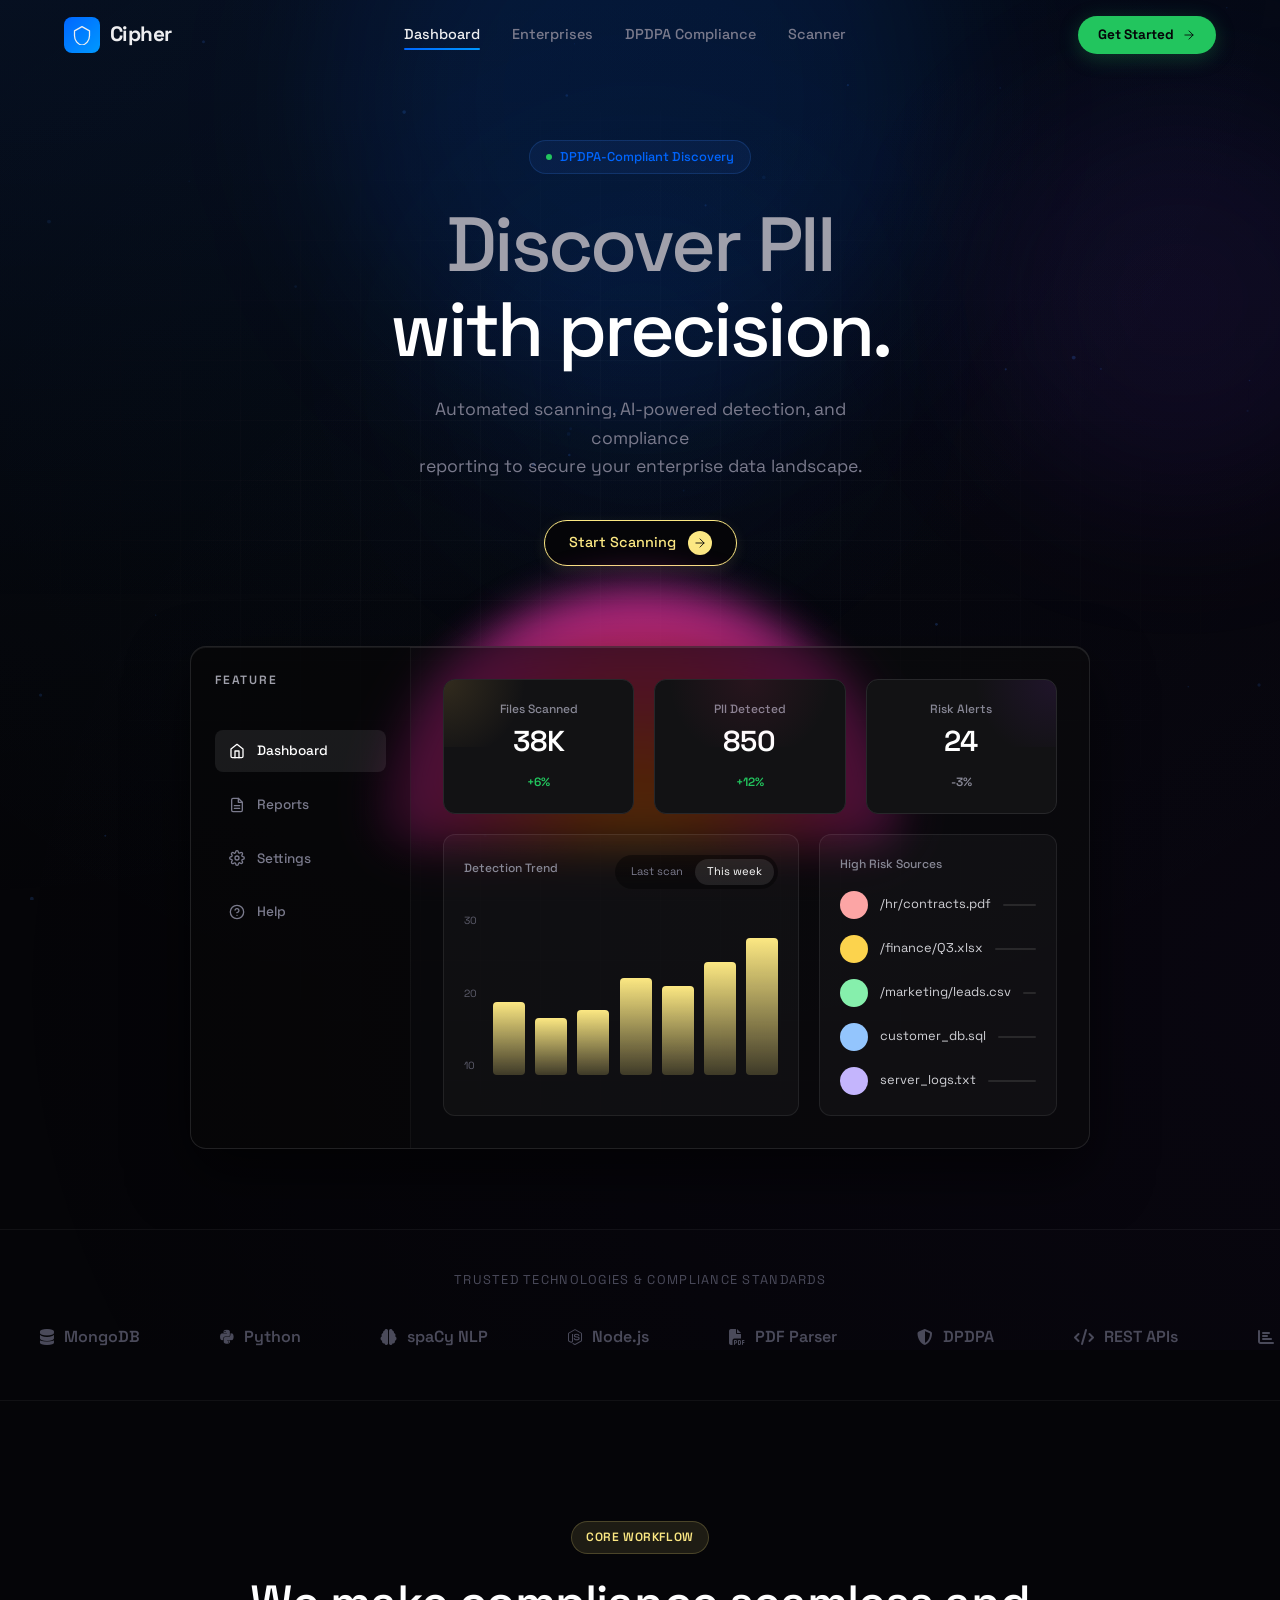
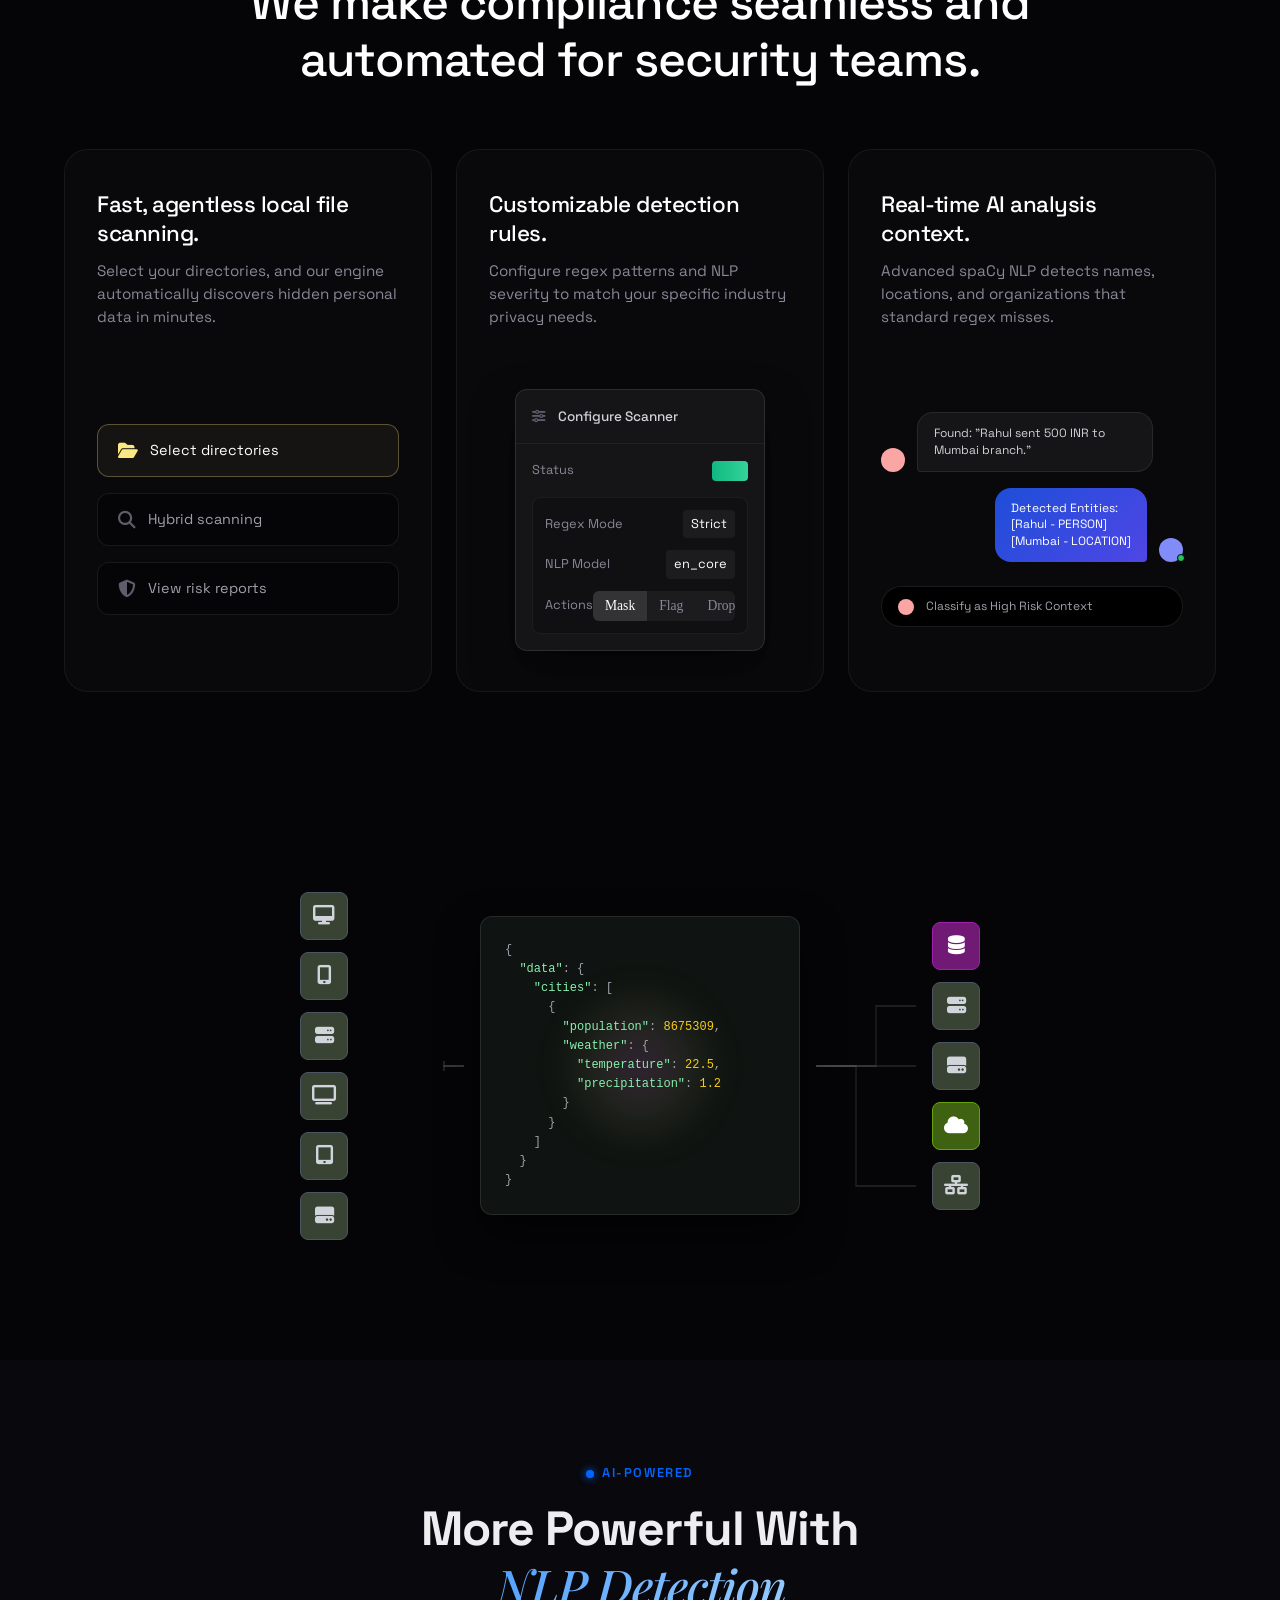
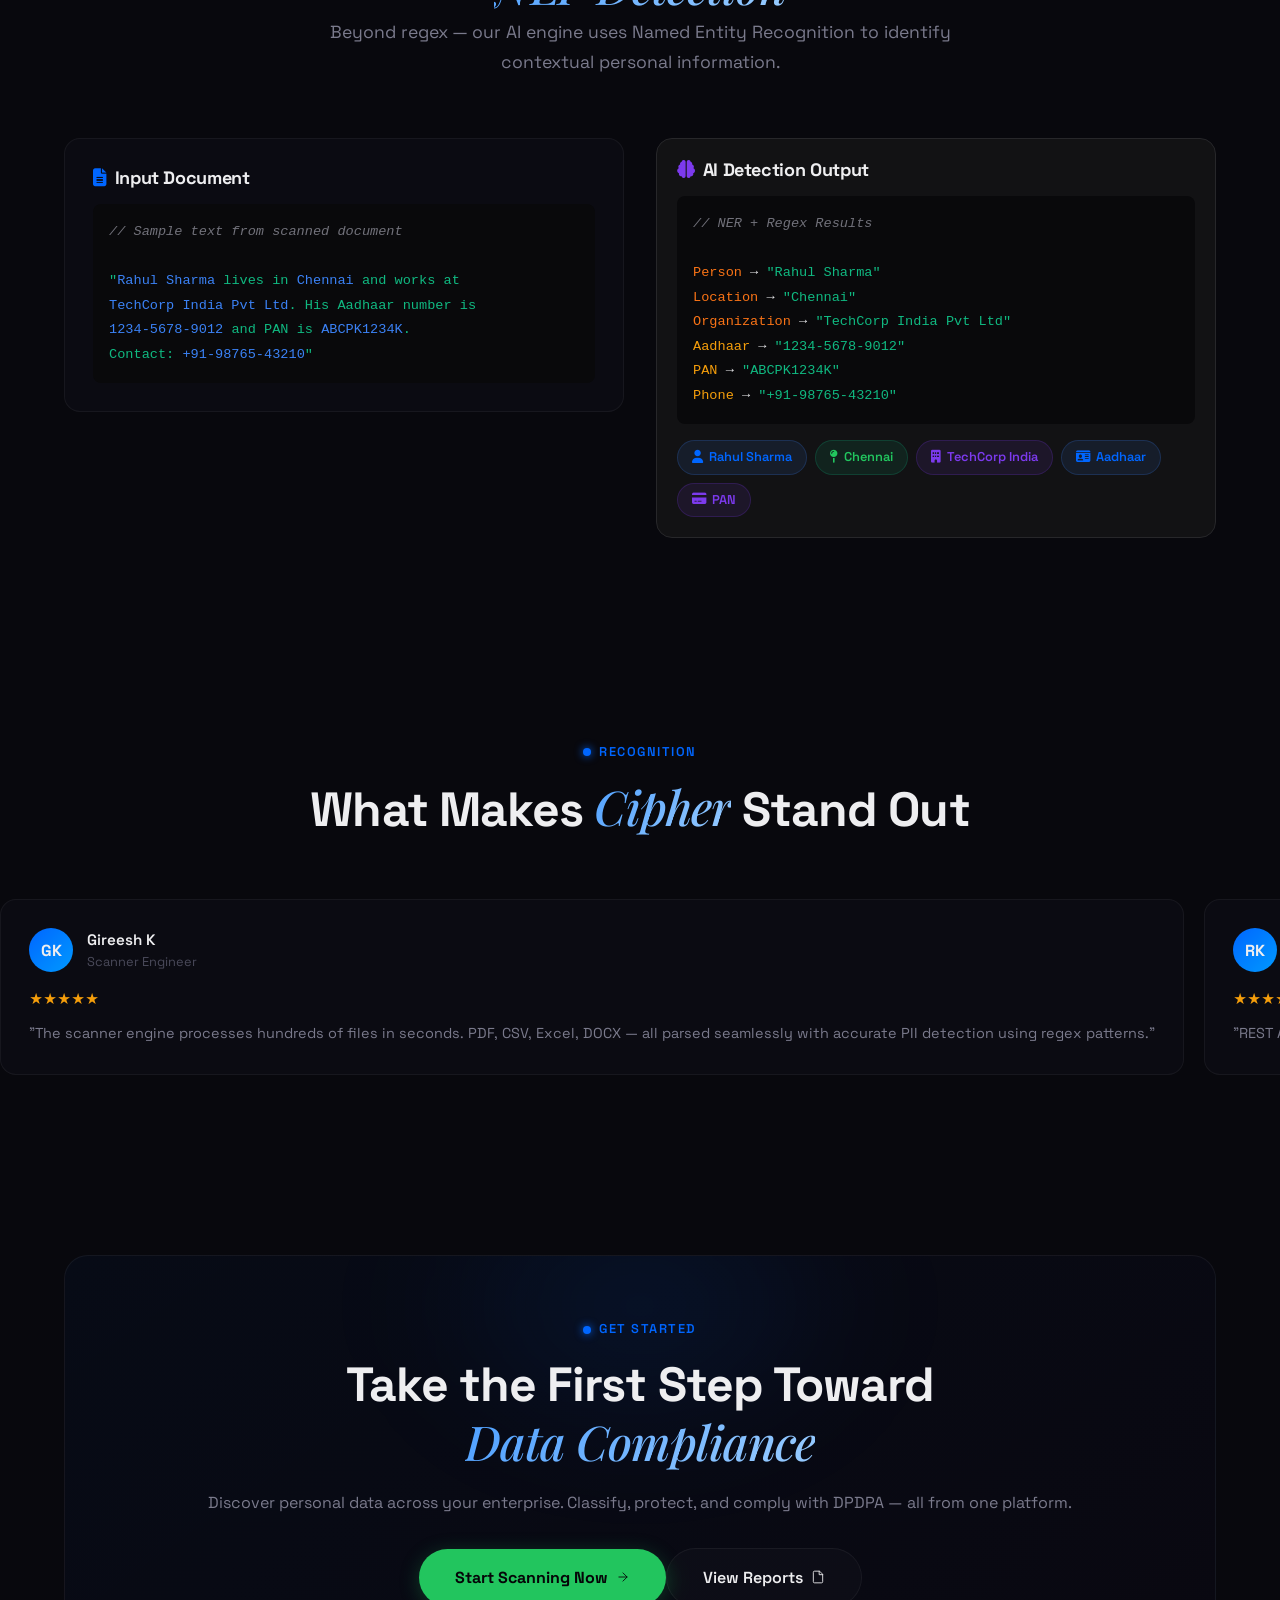
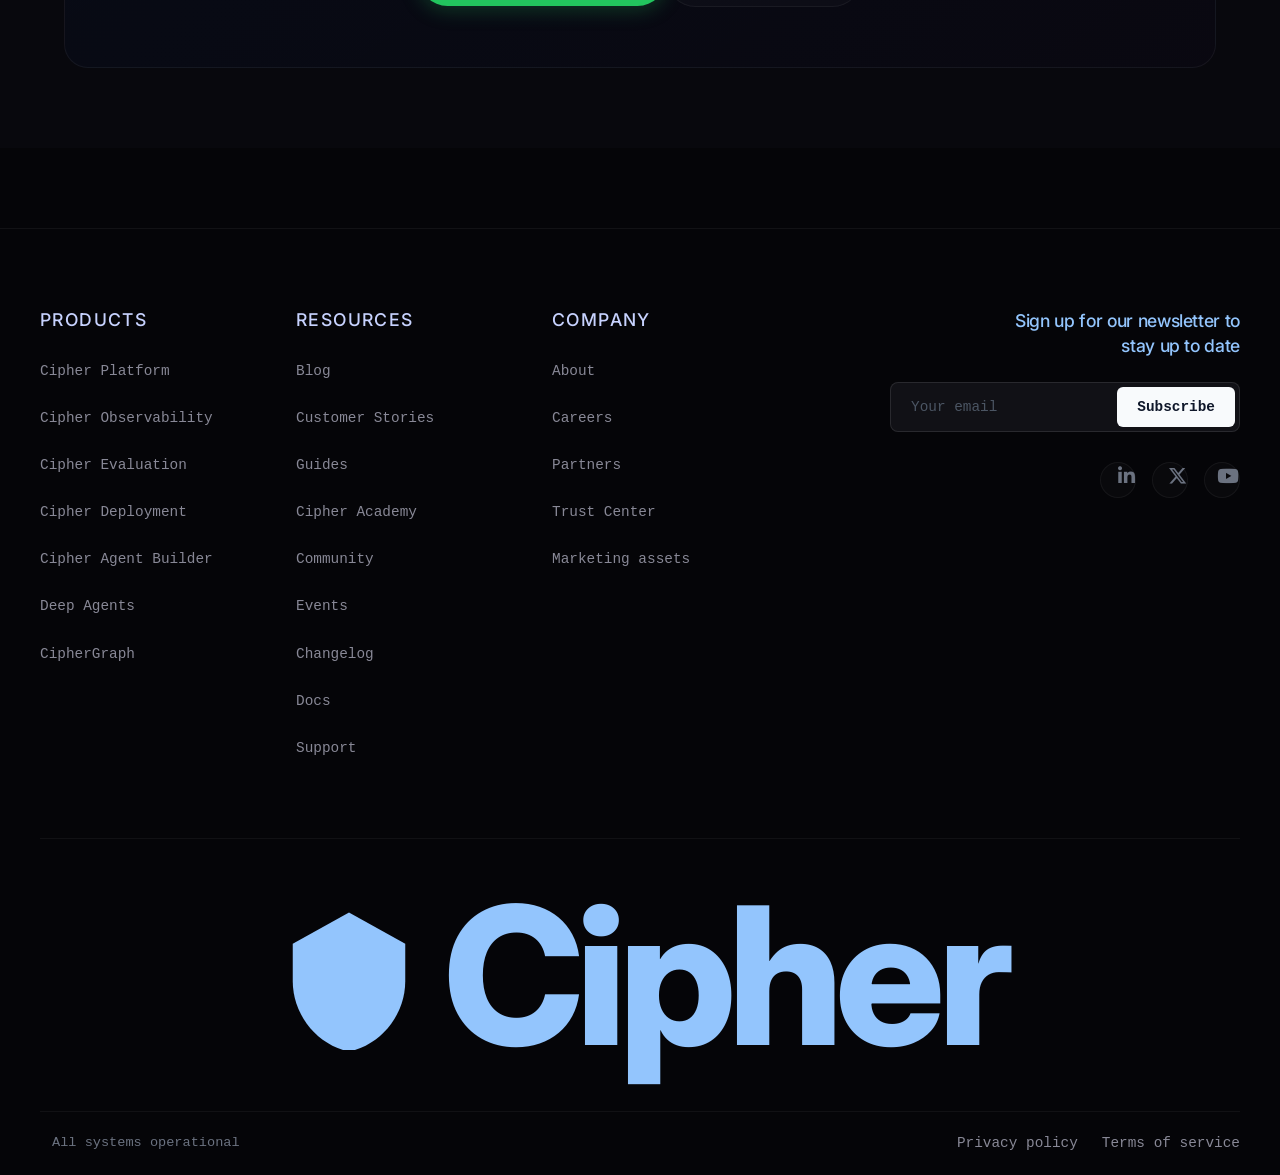
==== commit 377fa5f0: "feat(ui): convert scanner to dark theme and restore enterprise sectors" ====
--- a/data-discovery-platform/frontend/index.html
+++ b/data-discovery-platform/frontend/index.html
@@ -22,7 +22,6 @@
         <a href="lineage.html">Enterprises</a>
         <a href="reports.html">DPDPA Compliance</a>
         <a href="scan.html">Scanner</a>
-        <a href="reports.html">Report</a>
       </div>
       <div class="navbar-actions">
         <a href="scan.html" class="btn btn-green btn-sm">Get Started <svg class="svg-icon" style="width:14px;height:14px;" viewBox="0 0 24 24" stroke="currentColor"><path d="M5 12h14M12 5l7 7-7 7"/></svg></a>
--- a/data-discovery-platform/frontend/css/styles.css
+++ b/data-discovery-platform/frontend/css/styles.css
@@ -2910,7 +2910,683 @@
   margin-bottom: 0;
 }
 
+/* ── Crypto Dashboard (Phase 8 Redesign) ────────────────────────── */
+.crypto-dashboard {
+  background: #09090b;
+  border-radius: 20px;
+  padding: 32px;
+  color: #fafafa;
+  font-family: var(--font-main);
+  box-shadow: 0 20px 40px rgba(0, 0, 0, 0.4);
+  border: 1px solid rgba(255, 255, 255, 0.05);
+  margin-top: 20px;
+}
+
+.crypto-header {
+  display: flex;
+  justify-content: space-between;
+  align-items: center;
+  margin-bottom: 32px;
+}
+
+.crypto-header-left h2 {
+  font-size: 1.8rem;
+  font-weight: 500;
+  margin-bottom: 4px;
+}
+
+.crypto-header-left p {
+  font-size: 0.85rem;
+  color: #a1a1aa;
+}
+
+.crypto-header-right {
+  display: flex;
+  gap: 12px;
+}
+
+.crypto-btn {
+  background: #18181b;
+  border: 1px solid #27272a;
+  color: #d4d4d8;
+  padding: 8px 16px;
+  border-radius: 8px;
+  font-size: 0.85rem;
+  cursor: pointer;
+  transition: all 0.2s;
+  display: flex;
+  align-items: center;
+  gap: 8px;
+}
+
+.crypto-btn:hover {
+  background: #27272a;
+  color: #fff;
+}
+
+.crypto-grid-top {
+  display: grid;
+  grid-template-columns: 1.2fr 1.2fr 1fr;
+  gap: 20px;
+  margin-bottom: 20px;
+}
+
+.crypto-grid-bottom {
+  display: grid;
+  grid-template-columns: 2.4fr 1fr;
+  gap: 20px;
+}
+
+.crypto-card {
+  background: #121214;
+  border-radius: 16px;
+  border: 1px solid #27272a;
+  padding: 24px;
+  display: flex;
+  flex-direction: column;
+  position: relative;
+  overflow: hidden;
+}
+
+.crypto-card-header {
+  display: flex;
+  justify-content: space-between;
+  align-items: center;
+  margin-bottom: 24px;
+  font-size: 0.9rem;
+  color: #a1a1aa;
+}
+
+.crypto-card-title {
+  display: flex;
+  align-items: center;
+  gap: 8px;
+}
+
+.crypto-card-action {
+  background: #18181b;
+  border: 1px solid #27272a;
+  border-radius: 6px;
+  padding: 4px 10px;
+  font-size: 0.75rem;
+  color: #a1a1aa;
+  cursor: pointer;
+}
+
+/* Feature: Main Data Overview */
+.crypto-exposure-value {
+  font-size: 2.5rem;
+  font-weight: 600;
+  margin-bottom: 8px;
+  display: flex;
+  align-items: center;
+  gap: 12px;
+}
+
+.crypto-trend-up {
+  font-size: 0.85rem;
+  color: #22c55e;
+  font-weight: 500;
+}
+
+.crypto-trend-down {
+  font-size: 0.85rem;
+  color: #ef4444;
+  font-weight: 500;
+}
+
+.crypto-chart-area {
+  margin-top: auto;
+  height: 120px;
+  position: relative;
+  width: 100%;
+}
+
+.crypto-chart-svg {
+  position: absolute;
+  bottom: 0;
+  left: 0;
+  width: 100%;
+  height: 100%;
+  overflow: visible;
+}
+
+.crypto-chart-path {
+  fill: url(#orange-glow);
+  stroke: none;
+  filter: drop-shadow(0px -5px 15px rgba(249, 115, 22, 0.4));
+}
+
+.crypto-chart-line {
+  fill: none;
+  stroke: #f97316;
+  stroke-width: 2;
+  filter: drop-shadow(0px 0px 8px rgba(249, 115, 22, 0.6));
+}
+
+.crypto-chart-labels {
+  display: flex;
+  justify-content: space-between;
+  font-size: 0.7rem;
+  color: #52525b;
+  margin-top: 12px;
+}
+
+/* Feature: Transactions List */
+.crypto-list {
+  display: flex;
+  flex-direction: column;
+  gap: 16px;
+}
+
+.crypto-list-item {
+  display: flex;
+  justify-content: space-between;
+  align-items: center;
+  padding: 8px 0;
+  border-bottom: 1px solid rgba(255,255,255,0.02);
+}
+
+.crypto-list-item:last-child {
+  border-bottom: none;
+}
+
+.crypto-item-left {
+  display: flex;
+  align-items: center;
+  gap: 12px;
+}
+
+.crypto-item-icon {
+  width: 32px;
+  height: 32px;
+  background: #18181b;
+  border: 1px solid #27272a;
+  border-radius: 8px;
+  display: flex;
+  align-items: center;
+  justify-content: center;
+  font-size: 0.9rem;
+  color: #a1a1aa;
+}
+
+.crypto-item-info h4 {
+  font-size: 0.95rem;
+  font-weight: 500;
+  color: #e4e4e7;
+  margin-bottom: 4px;
+}
+
+.crypto-item-info p {
+  font-size: 0.75rem;
+  color: #71717a;
+}
+
+.crypto-item-right {
+  text-align: right;
+}
+
+.crypto-item-val.up { color: #22c55e; font-size: 0.85rem; font-weight: 500; margin-bottom: 4px; }
+.crypto-item-val.down { color: #ef4444; font-size: 0.85rem; font-weight: 500; margin-bottom: 4px; }
+
+.crypto-item-sub {
+  font-size: 0.7rem;
+  color: #71717a;
+}
+
+/* Feature: Trade Form */
+.crypto-trade-tabs {
+  display: flex;
+  background: #18181b;
+  border: 1px solid #27272a;
+  border-radius: 8px;
+  margin-bottom: 24px;
+  overflow: hidden;
+}
+
+.crypto-tab {
+  flex: 1;
+  text-align: center;
+  padding: 8px 0;
+  font-size: 0.8rem;
+  color: #71717a;
+  cursor: pointer;
+}
+
+.crypto-tab.active {
+  background: #27272a;
+  color: #fff;
+}
+
+.crypto-input-group {
+  background: #18181b;
+  border: 1px solid #27272a;
+  border-radius: 12px;
+  padding: 16px;
+  margin-bottom: 16px;
+  position: relative;
+}
+
+.crypto-input-label {
+  font-size: 0.75rem;
+  color: #71717a;
+  margin-bottom: 12px;
+}
+
+.crypto-input-row {
+  display: flex;
+  justify-content: space-between;
+  align-items: center;
+}
+
+.crypto-select {
+  background: transparent;
+  border: none;
+  font-size: 1.1rem;
+  color: #fff;
+  font-weight: 500;
+  cursor: pointer;
+  outline: none;
+}
+
+.crypto-input-val {
+  font-size: 1.1rem;
+  color: #fff;
+  font-weight: 500;
+}
+
+.crypto-input-sub {
+  display: flex;
+  justify-content: space-between;
+  font-size: 0.7rem;
+  color: #52525b;
+  margin-top: 12px;
+}
+
+.crypto-swap-btn {
+  position: absolute;
+  top: 100%;
+  left: 50%;
+  transform: translate(-50%, -50%);
+  width: 32px;
+  height: 32px;
+  background: #27272a;
+  border: 1px solid #3f3f46;
+  border-radius: 8px;
+  display: flex;
+  align-items: center;
+  justify-content: center;
+  color: #a1a1aa;
+  cursor: pointer;
+  z-index: 2;
+}
+
+.crypto-submit-btn {
+  width: 100%;
+  padding: 14px;
+  border-radius: 12px;
+  background: #27272a;
+  border: 1px solid #3f3f46;
+  color: #fff;
+  font-weight: 500;
+  font-size: 0.95rem;
+  cursor: pointer;
+  margin-top: 8px;
+  transition: all 0.2s;
+}
+
+.crypto-submit-btn:hover {
+  background: #3f3f46;
+  border-color: #52525b;
+}
+
+/* ═══ SCANNER PAGE (DARK THEME) ═══ */
+.scanner-page {
+  padding: 60px 0;
+}
+
+.upload-zone {
+  background: #121214;
+  border: 2px dashed #3f3f46;
+  border-radius: 16px;
+  padding: 60px 20px;
+  text-align: center;
+  transition: all 0.3s ease;
+  cursor: pointer;
+  margin-bottom: 24px;
+}
+
+.upload-zone:hover {
+  border-color: #f97316;
+  background: #18181b;
+  box-shadow: 0 0 20px rgba(249, 115, 22, 0.1);
+}
+
+.upload-icon {
+  font-size: 3rem;
+  color: #f97316;
+  margin-bottom: 16px;
+}
+
+.file-types {
+  margin-top: 24px;
+  display: flex;
+  justify-content: center;
+  gap: 12px;
+  flex-wrap: wrap;
+}
+
+.file-type-badge {
+  background: #27272a;
+  color: #a1a1aa;
+  padding: 6px 12px;
+  border-radius: 20px;
+  font-size: 0.8rem;
+  display: flex;
+  align-items: center;
+  gap: 6px;
+}
+
+.feature-card {
+  background: #121214;
+  border: 1px solid #27272a;
+  border-radius: 16px;
+  padding: 24px;
+  transition: transform 0.2s, box-shadow 0.2s;
+}
+
+.feature-card:hover {
+  transform: translateY(-2px);
+  box-shadow: 0 10px 30px rgba(0, 0, 0, 0.5);
+  border-color: #3f3f46;
+}
+
+.feature-icon {
+  font-size: 2rem;
+  margin-bottom: 16px;
+}
+
+.feature-tags {
+  display: flex;
+  flex-wrap: wrap;
+  gap: 8px;
+}
+
+.feature-tag {
+  background: #18181b;
+  border: 1px solid #3f3f46;
+  color: #d4d4d8;
+  padding: 4px 10px;
+  border-radius: 12px;
+  font-size: 0.75rem;
+}
+
+.scan-progress {
+  background: #121214;
+  border: 1px solid #27272a;
+  padding: 24px;
+  border-radius: 16px;
+  margin-top: 24px;
+}
+
+.progress-bar-container {
+  height: 8px;
+  background: #27272a;
+  border-radius: 4px;
+  overflow: hidden;
+  margin-bottom: 12px;
+}
+
+.progress-bar-fill {
+  height: 100%;
+  background: linear-gradient(90deg, #f97316, #fb923c);
+  border-radius: 4px;
+  transition: width 0.3s ease;
+}
+
+.stat-card {
+  background: #121214;
+  border: 1px solid #27272a;
+  border-radius: 12px;
+  padding: 20px;
+  text-align: center;
+}
+
+.stat-icon {
+  font-size: 1.5rem;
+  margin-bottom: 12px;
+}
+
+.stat-number {
+  font-size: 2rem;
+  font-weight: 700;
+  color: #fff;
+  margin-bottom: 4px;
+}
+
+.stat-title {
+  font-size: 0.85rem;
+  color: #a1a1aa;
+}
+
+.detection-showcase {
+  background: #121214;
+  border: 1px solid #27272a;
+  border-radius: 16px;
+  overflow: hidden;
+}
+
+.detection-header {
+  padding: 16px 20px;
+  border-bottom: 1px solid #27272a;
+  display: flex;
+  justify-content: space-between;
+  align-items: center;
+}
+
+.detection-table {
+  width: 100%;
+  border-collapse: collapse;
+}
+
+.detection-table th, .detection-table td {
+  padding: 12px 20px;
+  text-align: left;
+  border-bottom: 1px solid #27272a;
+}
+
+.detection-table th {
+  color: #a1a1aa;
+  font-weight: 500;
+  font-size: 0.85rem;
+  background: #18181b;
+}
+
+.detection-table tr:last-child td {
+  border-bottom: none;
+}
+
+.type-badge {
+  padding: 4px 8px;
+  border-radius: 12px;
+  font-size: 0.75rem;
+  font-weight: 500;
+}
+
+.type-badge.identifier { background: rgba(249, 115, 22, 0.1); color: #f97316; }
+.type-badge.financial { background: rgba(16, 185, 129, 0.1); color: #10b981; }
+.type-badge.contact { background: rgba(59, 130, 246, 0.1); color: #3b82f6; }
+.type-badge.personal { background: rgba(139, 92, 246, 0.1); color: #8b5cf6; }
+
+.risk-indicator {
+  padding: 4px 8px;
+  border-radius: 12px;
+  font-size: 0.75rem;
+  font-weight: 500;
+}
+
+.risk-indicator.high { background: rgba(239, 68, 68, 0.1); color: #ef4444; }
+.risk-indicator.medium { background: rgba(245, 158, 11, 0.1); color: #f59e0b; }
+.risk-indicator.low { background: rgba(16, 185, 129, 0.1); color: #10b981; }
+
+.ai-output-box {
+  background: #121214;
+  border: 1px solid #27272a;
+  border-radius: 16px;
+  padding: 20px;
+}
+
+.code-block {
+  background: #09090b;
+  padding: 16px;
+  border-radius: 8px;
+  font-family: monospace;
+  font-size: 0.85rem;
+  color: #e4e4e7;
+  overflow-x: auto;
+}
+
+.code-comment { color: #71717a; }
+.code-keyword { color: #f97316; }
+.code-string { color: #10b981; }
+.code-entity { color: #3b82f6; }
+
+/* Feature: Bottom Massive Chart */
+.crypto-assets-val {
+  font-size: 2.2rem;
+  font-weight: 600;
+  display: flex;
+  align-items: baseline;
+  gap: 4px;
+}
+
+.crypto-assets-val span {
+  font-size: 1.2rem;
+  color: #71717a;
+}
+
+.crypto-chart-large {
+  height: 180px;
+  width: 100%;
+  margin-top: 30px;
+  position: relative;
+}
+
+.y-axis-labels {
+  position: absolute;
+  left: 0;
+  top: 0;
+  height: 100%;
+  display: flex;
+  flex-direction: column;
+  justify-content: space-between;
+  font-size: 0.7rem;
+  color: #52525b;
+  padding-bottom: 24px;
+}
+
+.crypto-chart-svg-large {
+  position: absolute;
+  left: 40px;
+  top: 0;
+  width: calc(100% - 40px);
+  height: 100%;
+  overflow: visible;
+}
+
+.chart-grid-line { stroke: rgba(255,255,255,0.03); stroke-width: 1; }
+
+.chart-data-point {
+  position: absolute;
+  top: 45%;
+  left: 45%;
+  width: 8px;
+  height: 8px;
+  background: #fff;
+  border: 2px solid #f97316;
+  border-radius: 50%;
+  transform: translate(-50%, -50%);
+  box-shadow: 0 0 10px #f97316;
+  z-index: 5;
+}
+
+.chart-data-line {
+  position: absolute;
+  top: 45%;
+  left: 45%;
+  width: 1px;
+  height: 55%;
+  background: rgba(255,255,255,0.1);
+  transform: translateX(-50%);
+}
+
+.chart-tooltip {
+  position: absolute;
+  top: 38%;
+  left: 45%;
+  background: #3f3f46;
+  border: 1px solid #52525b;
+  border-radius: 20px;
+  padding: 4px 12px;
+  font-size: 0.75rem;
+  color: #fff;
+  z-index: 10;
+  transform: translate(-50%, -100%);
+}
+
+/* Feature: Bottom Alert CTA */
+.crypto-alert-card {
+  background: linear-gradient(145deg, #18181b 0%, #09090b 100%);
+  position: relative;
+  overflow: hidden;
+}
+
+.crypto-alert-icon {
+  position: absolute;
+  right: 20px;
+  top: 50%;
+  transform: translateY(-50%);
+  width: 80px;
+  height: 80px;
+  background: rgba(249, 115, 22, 0.1);
+  border-radius: 50%;
+  display: flex;
+  align-items: center;
+  justify-content: center;
+  font-size: 2rem;
+  color: #f97316;
+  box-shadow: 0 0 30px rgba(249, 115, 22, 0.3);
+  border: 1px solid rgba(249, 115, 22, 0.2);
+}
+
+.crypto-alert-badge {
+  display: inline-flex;
+  align-items: center;
+  gap: 6px;
+  color: #f97316;
+  font-size: 0.75rem;
+  font-weight: 500;
+  margin-bottom: 24px;
+}
+
+.crypto-alert-val {
+  font-size: 2.5rem;
+  font-weight: 600;
+  margin-bottom: 8px;
+  line-height: 1;
+}
+
+.crypto-alert-val span { font-size: 0.8rem; color: #71717a; font-weight: normal; margin-left: 4px; }
+
+.crypto-alert-desc {
+  font-size: 0.8rem;
+  color: #a1a1aa;
+  line-height: 1.4;
+  max-width: 65%;
+}
+
 /* ── Responsive ─────────────────────────────────────────────── */
+
 @media (max-width: 1024px) {
   .features-grid { grid-template-columns: repeat(2, 1fr); }
   .steps-container { grid-template-columns: repeat(2, 1fr); }
